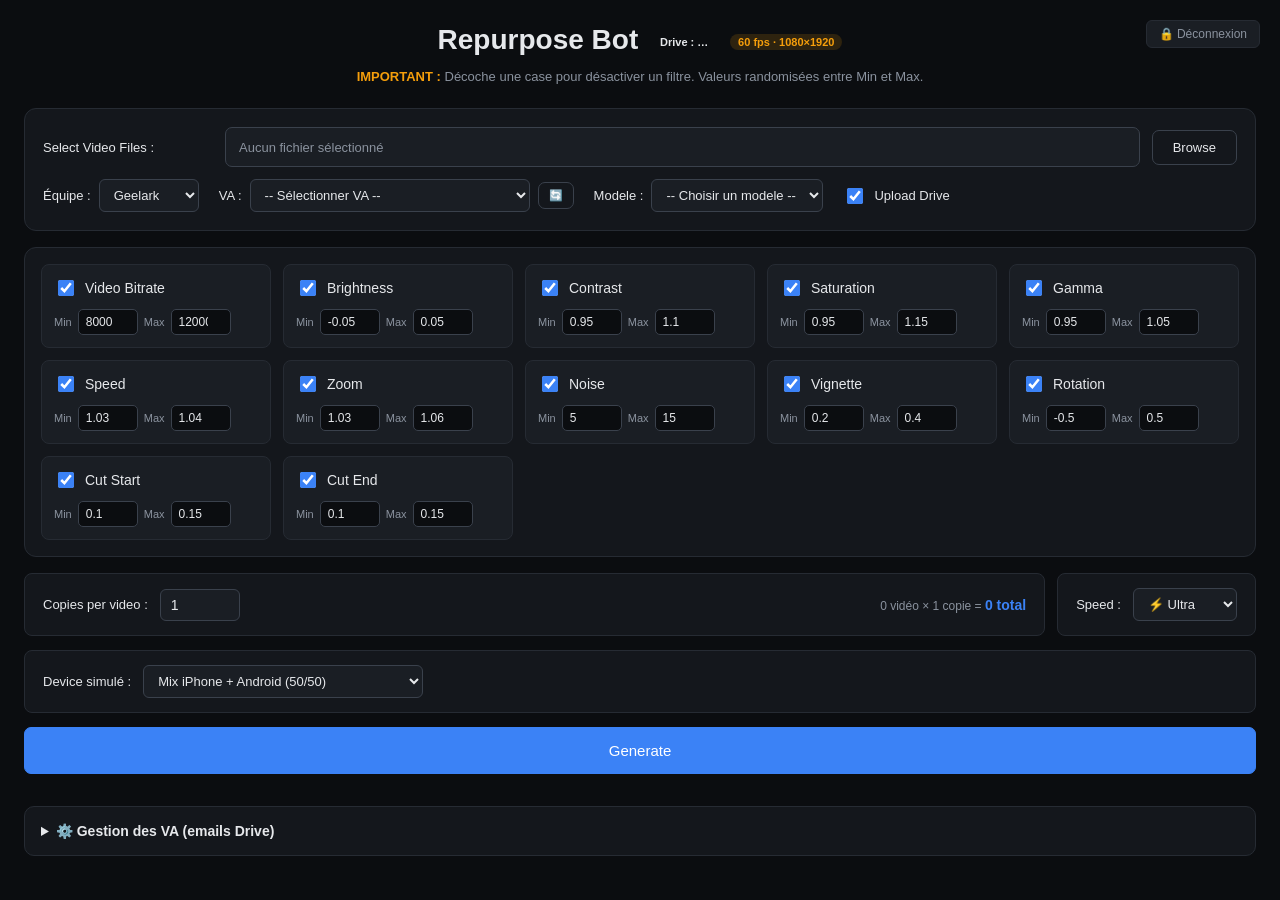
==== app/static/index.html @ e14d0553 "Add files via upload" ====
<!DOCTYPE html>
<html lang="fr">
<head>
<meta charset="UTF-8" />
<meta name="viewport" content="width=device-width, initial-scale=1.0" />
<title>Repurpose Bot — Fadeflux Agency</title>
<style>
  :root {
    --bg: #0b0d10;
    --panel: #14171c;
    --panel-2: #1a1e24;
    --border: #262b33;
    --border-strong: #3a414c;
    --text: #e6e8eb;
    --text-muted: #8a929e;
    --accent: #3b82f6;
    --accent-hover: #2563eb;
    --accent-soft: rgba(59, 130, 246, 0.15);
    --success: #22c55e;
    --danger: #ef4444;
    --warning: #f59e0b;
    --drive: #4285f4;
  }
  * { box-sizing: border-box; }
  body {
    margin: 0;
    font-family: -apple-system, BlinkMacSystemFont, "Segoe UI", Roboto, sans-serif;
    background: var(--bg);
    color: var(--text);
    min-height: 100vh;
    padding: 24px;
  }
  .container { max-width: 1300px; margin: 0 auto; }
  h1 {
    text-align: center;
    margin: 0 0 6px 0;
    font-size: 28px;
    font-weight: 600;
  }
  .subtitle {
    text-align: center;
    color: var(--text-muted);
    margin-bottom: 24px;
    font-size: 13px;
  }
  .subtitle .warn { color: var(--warning); font-weight: 600; }
  .drive-status {
    display: inline-block;
    font-size: 11px;
    padding: 2px 8px;
    border-radius: 10px;
    margin-left: 6px;
    vertical-align: middle;
  }
  .drive-status.on { background: rgba(34, 197, 94, 0.15); color: var(--success); }
  .drive-status.off { background: rgba(239, 68, 68, 0.15); color: var(--danger); }

  /* Upload box */
  .upload-box {
    background: var(--panel);
    border: 1px solid var(--border);
    border-radius: 12px;
    padding: 18px;
    margin-bottom: 16px;
  }
  .upload-row {
    display: flex;
    align-items: center;
    gap: 12px;
    margin-bottom: 12px;
  }
  .upload-row:last-child { margin-bottom: 0; }
  .upload-row label {
    min-width: 170px;
    font-weight: 500;
    font-size: 13px;
  }
  .upload-row input[type="text"],
  .file-display {
    flex: 1;
    background: var(--panel-2);
    border: 1px solid var(--border-strong);
    color: var(--text);
    padding: 9px 13px;
    border-radius: 7px;
    font-size: 13px;
    font-family: inherit;
  }
  .file-display {
    min-height: 40px;
    display: flex;
    align-items: center;
    color: var(--text-muted);
  }
  .file-display.selected { color: var(--text); }
  .btn {
    background: transparent;
    border: 1px solid var(--border-strong);
    color: var(--text);
    padding: 9px 20px;
    border-radius: 7px;
    cursor: pointer;
    font-size: 13px;
    font-family: inherit;
    transition: all 0.15s;
  }
  .btn:hover { background: var(--panel-2); border-color: var(--accent); }
  .va-filter-btn.active {
    background: var(--accent);
    border-color: var(--accent);
    color: white;
  }
  .btn-primary {
    background: var(--accent);
    border-color: var(--accent);
    color: white;
    font-weight: 500;
    width: 100%;
    padding: 14px;
    font-size: 15px;
  }
  .btn-primary:hover { background: var(--accent-hover); }
  .btn-primary:disabled {
    background: var(--panel-2);
    border-color: var(--border);
    color: var(--text-muted);
    cursor: not-allowed;
  }

  .inline-toggle {
    display: flex;
    align-items: center;
    gap: 8px;
    font-size: 13px;
  }
  .inline-toggle input[type="checkbox"] {
    width: 16px; height: 16px; accent-color: var(--accent); cursor: pointer;
  }

  /* Params grid */
  .params-grid {
    display: grid;
    grid-template-columns: repeat(auto-fill, minmax(200px, 1fr));
    gap: 12px;
    background: var(--panel);
    border: 1px solid var(--border);
    border-radius: 12px;
    padding: 16px;
    margin-bottom: 16px;
  }
  .param-card {
    background: var(--panel-2);
    border: 1px solid var(--border);
    border-radius: 8px;
    padding: 12px;
    transition: border-color 0.15s, opacity 0.15s;
  }
  .param-card.disabled { opacity: 0.5; }
  .param-card.disabled input[type="number"] { pointer-events: none; }
  .param-header {
    display: flex;
    align-items: center;
    gap: 8px;
    margin-bottom: 10px;
    font-weight: 500;
    font-size: 14px;
  }
  .param-header input[type="checkbox"] {
    width: 16px; height: 16px; accent-color: var(--accent); cursor: pointer;
  }
  .param-inputs { display: flex; gap: 6px; align-items: center; }
  .param-inputs label { font-size: 11px; color: var(--text-muted); }
  .param-inputs input {
    width: 60px;
    background: var(--bg);
    border: 1px solid var(--border-strong);
    color: var(--text);
    padding: 5px 7px;
    border-radius: 5px;
    font-size: 12px;
    font-family: inherit;
  }
  .param-inputs input:focus { outline: none; border-color: var(--accent); }

  /* Footer */
  .footer-row {
    display: flex;
    gap: 12px;
    margin-bottom: 14px;
    flex-wrap: wrap;
  }
  .copies-box, .drive-box {
    background: var(--panel);
    border: 1px solid var(--border);
    border-radius: 8px;
    padding: 14px 18px;
    display: flex;
    align-items: center;
    gap: 12px;
  }
  .copies-box { flex: 1; }
  .copies-box label { font-weight: 500; font-size: 13px; }
  .copies-box input[type="number"] {
    width: 80px;
    background: var(--panel-2);
    border: 1px solid var(--border-strong);
    color: var(--text);
    padding: 7px 10px;
    border-radius: 6px;
    font-size: 14px;
    font-family: inherit;
  }
  .total-preview {
    font-size: 12px;
    color: var(--text-muted);
    margin-left: auto;
  }
  .total-preview strong { color: var(--accent); font-size: 14px; }

  /* Results */
  .results {
    margin-top: 20px;
    background: var(--panel);
    border: 1px solid var(--border);
    border-radius: 12px;
    padding: 18px;
    display: none;
  }
  .results.active { display: block; }
  .results h3 { margin: 0 0 12px 0; font-size: 16px; }
  .drive-link-banner {
    background: rgba(66, 133, 244, 0.12);
    border: 1px solid var(--drive);
    border-radius: 8px;
    padding: 14px 16px;
    margin-bottom: 14px;
    display: flex;
    justify-content: space-between;
    align-items: center;
  }
  .drive-link-banner a {
    background: var(--drive);
    color: white;
    padding: 8px 16px;
    border-radius: 6px;
    text-decoration: none;
    font-weight: 500;
    font-size: 13px;
  }
  .drive-link-banner a:hover { filter: brightness(1.1); }
  .result-item {
    background: var(--panel-2);
    border: 1px solid var(--border);
    border-radius: 8px;
    padding: 10px 14px;
    margin-bottom: 6px;
    display: flex;
    justify-content: space-between;
    align-items: center;
    font-size: 12px;
  }
  .result-item.fail { border-color: var(--danger); }
  .result-item .name { font-family: monospace; color: var(--text-muted); font-size: 11px; }
  .result-item .dl {
    color: var(--accent);
    text-decoration: none;
    font-weight: 500;
  }
  .result-item .dl:hover { text-decoration: underline; }

  /* Status / progress */
  .status-bar {
    padding: 12px 16px;
    border-radius: 8px;
    margin-bottom: 10px;
    font-size: 13px;
    display: none;
  }
  .status-bar.active { display: flex; align-items: center; gap: 10px; }
  .status-bar.loading { background: var(--accent-soft); color: var(--accent); }
  .status-bar.success { background: rgba(34, 197, 94, 0.15); color: var(--success); }
  .status-bar.error { background: rgba(239, 68, 68, 0.15); color: var(--danger); }

  .spinner {
    display: inline-block;
    width: 14px;
    height: 14px;
    border: 2px solid currentColor;
    border-top-color: transparent;
    border-radius: 50%;
    animation: spin 0.8s linear infinite;
  }
  @keyframes spin { to { transform: rotate(360deg); } }

  /* =====================================================================
     RESPONSIVE MOBILE (< 768px) — iPhone, Android
     ===================================================================== */
  @media (max-width: 768px) {
    body {
      padding: 12px;
    }
    .container {
      max-width: 100%;
    }
    h1 {
      font-size: 20px;
      padding: 0 60px 0 0;  /* place pour le bouton logout */
      flex-wrap: wrap;
      gap: 8px;
    }
    .subtitle {
      font-size: 12px;
      line-height: 1.4;
    }

    /* Header logout : plus petit sur mobile */
    .container > a[href="/logout"] {
      top: 12px !important;
      right: 12px !important;
      padding: 5px 10px !important;
      font-size: 11px !important;
    }

    /* Upload row : passe en colonne */
    .upload-row {
      flex-direction: column;
      align-items: stretch !important;
      gap: 8px !important;
      padding: 8px 0;
    }
    .upload-row label {
      min-width: auto !important;
      font-size: 13px;
      margin: 0 !important;
      padding: 0 !important;
    }
    .upload-row input[type="text"],
    .upload-row select,
    .file-display {
      width: 100% !important;
      max-width: none !important;
      flex: none !important;
      font-size: 16px !important;  /* ≥16px pour éviter le zoom auto iOS */
      padding: 12px !important;
    }
    .upload-row .btn {
      width: 100%;
      padding: 12px !important;
      font-size: 14px !important;
    }
    .upload-row .inline-toggle {
      margin-left: 0 !important;
      padding: 8px 0;
    }

    /* Champs et boutons globaux : plus gros pour le tactile */
    input[type="number"],
    input[type="text"],
    input[type="email"],
    input[type="password"],
    select,
    textarea {
      font-size: 16px !important;  /* anti-zoom iOS */
      padding: 12px !important;
    }
    .btn {
      padding: 12px 16px !important;
      font-size: 14px !important;
    }
    .btn-primary {
      padding: 16px !important;
      font-size: 16px !important;
    }

    /* Grille des paramètres : 1 colonne sur mobile */
    .params-grid {
      grid-template-columns: 1fr !important;
      gap: 10px !important;
    }
    .param-card {
      padding: 12px !important;
    }
    .param-card .label {
      font-size: 13px !important;
    }
    .param-inputs {
      gap: 8px !important;
    }
    .param-inputs input {
      font-size: 14px !important;
      padding: 8px !important;
    }

    /* Status / progress / résultats : padding réduit */
    .status-bar,
    .results {
      padding: 12px !important;
      font-size: 13px;
    }

    /* Drive progress bar */
    #driveProgressWrap > div:first-child {
      font-size: 12px !important;
    }

    /* Panneau admin VA : scroll horizontal pour les rangées trop larges */
    #vaAdminList {
      overflow-x: auto;
    }
    .va-row {
      flex-wrap: wrap !important;
      gap: 6px !important;
    }
    .va-row > span:first-child {
      min-width: 100% !important;
    }
    .va-row input[type="email"] {
      flex: 1 1 100% !important;
    }

    /* Cards de résultats : plus compactes */
    .results h3 {
      font-size: 15px;
    }

    /* Boutons filtre VA */
    .va-filter-btn {
      padding: 8px 12px !important;
      font-size: 12px !important;
    }
  }

  /* =====================================================================
     TRES PETITS ECRANS (< 380px) — vieux iPhone SE, etc.
     ===================================================================== */
  @media (max-width: 380px) {
    body { padding: 8px; }
    h1 { font-size: 18px; }
    .upload-box, .results { padding: 12px !important; }
  }
</style>
</head>
<body>
<div class="container">
  <a href="/logout" style="position: absolute; top: 20px; right: 20px; padding: 6px 12px; background: var(--panel-2); border: 1px solid var(--border); color: var(--text-muted); text-decoration: none; border-radius: 6px; font-size: 12px;" onmouseover="this.style.color='var(--text)'" onmouseout="this.style.color='var(--text-muted)'">🔒 Déconnexion</a>
  <h1>
    Repurpose Bot
    <span class="drive-status" id="driveStatus">Drive : …</span>
    <span class="drive-status on" style="background: rgba(245, 158, 11, 0.15); color: var(--warning);">60 fps · 1080×1920</span>
  </h1>
  <p class="subtitle">
    <span class="warn">IMPORTANT :</span>
    Décoche une case pour désactiver un filtre. Valeurs randomisées entre Min et Max.
  </p>

  <!-- Upload + batch name -->
  <div class="upload-box">
    <div class="upload-row">
      <label>Select Video Files :</label>
      <div class="file-display" id="fileDisplay">Aucun fichier sélectionné</div>
      <input type="file" id="fileInput" accept="video/*" multiple style="display:none" />
      <button class="btn" onclick="document.getElementById('fileInput').click()">Browse</button>
    </div>
    <div class="upload-row" style="gap: 8px;">
      <label style="min-width: auto; margin-right: 0;">Équipe :</label>
      <select id="teamSelect" onchange="onTeamChange()" style="background: var(--panel-2); border: 1px solid var(--border-strong); color: var(--text); padding: 7px 10px; border-radius: 6px; font-size: 13px; font-family: inherit; cursor: pointer;">
        <option value="geelark">Geelark</option>
        <option value="instagram">Instagram</option>
      </select>
      <label style="min-width: auto; margin-left: 12px;">VA :</label>
      <select id="vaName" style="background: var(--panel-2); border: 1px solid var(--border-strong); color: var(--text); padding: 7px 10px; border-radius: 6px; font-size: 13px; font-family: inherit; cursor: pointer; max-width: 280px; flex: 1;">
        <option value="">-- Sélectionner VA --</option>
      </select>
      <button class="btn" onclick="resyncVAs()" title="Resync depuis Discord" style="padding: 6px 10px; font-size: 11px;">🔄</button>
      <label style="min-width: auto; margin-left: 12px;">Modele :</label>
      <select id="batchName" style="background: var(--panel-2); border: 1px solid var(--border-strong); color: var(--text); padding: 7px 10px; border-radius: 6px; font-size: 13px; font-family: inherit; cursor: pointer;">
        <option value="">-- Choisir un modele --</option>
        <option value="Modele 1">Modele 1</option>
        <option value="Modele 2">Modele 2</option>
        <option value="Modele 3">Modele 3</option>
        <option value="Modele 4">Modele 4</option>
        <option value="Modele 5">Modele 5</option>
        <option value="Modele 6">Modele 6</option>
        <option value="Modele 7">Modele 7</option>
        <option value="Modele 8">Modele 8</option>
        <option value="Modele 9">Modele 9</option>
        <option value="Modele 10">Modele 10</option>
        <option value="Modele 11">Modele 11</option>
        <option value="Modele 12">Modele 12</option>
      </select>
      <div class="inline-toggle" style="margin-left: 12px;">
        <input type="checkbox" id="uploadDrive" checked />
        <label for="uploadDrive" style="min-width: auto;">Upload Drive</label>
      </div>
    </div>
  </div>

  <!-- Params grid -->
  <div class="params-grid" id="paramsGrid"></div>

  <!-- Footer: copies -->
  <div class="footer-row">
    <div class="copies-box">
      <label>Copies per video :</label>
      <input type="number" id="copies" value="1" min="1" max="100" onchange="updatePreview()" />
      <span class="total-preview" id="totalPreview">0 vidéos × 1 copie = <strong>0 total</strong></span>
    </div>
    <div class="copies-box" style="flex: 0 0 auto;">
      <label>Speed :</label>
      <select id="concurrency" style="background: var(--panel-2); border: 1px solid var(--border-strong); color: var(--text); padding: 7px 10px; border-radius: 6px; font-size: 13px; font-family: inherit; cursor: pointer;">
        <option value="1">🐢 Lent</option>
        <option value="2">🚶 Normal</option>
        <option value="3">🏃 Rapide</option>
        <option value="4" selected>⚡ Ultra</option>
        <option value="6">🚀 Max</option>
      </select>
    </div>
  </div>

  <div class="footer-row" style="margin-top: 10px;">
    <div class="copies-box" style="flex: 1;">
      <label>Device simulé :</label>
      <select id="deviceChoice" style="background: var(--panel-2); border: 1px solid var(--border-strong); color: var(--text); padding: 7px 10px; border-radius: 6px; font-size: 13px; font-family: inherit; cursor: pointer; min-width: 280px;">
        <optgroup label="🎲 Aléatoire">
          <option value="mix_random" selected>Mix iPhone + Android (50/50)</option>
          <option value="iphone_random">📱 iPhone aléatoire (16 ou 17)</option>
          <option value="android_random">🅰️ Android aléatoire</option>
          <option value="samsung_random">Samsung aléatoire</option>
          <option value="pixel_random">Google Pixel aléatoire</option>
        </optgroup>
        <optgroup label="📱 iPhone 17 (iOS 26)">
          <option value="iphone_17_pro_max">iPhone 17 Pro Max</option>
          <option value="iphone_17_pro">iPhone 17 Pro</option>
          <option value="iphone_17_air">iPhone 17 Air</option>
          <option value="iphone_17">iPhone 17</option>
        </optgroup>
        <optgroup label="📱 iPhone 16 (iOS 18/26)">
          <option value="iphone_16_pro_max">iPhone 16 Pro Max</option>
          <option value="iphone_16_pro">iPhone 16 Pro</option>
          <option value="iphone_16_plus">iPhone 16 Plus</option>
          <option value="iphone_16">iPhone 16</option>
          <option value="iphone_16e">iPhone 16e</option>
        </optgroup>
        <optgroup label="🅰️ Samsung Galaxy S25">
          <option value="samsung_s25_ultra">Galaxy S25 Ultra</option>
          <option value="samsung_s25_plus">Galaxy S25+</option>
          <option value="samsung_s25">Galaxy S25</option>
        </optgroup>
        <optgroup label="🅰️ Samsung Galaxy S24">
          <option value="samsung_s24_ultra">Galaxy S24 Ultra</option>
          <option value="samsung_s24_plus">Galaxy S24+</option>
          <option value="samsung_s24">Galaxy S24</option>
        </optgroup>
        <optgroup label="🅰️ Samsung Galaxy S23">
          <option value="samsung_s23_ultra">Galaxy S23 Ultra</option>
          <option value="samsung_s23_plus">Galaxy S23+</option>
          <option value="samsung_s23">Galaxy S23</option>
        </optgroup>
        <optgroup label="🅰️ Google Pixel">
          <option value="pixel_9_pro_xl">Pixel 9 Pro XL</option>
          <option value="pixel_9_pro">Pixel 9 Pro</option>
          <option value="pixel_9">Pixel 9</option>
          <option value="pixel_8_pro">Pixel 8 Pro</option>
          <option value="pixel_8">Pixel 8</option>
        </optgroup>
        <optgroup label="🅰️ Xiaomi">
          <option value="xiaomi_15_ultra">Xiaomi 15 Ultra</option>
          <option value="xiaomi_15_pro">Xiaomi 15 Pro</option>
          <option value="xiaomi_15">Xiaomi 15</option>
        </optgroup>
      </select>
    </div>
  </div>

  <button class="btn btn-primary" id="generateBtn" onclick="generate()">Generate</button>

  <div class="status-bar" id="statusBar"></div>

  <!-- Drive upload progress bar -->
  <div id="driveProgressWrap" style="display:none; margin-top:12px;">
    <div style="display:flex; justify-content:space-between; align-items:center; margin-bottom:6px;">
      <span style="font-size:13px; color:var(--muted);">
        📁 Upload Google Drive
      </span>
      <span style="font-size:13px; color:var(--muted);" id="driveProgressText">0 / 0</span>
    </div>
    <div style="background:var(--panel-2); border-radius:8px; height:20px; overflow:hidden; border:1px solid var(--border);">
      <div id="driveProgressBar" style="background:linear-gradient(90deg, #4285f4, #34a853); height:100%; width:0%; transition:width 0.3s ease; display:flex; align-items:center; justify-content:center; color:white; font-size:12px; font-weight:600;"></div>
    </div>
  </div>

  <div class="results" id="resultsBox">
    <h3>Résultats</h3>
    <div id="driveBanner"></div>
    <div id="resultsList"></div>
  </div>

  <!-- Panneau admin VA -->
  <details style="margin-top: 32px; background: var(--panel); border: 1px solid var(--border); border-radius: 10px; padding: 16px;">
    <summary style="cursor: pointer; font-size: 14px; font-weight: 600; color: var(--text); user-select: none;">
      ⚙️ Gestion des VA (emails Drive)
    </summary>
    <div style="margin-top: 14px;">
      <p style="font-size: 12px; color: var(--muted); margin-bottom: 14px; line-height: 1.5;">
        Renseigne l'email Gmail de chaque VA. Les nouveaux dossiers Drive seront partagés automatiquement (lecture seule).
        Quand un VA quitte Discord, son email est supprimé automatiquement à la prochaine sync.
      </p>
      <!-- Filtre équipe -->
      <div style="display: flex; gap: 8px; align-items: center; margin-bottom: 14px;">
        <label style="font-size: 13px; color: var(--muted);">Filtrer :</label>
        <button class="btn va-filter-btn active" onclick="filterAdminVAs('all', this)" style="padding: 6px 12px; font-size: 12px;">Tous</button>
        <button class="btn va-filter-btn" onclick="filterAdminVAs('geelark', this)" style="padding: 6px 12px; font-size: 12px;">Geelark</button>
        <button class="btn va-filter-btn" onclick="filterAdminVAs('instagram', this)" style="padding: 6px 12px; font-size: 12px;">Instagram</button>
      </div>
      <div id="vaAdminList" style="display: flex; flex-direction: column; gap: 8px;"></div>
    </div>
  </details>
</div>

<script>
// =========================================================================
// Config des paramètres (aligné avec le backend)
// =========================================================================
const PARAMS = [
  { key: "bitrate",    label: "Video Bitrate",min: 1000,  max: 20000, step: 100,    defMin: 8000,  defMax: 12000 },
  { key: "brightness", label: "Brightness",   min: -1,    max: 1,     step: 0.01,   defMin: -0.05, defMax: 0.05  },
  { key: "contrast",   label: "Contrast",     min: 0,     max: 2,     step: 0.01,   defMin: 0.95,  defMax: 1.10  },
  { key: "saturation", label: "Saturation",   min: 0,     max: 3,     step: 0.01,   defMin: 0.95,  defMax: 1.15  },
  { key: "gamma",      label: "Gamma",        min: 0.1,   max: 10,    step: 0.01,   defMin: 0.95,  defMax: 1.05  },
  { key: "speed",      label: "Speed",        min: 0.5,   max: 2,     step: 0.001,  defMin: 1.03,  defMax: 1.04  },
  { key: "zoom",       label: "Zoom",         min: 1.0,   max: 1.3,   step: 0.001,  defMin: 1.03,  defMax: 1.06  },
  { key: "noise",      label: "Noise",        min: 0,     max: 100,   step: 1,      defMin: 5,     defMax: 15    },
  { key: "vignette",   label: "Vignette",     min: 0,     max: 1.5,   step: 0.01,   defMin: 0.20,  defMax: 0.40  },
  { key: "rotation",   label: "Rotation",     min: -5,    max: 5,     step: 0.1,    defMin: -0.5,  defMax: 0.5   },
  { key: "cut_start",  label: "Cut Start",    min: 0,     max: 5,     step: 0.01,   defMin: 0.1,   defMax: 0.15  },
  { key: "cut_end",    label: "Cut End",      min: 0,     max: 5,     step: 0.01,   defMin: 0.1,   defMax: 0.15  },
];

// =========================================================================
// Grille de paramètres
// =========================================================================
function buildParamsGrid() {
  const grid = document.getElementById("paramsGrid");
  grid.innerHTML = "";
  PARAMS.forEach(p => {
    const card = document.createElement("div");
    card.className = "param-card";
    card.dataset.key = p.key;
    card.innerHTML = `
      <div class="param-header">
        <input type="checkbox" id="cb_${p.key}" checked />
        <label for="cb_${p.key}">${p.label}</label>
      </div>
      <div class="param-inputs">
        <label>Min</label>
        <input type="number" id="min_${p.key}" value="${p.defMin}" step="${p.step}" min="${p.min}" max="${p.max}" />
        <label>Max</label>
        <input type="number" id="max_${p.key}" value="${p.defMax}" step="${p.step}" min="${p.min}" max="${p.max}" />
      </div>
    `;
    grid.appendChild(card);
    const cb = card.querySelector(`#cb_${p.key}`);
    cb.addEventListener("change", () => {
      card.classList.toggle("disabled", !cb.checked);
    });
  });
}

// =========================================================================
// Gestion des fichiers
// =========================================================================
const fileInput = document.getElementById("fileInput");
const fileDisplay = document.getElementById("fileDisplay");

fileInput.addEventListener("change", e => {
  const files = Array.from(e.target.files || []);
  if (files.length === 0) {
    fileDisplay.textContent = "Aucun fichier sélectionné";
    fileDisplay.classList.remove("selected");
  } else {
    const totalMB = (files.reduce((a, f) => a + f.size, 0) / 1024 / 1024).toFixed(1);
    if (files.length === 1) {
      fileDisplay.textContent = `${files[0].name} (${totalMB} MB)`;
    } else {
      fileDisplay.textContent = `${files.length} vidéos sélectionnées (${totalMB} MB total)`;
    }
    fileDisplay.classList.add("selected");
  }
  updatePreview();
});

function updatePreview() {
  const nb = fileInput.files?.length || 0;
  const copies = parseInt(document.getElementById("copies").value, 10) || 1;
  const total = nb * copies;
  document.getElementById("totalPreview").innerHTML =
    `${nb} vidéo${nb > 1 ? "s" : ""} × ${copies} ${copies > 1 ? "copies" : "copie"} = <strong>${total} total</strong>`;
}

// =========================================================================
// Status helpers
// =========================================================================
function setStatus(msg, type = "loading") {
  const bar = document.getElementById("statusBar");
  bar.className = `status-bar active ${type}`;
  bar.innerHTML = type === "loading"
    ? `<span class="spinner"></span>${msg}`
    : msg;
}

// =========================================================================
// Drive status au chargement
// =========================================================================
async function checkDriveStatus() {
  try {
    const res = await fetch("/api/health");
    const data = await res.json();
    const badge = document.getElementById("driveStatus");
    if (data.drive_enabled) {
      badge.textContent = "Drive : ON";
      badge.className = "drive-status on";
    } else {
      badge.textContent = "Drive : OFF";
      badge.className = "drive-status off";
      document.getElementById("uploadDrive").checked = false;
      document.getElementById("uploadDrive").disabled = true;
    }
  } catch (e) {
    console.warn("Health check failed", e);
  }
}

// =========================================================================
// Generate
// =========================================================================
async function generate() {
  const files = Array.from(fileInput.files || []);
  if (files.length === 0) {
    setStatus("Sélectionne d'abord une ou plusieurs vidéos.", "error");
    return;
  }

  const copies = parseInt(document.getElementById("copies").value, 10) || 1;
  const batchName = document.getElementById("batchName").value.trim();
  const vaName = document.getElementById("vaName").value.trim();
  const uploadDrive = document.getElementById("uploadDrive").checked;

  const customRanges = {};
  const enabledFilters = [];
  PARAMS.forEach(p => {
    const cb = document.getElementById(`cb_${p.key}`);
    if (cb.checked) {
      enabledFilters.push(p.key);
      const minVal = parseFloat(document.getElementById(`min_${p.key}`).value);
      const maxVal = parseFloat(document.getElementById(`max_${p.key}`).value);
      customRanges[p.key] = [minVal, maxVal];
    }
  });

  const formData = new FormData();
  files.forEach(f => formData.append("files", f));
  formData.append("batch_name", batchName);
  formData.append("va_name", vaName);
  formData.append("team", getCurrentTeam());
  formData.append("copies_per_video", copies);
  formData.append("concurrency", parseInt(document.getElementById("concurrency").value, 10) || 4);
  formData.append("upload_to_drive", uploadDrive ? "true" : "false");
  formData.append("device_choice", document.getElementById("deviceChoice").value || "mix_random");
  formData.append("custom_ranges", JSON.stringify(customRanges));
  formData.append("enabled_filters", JSON.stringify(enabledFilters));

  const btn = document.getElementById("generateBtn");
  btn.disabled = true;
  const totalExpected = files.length * copies;
  setStatus(`Traitement en cours... ${files.length} vidéo${files.length > 1 ? "s" : ""} × ${copies} = ${totalExpected} sorties. Patience (ça peut prendre plusieurs minutes).`);
  document.getElementById("resultsBox").classList.remove("active");

  // Démarre la barre de progression Drive si activé
  let progressInterval = null;
  if (uploadDrive) {
    const wrap = document.getElementById("driveProgressWrap");
    const bar = document.getElementById("driveProgressBar");
    const txt = document.getElementById("driveProgressText");
    wrap.style.display = "block";
    bar.style.width = "0%";
    bar.textContent = "";
    txt.textContent = `0 / ${totalExpected}`;

    progressInterval = setInterval(async () => {
      try {
        const r = await fetch("/api/progress-current");
        const p = await r.json();
        if (p.found && p.total > 0) {
          const percent = p.percent || 0;
          bar.style.width = percent + "%";
          bar.textContent = percent > 10 ? percent.toFixed(1) + "%" : "";
          txt.textContent = `${p.uploaded} / ${p.total}`;
          if (p.done) {
            bar.style.width = "100%";
            bar.textContent = "100%";
            clearInterval(progressInterval);
            progressInterval = null;
          }
        }
      } catch (e) {
        // silent, continue polling
      }
    }, 1500);
  }

  try {
    const res = await fetch("/api/process", { method: "POST", body: formData });
    const data = await res.json();
    if (progressInterval) {
      clearInterval(progressInterval);
      progressInterval = null;
    }

    if (!res.ok) {
      setStatus(`Erreur : ${data.detail || "échec du traitement"}`, "error");
      btn.disabled = false;
      return;
    }

    renderResults(data);
    let msg = `${data.succeeded} / ${data.total_requested} vidéos générées.`;
    if (data.drive?.enabled) {
      msg += ` ${data.drive.uploaded} uploadées sur Drive.`;
    }
    if (data.failed > 0) msg += ` ${data.failed} échec(s).`;
    setStatus(msg, data.failed > 0 ? "error" : "success");
  } catch (e) {
    setStatus(`Erreur réseau : ${e.message}`, "error");
  } finally {
    btn.disabled = false;
  }
}

// =========================================================================
// Affichage des résultats
// =========================================================================
function renderResults(data) {
  const box = document.getElementById("resultsBox");
  const banner = document.getElementById("driveBanner");
  const list = document.getElementById("resultsList");
  banner.innerHTML = "";
  list.innerHTML = "";

  // Bandeau Drive
  if (data.drive?.enabled && data.drive?.folder_url) {
    banner.innerHTML = `
      <div class="drive-link-banner">
        <div>
          <div style="font-weight: 500; margin-bottom: 4px;">📂 Dossier Drive créé</div>
          <div class="name" style="font-family: monospace; font-size: 11px; color: var(--text-muted);">${data.batch_name}</div>
        </div>
        <a href="${data.drive.folder_url}" target="_blank" rel="noopener">Ouvrir sur Drive ↗</a>
      </div>
    `;
  }

  // Liste des vidéos (on limite l'affichage à 50 pour pas exploser le DOM)
  const toShow = data.results.slice(0, 50);
  toShow.forEach(r => {
    const div = document.createElement("div");
    div.className = "result-item" + (r.success ? "" : " fail");
    if (r.success) {
      const sizeMB = (r.size_bytes / 1024 / 1024).toFixed(2);
      const driveLink = r.drive_url
        ? ` · <a class="dl" href="${r.drive_url}" target="_blank">Drive ↗</a>`
        : "";
      div.innerHTML = `
        <div>
          <div>${r.source_file} — Copy #${r.copy_index} · ${sizeMB} MB</div>
          <div class="name">${r.filename}</div>
        </div>
        <div>
          <a class="dl" href="/api/download/${r.filename}" download>Télécharger ↓</a>${driveLink}
        </div>
      `;
    } else {
      div.innerHTML = `
        <div>
          <div>${r.source_file} — Copy #${r.copy_index} <span style="color:var(--danger)">(échec)</span></div>
          <div class="name">${(r.error || "").slice(0, 120)}</div>
        </div>
      `;
    }
    list.appendChild(div);
  });
  if (data.results.length > 50) {
    const more = document.createElement("div");
    more.style.cssText = "text-align:center; padding:10px; color:var(--text-muted); font-size:12px;";
    more.textContent = `... et ${data.results.length - 50} autres (voir le CSV sur Drive)`;
    list.appendChild(more);
  }
  box.classList.add("active");
}

// Init
buildParamsGrid();
checkDriveStatus();
updatePreview();
loadVAs();

// =========================================================================
// Chargement de la liste VA depuis Discord (via /api/vas)
// =========================================================================
function getCurrentTeam() {
  const teamSelect = document.getElementById("teamSelect");
  return teamSelect ? teamSelect.value : "geelark";
}

async function onTeamChange() {
  const team = getCurrentTeam();
  localStorage.setItem("repurpose_team", team);
  await loadVAs();
}

async function loadVAs() {
  const select = document.getElementById("vaName");
  const adminList = document.getElementById("vaAdminList");
  try {
    const team = getCurrentTeam();
    const r = await fetch(`/api/vas?team=${encodeURIComponent(team)}`);
    const data = await r.json();
    const vas = data.vas || [];
    const savedVa = localStorage.getItem(`repurpose_va_name_${team}`) || "";

    // Dropdown VA (filtré par équipe)
    if (select) {
      select.innerHTML = '<option value="">-- Sélectionner VA --</option>';
      vas.forEach(v => {
        const name = typeof v === "string" ? v : v.name;
        if (!name) return;
        const email = typeof v === "object" ? v.email : null;
        const opt = document.createElement("option");
        opt.value = name;
        opt.textContent = email ? `${name} — ${email}` : `${name} ⚠️ (pas d'email)`;
        if (name === savedVa) opt.selected = true;
        select.appendChild(opt);
      });
      if (data.last_sync) {
        const d = new Date(data.last_sync);
        select.title = `Dernière sync Discord : ${d.toLocaleString("fr-FR")}`;
      }
      if (!select._changeListenerAdded) {
        select.addEventListener("change", () => {
          const currentTeam = getCurrentTeam();
          localStorage.setItem(`repurpose_va_name_${currentTeam}`, select.value);
        });
        select._changeListenerAdded = true;
      }
    }

    // Panneau admin : TOUTES les équipes (pas filtré)
    if (adminList) {
      const rAll = await fetch("/api/vas");
      const dataAll = await rAll.json();
      const vasAll = dataAll.vas || [];
      adminList.innerHTML = "";
      if (vasAll.length === 0) {
        adminList.innerHTML = '<p style="color: var(--muted); font-size: 13px;">Aucun VA dans le cache. Clique 🔄 pour sync.</p>';
      } else {
        vasAll.forEach(v => {
          if (typeof v === "string") return;
          const teamLabel = v.team || "—";
          const teamBadge = v.team ? ` <span style="font-size: 10px; padding: 2px 6px; background: var(--accent-soft); color: var(--accent); border-radius: 4px;">${v.team}</span>` : "";
          const row = document.createElement("div");
          row.className = "va-row";
          row.dataset.team = teamLabel;
          row.style.cssText = "display: flex; gap: 8px; align-items: center; padding: 8px; background: var(--panel-2); border-radius: 6px;";
          row.innerHTML = `
            <span style="min-width: 160px; font-weight: 600; font-size: 13px;">${v.name}${teamBadge}</span>
            <input type="email" placeholder="email@gmail.com" value="${v.email || ''}"
                   data-discord-id="${v.discord_id}"
                   style="flex: 1; background: var(--panel); border: 1px solid var(--border); color: var(--text); padding: 6px 10px; border-radius: 4px; font-size: 13px;" />
            <button class="btn" onclick="saveVAEmail(this)" style="padding: 6px 12px; font-size: 12px;">💾 Save</button>
            <span class="save-status" style="font-size: 11px; color: var(--muted); min-width: 60px;"></span>
          `;
          adminList.appendChild(row);
        });
        // Ré-applique le filtre actuel après chargement
        const activeBtn = document.querySelector(".va-filter-btn.active");
        if (activeBtn) {
          const currentFilter = activeBtn.textContent.trim().toLowerCase();
          if (currentFilter !== "tous") filterAdminVAs(currentFilter, activeBtn);
        }
      }
    }
  } catch (e) {
    console.warn("Impossible de charger la liste VA:", e);
  }
}

// Filtre les lignes VA du panneau admin par équipe
function filterAdminVAs(team, btn) {
  // Met à jour le bouton actif
  document.querySelectorAll(".va-filter-btn").forEach(b => b.classList.remove("active"));
  if (btn) btn.classList.add("active");
  // Filtre les lignes
  document.querySelectorAll(".va-row").forEach(row => {
    if (team === "all") {
      row.style.display = "flex";
    } else {
      row.style.display = row.dataset.team === team ? "flex" : "none";
    }
  });
}

// Restore team choice au boot
(function restoreTeam() {
  const savedTeam = localStorage.getItem("repurpose_team");
  if (savedTeam) {
    const teamSelect = document.getElementById("teamSelect");
    if (teamSelect) teamSelect.value = savedTeam;
  }
})();

async function saveVAEmail(btn) {
  const row = btn.closest("div");
  const input = row.querySelector("input[data-discord-id]");
  const status = row.querySelector(".save-status");
  const discordId = input.dataset.discordId;
  const email = input.value.trim();

  status.textContent = "...";
  status.style.color = "var(--muted)";

  try {
    const fd = new FormData();
    fd.append("discord_id", discordId);
    fd.append("email", email);
    const r = await fetch("/api/vas/email", { method: "POST", body: fd });
    const data = await r.json();
    if (r.ok && data.ok) {
      status.textContent = "✓ saved";
      status.style.color = "#22c55e";
      setTimeout(() => { status.textContent = ""; }, 2000);
    } else {
      status.textContent = "✗ error";
      status.style.color = "#ef4444";
    }
  } catch (e) {
    status.textContent = "✗ error";
    status.style.color = "#ef4444";
  }
}

// Bouton resync manuel
async function resyncVAs() {
  const select = document.getElementById("vaName");
  if (!select) return;
  const oldTitle = select.title;
  select.title = "Resync en cours...";
  try {
    const r = await fetch("/api/vas/sync", { method: "POST" });
    const data = await r.json();
    if (r.ok) {
      await loadVAs();
      const added = (data.added || []).length;
      const removed = (data.removed || []).length;
      alert(`Sync OK ! ${data.vas.length} VA trouvés.\n+${added} ajoutés, -${removed} supprimés`);
    } else {
      alert(`Sync échouée : ${data.detail || "erreur inconnue"}`);
    }
  } catch (e) {
    alert(`Sync échouée : ${e}`);
    select.title = oldTitle;
  }
}
</script>
</body>
</html>
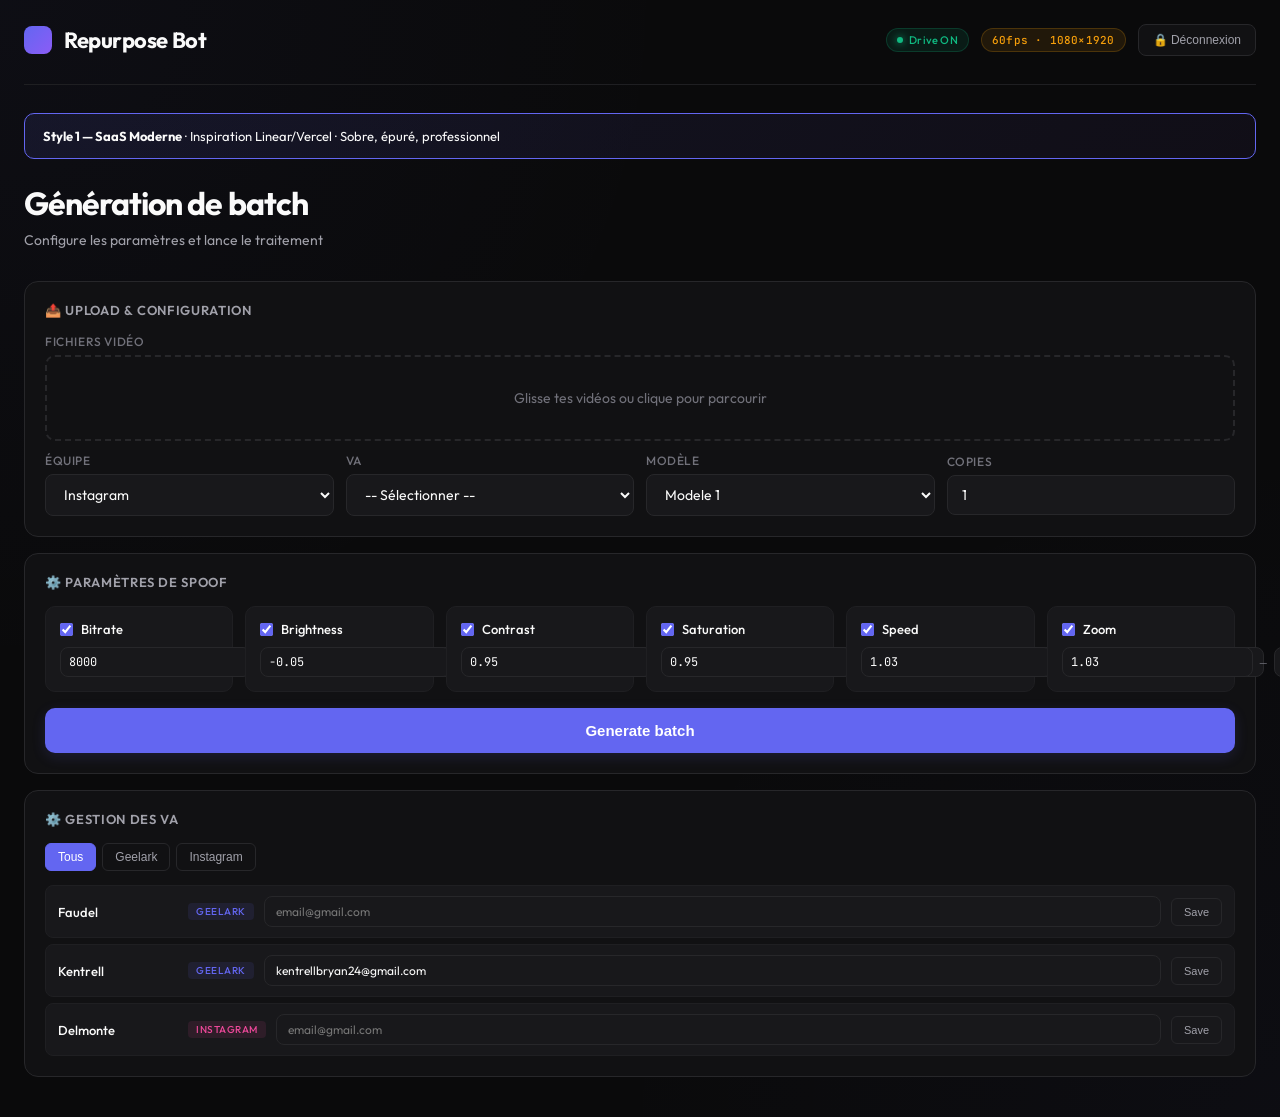
==== commit 469a83a3: "Rename index (2).html to index.html" ====
--- a/app/static/index.html
+++ b/app/static/index.html
@@ -3,1072 +3,404 @@
 <head>
 <meta charset="UTF-8" />
 <meta name="viewport" content="width=device-width, initial-scale=1.0" />
-<title>Repurpose Bot — Fadeflux Agency</title>
+<title>Style 1 — SaaS Moderne</title>
+<link rel="preconnect" href="https://fonts.googleapis.com" />
+<link rel="preconnect" href="https://fonts.gstatic.com" crossorigin />
+<link href="https://fonts.googleapis.com/css2?family=JetBrains+Mono:wght@400;500&family=Outfit:wght@300;400;500;600;700;800&display=swap" rel="stylesheet" />
 <style>
   :root {
-    --bg: #0b0d10;
-    --panel: #14171c;
-    --panel-2: #1a1e24;
-    --border: #262b33;
-    --border-strong: #3a414c;
-    --text: #e6e8eb;
-    --text-muted: #8a929e;
-    --accent: #3b82f6;
-    --accent-hover: #2563eb;
-    --accent-soft: rgba(59, 130, 246, 0.15);
-    --success: #22c55e;
-    --danger: #ef4444;
-    --warning: #f59e0b;
-    --drive: #4285f4;
-  }
-  * { box-sizing: border-box; }
+    --bg: #0a0a0b;
+    --panel: #111113;
+    --panel-2: #18181b;
+    --border: #27272a;
+    --border-soft: #1f1f22;
+    --text: #fafafa;
+    --muted: #71717a;
+    --muted-2: #a1a1aa;
+    --accent: #6366f1;
+    --accent-glow: rgba(99, 102, 241, 0.15);
+    --green: #10b981;
+    --orange: #f59e0b;
+  }
+  * { box-sizing: border-box; margin: 0; padding: 0; }
   body {
-    margin: 0;
-    font-family: -apple-system, BlinkMacSystemFont, "Segoe UI", Roboto, sans-serif;
+    font-family: 'Outfit', sans-serif;
     background: var(--bg);
     color: var(--text);
     min-height: 100vh;
     padding: 24px;
-  }
-  .container { max-width: 1300px; margin: 0 auto; }
-  h1 {
-    text-align: center;
-    margin: 0 0 6px 0;
-    font-size: 28px;
-    font-weight: 600;
-  }
-  .subtitle {
-    text-align: center;
-    color: var(--text-muted);
-    margin-bottom: 24px;
-    font-size: 13px;
-  }
-  .subtitle .warn { color: var(--warning); font-weight: 600; }
-  .drive-status {
-    display: inline-block;
+    background-image:
+      radial-gradient(circle at 0% 0%, rgba(99,102,241,0.04) 0%, transparent 40%),
+      radial-gradient(circle at 100% 100%, rgba(99,102,241,0.03) 0%, transparent 40%);
+  }
+  .container { max-width: 1280px; margin: 0 auto; }
+  header {
+    display: flex;
+    justify-content: space-between;
+    align-items: center;
+    padding-bottom: 28px;
+    margin-bottom: 28px;
+    border-bottom: 1px solid var(--border-soft);
+  }
+  .logo {
+    font-size: 22px;
+    font-weight: 700;
+    letter-spacing: -0.02em;
+    display: flex;
+    align-items: center;
+    gap: 12px;
+  }
+  .logo::before {
+    content: "";
+    width: 28px;
+    height: 28px;
+    border-radius: 8px;
+    background: linear-gradient(135deg, var(--accent), #8b5cf6);
+  }
+  .badge {
+    display: inline-flex;
+    align-items: center;
+    gap: 6px;
+    padding: 4px 10px;
+    border-radius: 20px;
     font-size: 11px;
-    padding: 2px 8px;
-    border-radius: 10px;
-    margin-left: 6px;
-    vertical-align: middle;
-  }
-  .drive-status.on { background: rgba(34, 197, 94, 0.15); color: var(--success); }
-  .drive-status.off { background: rgba(239, 68, 68, 0.15); color: var(--danger); }
-
-  /* Upload box */
-  .upload-box {
+    font-weight: 500;
+    letter-spacing: 0.02em;
+  }
+  .badge-on {
+    background: rgba(16, 185, 129, 0.1);
+    color: var(--green);
+    border: 1px solid rgba(16, 185, 129, 0.2);
+  }
+  .badge-on::before {
+    content: "";
+    width: 6px; height: 6px;
+    border-radius: 50%;
+    background: var(--green);
+    box-shadow: 0 0 8px var(--green);
+  }
+  .badge-info {
+    background: rgba(245, 158, 11, 0.1);
+    color: var(--orange);
+    border: 1px solid rgba(245, 158, 11, 0.2);
+    font-family: 'JetBrains Mono', monospace;
+  }
+  .header-right { display: flex; align-items: center; gap: 12px; }
+  .btn-logout {
+    padding: 8px 14px;
     background: var(--panel);
     border: 1px solid var(--border);
-    border-radius: 12px;
-    padding: 18px;
+    color: var(--muted-2);
+    border-radius: 8px;
+    font-size: 12px;
+    font-weight: 500;
+    cursor: pointer;
+    transition: all 0.15s;
+  }
+  .btn-logout:hover { color: var(--text); border-color: var(--accent); }
+
+  .hero {
+    margin-bottom: 32px;
+  }
+  h1 {
+    font-size: 32px;
+    font-weight: 700;
+    letter-spacing: -0.03em;
+    margin-bottom: 8px;
+  }
+  .subtitle {
+    color: var(--muted-2);
+    font-size: 14px;
+  }
+
+  /* Cards */
+  .card {
+    background: var(--panel);
+    border: 1px solid var(--border);
+    border-radius: 14px;
+    padding: 20px;
     margin-bottom: 16px;
   }
-  .upload-row {
+  .card-header {
     display: flex;
-    align-items: center;
+    justify-content: space-between;
+    align-items: center;
+    margin-bottom: 16px;
+  }
+  .card-title {
+    font-size: 13px;
+    font-weight: 600;
+    color: var(--muted-2);
+    text-transform: uppercase;
+    letter-spacing: 0.05em;
+  }
+
+  /* Form rows */
+  .row { display: flex; gap: 12px; align-items: center; flex-wrap: wrap; }
+  .field { display: flex; flex-direction: column; gap: 6px; flex: 1; min-width: 160px; }
+  .field label {
+    font-size: 12px;
+    font-weight: 500;
+    color: var(--muted);
+    text-transform: uppercase;
+    letter-spacing: 0.05em;
+  }
+  input, select {
+    background: var(--panel-2);
+    border: 1px solid var(--border);
+    color: var(--text);
+    padding: 10px 14px;
+    border-radius: 8px;
+    font-size: 14px;
+    font-family: inherit;
+    outline: none;
+    transition: border-color 0.15s, box-shadow 0.15s;
+  }
+  input:focus, select:focus {
+    border-color: var(--accent);
+    box-shadow: 0 0 0 3px var(--accent-glow);
+  }
+  .file-drop {
+    grid-column: 1 / -1;
+    padding: 32px;
+    border: 2px dashed var(--border);
+    border-radius: 10px;
+    text-align: center;
+    color: var(--muted);
+    font-size: 14px;
+    transition: all 0.15s;
+    cursor: pointer;
+  }
+  .file-drop:hover { border-color: var(--accent); color: var(--text); }
+
+  /* Params grid */
+  .params {
+    display: grid;
+    grid-template-columns: repeat(auto-fill, minmax(180px, 1fr));
     gap: 12px;
-    margin-bottom: 12px;
-  }
-  .upload-row:last-child { margin-bottom: 0; }
-  .upload-row label {
-    min-width: 170px;
+  }
+  .param {
+    background: var(--panel-2);
+    border: 1px solid var(--border-soft);
+    border-radius: 10px;
+    padding: 14px;
+  }
+  .param-head {
+    display: flex;
+    align-items: center;
+    gap: 8px;
+    margin-bottom: 10px;
+    font-size: 13px;
     font-weight: 500;
-    font-size: 13px;
-  }
-  .upload-row input[type="text"],
-  .file-display {
+  }
+  .param-head input[type="checkbox"] { accent-color: var(--accent); }
+  .param-inputs { display: flex; gap: 6px; }
+  .param-inputs input {
     flex: 1;
+    padding: 6px 8px;
+    font-size: 12px;
+    font-family: 'JetBrains Mono', monospace;
+  }
+  .param-inputs span {
+    font-size: 10px;
+    color: var(--muted);
+    align-self: center;
+  }
+
+  /* Generate button */
+  .btn-primary {
+    width: 100%;
+    padding: 14px;
+    background: var(--accent);
+    border: none;
+    border-radius: 10px;
+    color: white;
+    font-size: 15px;
+    font-weight: 600;
+    cursor: pointer;
+    transition: all 0.15s;
+    margin-top: 16px;
+    box-shadow: 0 4px 14px var(--accent-glow);
+  }
+  .btn-primary:hover {
+    background: #5558e8;
+    transform: translateY(-1px);
+    box-shadow: 0 6px 20px var(--accent-glow);
+  }
+
+  /* VA admin */
+  .va-list { display: flex; flex-direction: column; gap: 6px; }
+  .va-row {
+    display: flex;
+    align-items: center;
+    gap: 10px;
+    padding: 10px 12px;
     background: var(--panel-2);
-    border: 1px solid var(--border-strong);
-    color: var(--text);
-    padding: 9px 13px;
-    border-radius: 7px;
-    font-size: 13px;
-    font-family: inherit;
-  }
-  .file-display {
-    min-height: 40px;
-    display: flex;
-    align-items: center;
-    color: var(--text-muted);
-  }
-  .file-display.selected { color: var(--text); }
-  .btn {
+    border-radius: 8px;
+    border: 1px solid var(--border-soft);
+    transition: border-color 0.15s;
+  }
+  .va-row:hover { border-color: var(--border); }
+  .va-name { font-weight: 500; min-width: 120px; font-size: 13px; }
+  .team-pill {
+    font-size: 10px;
+    padding: 2px 8px;
+    border-radius: 4px;
+    font-weight: 500;
+    text-transform: uppercase;
+    letter-spacing: 0.05em;
+  }
+  .team-pill.geelark { background: rgba(99,102,241,0.1); color: var(--accent); }
+  .team-pill.instagram { background: rgba(236,72,153,0.1); color: #ec4899; }
+  .va-row input[type="email"] { flex: 1; padding: 7px 11px; font-size: 12px; }
+  .save-btn {
+    padding: 7px 12px;
     background: transparent;
-    border: 1px solid var(--border-strong);
-    color: var(--text);
-    padding: 9px 20px;
-    border-radius: 7px;
+    border: 1px solid var(--border);
+    color: var(--muted-2);
+    border-radius: 6px;
+    font-size: 11px;
     cursor: pointer;
-    font-size: 13px;
-    font-family: inherit;
     transition: all 0.15s;
   }
-  .btn:hover { background: var(--panel-2); border-color: var(--accent); }
-  .va-filter-btn.active {
+  .save-btn:hover { color: var(--text); border-color: var(--accent); }
+
+  .filter-tabs { display: flex; gap: 6px; margin-bottom: 14px; }
+  .filter-tab {
+    padding: 6px 12px;
+    background: transparent;
+    border: 1px solid var(--border);
+    color: var(--muted-2);
+    border-radius: 6px;
+    font-size: 12px;
+    cursor: pointer;
+    transition: all 0.15s;
+  }
+  .filter-tab.active {
     background: var(--accent);
     border-color: var(--accent);
     color: white;
   }
-  .btn-primary {
-    background: var(--accent);
-    border-color: var(--accent);
-    color: white;
-    font-weight: 500;
-    width: 100%;
-    padding: 14px;
-    font-size: 15px;
-  }
-  .btn-primary:hover { background: var(--accent-hover); }
-  .btn-primary:disabled {
-    background: var(--panel-2);
-    border-color: var(--border);
-    color: var(--text-muted);
-    cursor: not-allowed;
-  }
-
-  .inline-toggle {
-    display: flex;
-    align-items: center;
-    gap: 8px;
+
+  .style-banner {
+    background: linear-gradient(135deg, rgba(99,102,241,0.1), rgba(139,92,246,0.05));
+    border: 1px solid var(--accent);
+    border-radius: 10px;
+    padding: 14px 18px;
+    margin-bottom: 24px;
     font-size: 13px;
-  }
-  .inline-toggle input[type="checkbox"] {
-    width: 16px; height: 16px; accent-color: var(--accent); cursor: pointer;
-  }
-
-  /* Params grid */
-  .params-grid {
-    display: grid;
-    grid-template-columns: repeat(auto-fill, minmax(200px, 1fr));
-    gap: 12px;
-    background: var(--panel);
-    border: 1px solid var(--border);
-    border-radius: 12px;
-    padding: 16px;
-    margin-bottom: 16px;
-  }
-  .param-card {
-    background: var(--panel-2);
-    border: 1px solid var(--border);
-    border-radius: 8px;
-    padding: 12px;
-    transition: border-color 0.15s, opacity 0.15s;
-  }
-  .param-card.disabled { opacity: 0.5; }
-  .param-card.disabled input[type="number"] { pointer-events: none; }
-  .param-header {
-    display: flex;
-    align-items: center;
-    gap: 8px;
-    margin-bottom: 10px;
-    font-weight: 500;
-    font-size: 14px;
-  }
-  .param-header input[type="checkbox"] {
-    width: 16px; height: 16px; accent-color: var(--accent); cursor: pointer;
-  }
-  .param-inputs { display: flex; gap: 6px; align-items: center; }
-  .param-inputs label { font-size: 11px; color: var(--text-muted); }
-  .param-inputs input {
-    width: 60px;
-    background: var(--bg);
-    border: 1px solid var(--border-strong);
-    color: var(--text);
-    padding: 5px 7px;
-    border-radius: 5px;
-    font-size: 12px;
-    font-family: inherit;
-  }
-  .param-inputs input:focus { outline: none; border-color: var(--accent); }
-
-  /* Footer */
-  .footer-row {
-    display: flex;
-    gap: 12px;
-    margin-bottom: 14px;
-    flex-wrap: wrap;
-  }
-  .copies-box, .drive-box {
-    background: var(--panel);
-    border: 1px solid var(--border);
-    border-radius: 8px;
-    padding: 14px 18px;
-    display: flex;
-    align-items: center;
-    gap: 12px;
-  }
-  .copies-box { flex: 1; }
-  .copies-box label { font-weight: 500; font-size: 13px; }
-  .copies-box input[type="number"] {
-    width: 80px;
-    background: var(--panel-2);
-    border: 1px solid var(--border-strong);
-    color: var(--text);
-    padding: 7px 10px;
-    border-radius: 6px;
-    font-size: 14px;
-    font-family: inherit;
-  }
-  .total-preview {
-    font-size: 12px;
-    color: var(--text-muted);
-    margin-left: auto;
-  }
-  .total-preview strong { color: var(--accent); font-size: 14px; }
-
-  /* Results */
-  .results {
-    margin-top: 20px;
-    background: var(--panel);
-    border: 1px solid var(--border);
-    border-radius: 12px;
-    padding: 18px;
-    display: none;
-  }
-  .results.active { display: block; }
-  .results h3 { margin: 0 0 12px 0; font-size: 16px; }
-  .drive-link-banner {
-    background: rgba(66, 133, 244, 0.12);
-    border: 1px solid var(--drive);
-    border-radius: 8px;
-    padding: 14px 16px;
-    margin-bottom: 14px;
-    display: flex;
-    justify-content: space-between;
-    align-items: center;
-  }
-  .drive-link-banner a {
-    background: var(--drive);
-    color: white;
-    padding: 8px 16px;
-    border-radius: 6px;
-    text-decoration: none;
-    font-weight: 500;
-    font-size: 13px;
-  }
-  .drive-link-banner a:hover { filter: brightness(1.1); }
-  .result-item {
-    background: var(--panel-2);
-    border: 1px solid var(--border);
-    border-radius: 8px;
-    padding: 10px 14px;
-    margin-bottom: 6px;
-    display: flex;
-    justify-content: space-between;
-    align-items: center;
-    font-size: 12px;
-  }
-  .result-item.fail { border-color: var(--danger); }
-  .result-item .name { font-family: monospace; color: var(--text-muted); font-size: 11px; }
-  .result-item .dl {
-    color: var(--accent);
-    text-decoration: none;
-    font-weight: 500;
-  }
-  .result-item .dl:hover { text-decoration: underline; }
-
-  /* Status / progress */
-  .status-bar {
-    padding: 12px 16px;
-    border-radius: 8px;
-    margin-bottom: 10px;
-    font-size: 13px;
-    display: none;
-  }
-  .status-bar.active { display: flex; align-items: center; gap: 10px; }
-  .status-bar.loading { background: var(--accent-soft); color: var(--accent); }
-  .status-bar.success { background: rgba(34, 197, 94, 0.15); color: var(--success); }
-  .status-bar.error { background: rgba(239, 68, 68, 0.15); color: var(--danger); }
-
-  .spinner {
-    display: inline-block;
-    width: 14px;
-    height: 14px;
-    border: 2px solid currentColor;
-    border-top-color: transparent;
-    border-radius: 50%;
-    animation: spin 0.8s linear infinite;
-  }
-  @keyframes spin { to { transform: rotate(360deg); } }
-
-  /* =====================================================================
-     RESPONSIVE MOBILE (< 768px) — iPhone, Android
-     ===================================================================== */
-  @media (max-width: 768px) {
-    body {
-      padding: 12px;
-    }
-    .container {
-      max-width: 100%;
-    }
-    h1 {
-      font-size: 20px;
-      padding: 0 60px 0 0;  /* place pour le bouton logout */
-      flex-wrap: wrap;
-      gap: 8px;
-    }
-    .subtitle {
-      font-size: 12px;
-      line-height: 1.4;
-    }
-
-    /* Header logout : plus petit sur mobile */
-    .container > a[href="/logout"] {
-      top: 12px !important;
-      right: 12px !important;
-      padding: 5px 10px !important;
-      font-size: 11px !important;
-    }
-
-    /* Upload row : passe en colonne */
-    .upload-row {
-      flex-direction: column;
-      align-items: stretch !important;
-      gap: 8px !important;
-      padding: 8px 0;
-    }
-    .upload-row label {
-      min-width: auto !important;
-      font-size: 13px;
-      margin: 0 !important;
-      padding: 0 !important;
-    }
-    .upload-row input[type="text"],
-    .upload-row select,
-    .file-display {
-      width: 100% !important;
-      max-width: none !important;
-      flex: none !important;
-      font-size: 16px !important;  /* ≥16px pour éviter le zoom auto iOS */
-      padding: 12px !important;
-    }
-    .upload-row .btn {
-      width: 100%;
-      padding: 12px !important;
-      font-size: 14px !important;
-    }
-    .upload-row .inline-toggle {
-      margin-left: 0 !important;
-      padding: 8px 0;
-    }
-
-    /* Champs et boutons globaux : plus gros pour le tactile */
-    input[type="number"],
-    input[type="text"],
-    input[type="email"],
-    input[type="password"],
-    select,
-    textarea {
-      font-size: 16px !important;  /* anti-zoom iOS */
-      padding: 12px !important;
-    }
-    .btn {
-      padding: 12px 16px !important;
-      font-size: 14px !important;
-    }
-    .btn-primary {
-      padding: 16px !important;
-      font-size: 16px !important;
-    }
-
-    /* Grille des paramètres : 1 colonne sur mobile */
-    .params-grid {
-      grid-template-columns: 1fr !important;
-      gap: 10px !important;
-    }
-    .param-card {
-      padding: 12px !important;
-    }
-    .param-card .label {
-      font-size: 13px !important;
-    }
-    .param-inputs {
-      gap: 8px !important;
-    }
-    .param-inputs input {
-      font-size: 14px !important;
-      padding: 8px !important;
-    }
-
-    /* Status / progress / résultats : padding réduit */
-    .status-bar,
-    .results {
-      padding: 12px !important;
-      font-size: 13px;
-    }
-
-    /* Drive progress bar */
-    #driveProgressWrap > div:first-child {
-      font-size: 12px !important;
-    }
-
-    /* Panneau admin VA : scroll horizontal pour les rangées trop larges */
-    #vaAdminList {
-      overflow-x: auto;
-    }
-    .va-row {
-      flex-wrap: wrap !important;
-      gap: 6px !important;
-    }
-    .va-row > span:first-child {
-      min-width: 100% !important;
-    }
-    .va-row input[type="email"] {
-      flex: 1 1 100% !important;
-    }
-
-    /* Cards de résultats : plus compactes */
-    .results h3 {
-      font-size: 15px;
-    }
-
-    /* Boutons filtre VA */
-    .va-filter-btn {
-      padding: 8px 12px !important;
-      font-size: 12px !important;
-    }
-  }
-
-  /* =====================================================================
-     TRES PETITS ECRANS (< 380px) — vieux iPhone SE, etc.
-     ===================================================================== */
-  @media (max-width: 380px) {
-    body { padding: 8px; }
-    h1 { font-size: 18px; }
-    .upload-box, .results { padding: 12px !important; }
   }
 </style>
 </head>
 <body>
 <div class="container">
-  <a href="/logout" style="position: absolute; top: 20px; right: 20px; padding: 6px 12px; background: var(--panel-2); border: 1px solid var(--border); color: var(--text-muted); text-decoration: none; border-radius: 6px; font-size: 12px;" onmouseover="this.style.color='var(--text)'" onmouseout="this.style.color='var(--text-muted)'">🔒 Déconnexion</a>
-  <h1>
-    Repurpose Bot
-    <span class="drive-status" id="driveStatus">Drive : …</span>
-    <span class="drive-status on" style="background: rgba(245, 158, 11, 0.15); color: var(--warning);">60 fps · 1080×1920</span>
-  </h1>
-  <p class="subtitle">
-    <span class="warn">IMPORTANT :</span>
-    Décoche une case pour désactiver un filtre. Valeurs randomisées entre Min et Max.
-  </p>
-
-  <!-- Upload + batch name -->
-  <div class="upload-box">
-    <div class="upload-row">
-      <label>Select Video Files :</label>
-      <div class="file-display" id="fileDisplay">Aucun fichier sélectionné</div>
-      <input type="file" id="fileInput" accept="video/*" multiple style="display:none" />
-      <button class="btn" onclick="document.getElementById('fileInput').click()">Browse</button>
-    </div>
-    <div class="upload-row" style="gap: 8px;">
-      <label style="min-width: auto; margin-right: 0;">Équipe :</label>
-      <select id="teamSelect" onchange="onTeamChange()" style="background: var(--panel-2); border: 1px solid var(--border-strong); color: var(--text); padding: 7px 10px; border-radius: 6px; font-size: 13px; font-family: inherit; cursor: pointer;">
-        <option value="geelark">Geelark</option>
-        <option value="instagram">Instagram</option>
-      </select>
-      <label style="min-width: auto; margin-left: 12px;">VA :</label>
-      <select id="vaName" style="background: var(--panel-2); border: 1px solid var(--border-strong); color: var(--text); padding: 7px 10px; border-radius: 6px; font-size: 13px; font-family: inherit; cursor: pointer; max-width: 280px; flex: 1;">
-        <option value="">-- Sélectionner VA --</option>
-      </select>
-      <button class="btn" onclick="resyncVAs()" title="Resync depuis Discord" style="padding: 6px 10px; font-size: 11px;">🔄</button>
-      <label style="min-width: auto; margin-left: 12px;">Modele :</label>
-      <select id="batchName" style="background: var(--panel-2); border: 1px solid var(--border-strong); color: var(--text); padding: 7px 10px; border-radius: 6px; font-size: 13px; font-family: inherit; cursor: pointer;">
-        <option value="">-- Choisir un modele --</option>
-        <option value="Modele 1">Modele 1</option>
-        <option value="Modele 2">Modele 2</option>
-        <option value="Modele 3">Modele 3</option>
-        <option value="Modele 4">Modele 4</option>
-        <option value="Modele 5">Modele 5</option>
-        <option value="Modele 6">Modele 6</option>
-        <option value="Modele 7">Modele 7</option>
-        <option value="Modele 8">Modele 8</option>
-        <option value="Modele 9">Modele 9</option>
-        <option value="Modele 10">Modele 10</option>
-        <option value="Modele 11">Modele 11</option>
-        <option value="Modele 12">Modele 12</option>
-      </select>
-      <div class="inline-toggle" style="margin-left: 12px;">
-        <input type="checkbox" id="uploadDrive" checked />
-        <label for="uploadDrive" style="min-width: auto;">Upload Drive</label>
-      </div>
-    </div>
+  <header>
+    <div class="logo">Repurpose Bot</div>
+    <div class="header-right">
+      <span class="badge badge-on">Drive ON</span>
+      <span class="badge badge-info">60fps · 1080×1920</span>
+      <button class="btn-logout">🔒 Déconnexion</button>
+    </div>
+  </header>
+
+  <div class="style-banner">
+    <strong>Style 1 — SaaS Moderne</strong> · Inspiration Linear/Vercel · Sobre, épuré, professionnel
   </div>
 
-  <!-- Params grid -->
-  <div class="params-grid" id="paramsGrid"></div>
-
-  <!-- Footer: copies -->
-  <div class="footer-row">
-    <div class="copies-box">
-      <label>Copies per video :</label>
-      <input type="number" id="copies" value="1" min="1" max="100" onchange="updatePreview()" />
-      <span class="total-preview" id="totalPreview">0 vidéos × 1 copie = <strong>0 total</strong></span>
-    </div>
-    <div class="copies-box" style="flex: 0 0 auto;">
-      <label>Speed :</label>
-      <select id="concurrency" style="background: var(--panel-2); border: 1px solid var(--border-strong); color: var(--text); padding: 7px 10px; border-radius: 6px; font-size: 13px; font-family: inherit; cursor: pointer;">
-        <option value="1">🐢 Lent</option>
-        <option value="2">🚶 Normal</option>
-        <option value="3">🏃 Rapide</option>
-        <option value="4" selected>⚡ Ultra</option>
-        <option value="6">🚀 Max</option>
-      </select>
-    </div>
+  <div class="hero">
+    <h1>Génération de batch</h1>
+    <p class="subtitle">Configure les paramètres et lance le traitement</p>
   </div>
 
-  <div class="footer-row" style="margin-top: 10px;">
-    <div class="copies-box" style="flex: 1;">
-      <label>Device simulé :</label>
-      <select id="deviceChoice" style="background: var(--panel-2); border: 1px solid var(--border-strong); color: var(--text); padding: 7px 10px; border-radius: 6px; font-size: 13px; font-family: inherit; cursor: pointer; min-width: 280px;">
-        <optgroup label="🎲 Aléatoire">
-          <option value="mix_random" selected>Mix iPhone + Android (50/50)</option>
-          <option value="iphone_random">📱 iPhone aléatoire (16 ou 17)</option>
-          <option value="android_random">🅰️ Android aléatoire</option>
-          <option value="samsung_random">Samsung aléatoire</option>
-          <option value="pixel_random">Google Pixel aléatoire</option>
-        </optgroup>
-        <optgroup label="📱 iPhone 17 (iOS 26)">
-          <option value="iphone_17_pro_max">iPhone 17 Pro Max</option>
-          <option value="iphone_17_pro">iPhone 17 Pro</option>
-          <option value="iphone_17_air">iPhone 17 Air</option>
-          <option value="iphone_17">iPhone 17</option>
-        </optgroup>
-        <optgroup label="📱 iPhone 16 (iOS 18/26)">
-          <option value="iphone_16_pro_max">iPhone 16 Pro Max</option>
-          <option value="iphone_16_pro">iPhone 16 Pro</option>
-          <option value="iphone_16_plus">iPhone 16 Plus</option>
-          <option value="iphone_16">iPhone 16</option>
-          <option value="iphone_16e">iPhone 16e</option>
-        </optgroup>
-        <optgroup label="🅰️ Samsung Galaxy S25">
-          <option value="samsung_s25_ultra">Galaxy S25 Ultra</option>
-          <option value="samsung_s25_plus">Galaxy S25+</option>
-          <option value="samsung_s25">Galaxy S25</option>
-        </optgroup>
-        <optgroup label="🅰️ Samsung Galaxy S24">
-          <option value="samsung_s24_ultra">Galaxy S24 Ultra</option>
-          <option value="samsung_s24_plus">Galaxy S24+</option>
-          <option value="samsung_s24">Galaxy S24</option>
-        </optgroup>
-        <optgroup label="🅰️ Samsung Galaxy S23">
-          <option value="samsung_s23_ultra">Galaxy S23 Ultra</option>
-          <option value="samsung_s23_plus">Galaxy S23+</option>
-          <option value="samsung_s23">Galaxy S23</option>
-        </optgroup>
-        <optgroup label="🅰️ Google Pixel">
-          <option value="pixel_9_pro_xl">Pixel 9 Pro XL</option>
-          <option value="pixel_9_pro">Pixel 9 Pro</option>
-          <option value="pixel_9">Pixel 9</option>
-          <option value="pixel_8_pro">Pixel 8 Pro</option>
-          <option value="pixel_8">Pixel 8</option>
-        </optgroup>
-        <optgroup label="🅰️ Xiaomi">
-          <option value="xiaomi_15_ultra">Xiaomi 15 Ultra</option>
-          <option value="xiaomi_15_pro">Xiaomi 15 Pro</option>
-          <option value="xiaomi_15">Xiaomi 15</option>
-        </optgroup>
-      </select>
+  <div class="card">
+    <div class="card-header">
+      <span class="card-title">📤 Upload & Configuration</span>
+    </div>
+    <div class="row">
+      <div class="field" style="flex: 2;">
+        <label>Fichiers vidéo</label>
+        <div class="file-drop">Glisse tes vidéos ou clique pour parcourir</div>
+      </div>
+    </div>
+    <div class="row" style="margin-top: 12px;">
+      <div class="field"><label>Équipe</label>
+        <select><option>Instagram</option><option>Geelark</option></select>
+      </div>
+      <div class="field"><label>VA</label>
+        <select><option>-- Sélectionner --</option></select>
+      </div>
+      <div class="field"><label>Modèle</label>
+        <select><option>Modele 1</option></select>
+      </div>
+      <div class="field"><label>Copies</label>
+        <input type="number" value="1" />
+      </div>
     </div>
   </div>
 
-  <button class="btn btn-primary" id="generateBtn" onclick="generate()">Generate</button>
-
-  <div class="status-bar" id="statusBar"></div>
-
-  <!-- Drive upload progress bar -->
-  <div id="driveProgressWrap" style="display:none; margin-top:12px;">
-    <div style="display:flex; justify-content:space-between; align-items:center; margin-bottom:6px;">
-      <span style="font-size:13px; color:var(--muted);">
-        📁 Upload Google Drive
-      </span>
-      <span style="font-size:13px; color:var(--muted);" id="driveProgressText">0 / 0</span>
-    </div>
-    <div style="background:var(--panel-2); border-radius:8px; height:20px; overflow:hidden; border:1px solid var(--border);">
-      <div id="driveProgressBar" style="background:linear-gradient(90deg, #4285f4, #34a853); height:100%; width:0%; transition:width 0.3s ease; display:flex; align-items:center; justify-content:center; color:white; font-size:12px; font-weight:600;"></div>
-    </div>
+  <div class="card">
+    <div class="card-header">
+      <span class="card-title">⚙️ Paramètres de spoof</span>
+    </div>
+    <div class="params">
+      <div class="param">
+        <div class="param-head"><input type="checkbox" checked /> Bitrate</div>
+        <div class="param-inputs"><input value="8000" /><span>—</span><input value="12000" /></div>
+      </div>
+      <div class="param">
+        <div class="param-head"><input type="checkbox" checked /> Brightness</div>
+        <div class="param-inputs"><input value="-0.05" /><span>—</span><input value="0.05" /></div>
+      </div>
+      <div class="param">
+        <div class="param-head"><input type="checkbox" checked /> Contrast</div>
+        <div class="param-inputs"><input value="0.95" /><span>—</span><input value="1.1" /></div>
+      </div>
+      <div class="param">
+        <div class="param-head"><input type="checkbox" checked /> Saturation</div>
+        <div class="param-inputs"><input value="0.95" /><span>—</span><input value="1.15" /></div>
+      </div>
+      <div class="param">
+        <div class="param-head"><input type="checkbox" checked /> Speed</div>
+        <div class="param-inputs"><input value="1.03" /><span>—</span><input value="1.04" /></div>
+      </div>
+      <div class="param">
+        <div class="param-head"><input type="checkbox" checked /> Zoom</div>
+        <div class="param-inputs"><input value="1.03" /><span>—</span><input value="1.06" /></div>
+      </div>
+    </div>
+    <button class="btn-primary">Generate batch</button>
   </div>
 
-  <div class="results" id="resultsBox">
-    <h3>Résultats</h3>
-    <div id="driveBanner"></div>
-    <div id="resultsList"></div>
+  <div class="card">
+    <div class="card-header">
+      <span class="card-title">⚙️ Gestion des VA</span>
+    </div>
+    <div class="filter-tabs">
+      <button class="filter-tab active">Tous</button>
+      <button class="filter-tab">Geelark</button>
+      <button class="filter-tab">Instagram</button>
+    </div>
+    <div class="va-list">
+      <div class="va-row">
+        <span class="va-name">Faudel</span>
+        <span class="team-pill geelark">geelark</span>
+        <input type="email" placeholder="email@gmail.com" />
+        <button class="save-btn">Save</button>
+      </div>
+      <div class="va-row">
+        <span class="va-name">Kentrell</span>
+        <span class="team-pill geelark">geelark</span>
+        <input type="email" value="kentrellbryan24@gmail.com" />
+        <button class="save-btn">Save</button>
+      </div>
+      <div class="va-row">
+        <span class="va-name">Delmonte</span>
+        <span class="team-pill instagram">instagram</span>
+        <input type="email" placeholder="email@gmail.com" />
+        <button class="save-btn">Save</button>
+      </div>
+    </div>
   </div>
-
-  <!-- Panneau admin VA -->
-  <details style="margin-top: 32px; background: var(--panel); border: 1px solid var(--border); border-radius: 10px; padding: 16px;">
-    <summary style="cursor: pointer; font-size: 14px; font-weight: 600; color: var(--text); user-select: none;">
-      ⚙️ Gestion des VA (emails Drive)
-    </summary>
-    <div style="margin-top: 14px;">
-      <p style="font-size: 12px; color: var(--muted); margin-bottom: 14px; line-height: 1.5;">
-        Renseigne l'email Gmail de chaque VA. Les nouveaux dossiers Drive seront partagés automatiquement (lecture seule).
-        Quand un VA quitte Discord, son email est supprimé automatiquement à la prochaine sync.
-      </p>
-      <!-- Filtre équipe -->
-      <div style="display: flex; gap: 8px; align-items: center; margin-bottom: 14px;">
-        <label style="font-size: 13px; color: var(--muted);">Filtrer :</label>
-        <button class="btn va-filter-btn active" onclick="filterAdminVAs('all', this)" style="padding: 6px 12px; font-size: 12px;">Tous</button>
-        <button class="btn va-filter-btn" onclick="filterAdminVAs('geelark', this)" style="padding: 6px 12px; font-size: 12px;">Geelark</button>
-        <button class="btn va-filter-btn" onclick="filterAdminVAs('instagram', this)" style="padding: 6px 12px; font-size: 12px;">Instagram</button>
-      </div>
-      <div id="vaAdminList" style="display: flex; flex-direction: column; gap: 8px;"></div>
-    </div>
-  </details>
 </div>
-
-<script>
-// =========================================================================
-// Config des paramètres (aligné avec le backend)
-// =========================================================================
-const PARAMS = [
-  { key: "bitrate",    label: "Video Bitrate",min: 1000,  max: 20000, step: 100,    defMin: 8000,  defMax: 12000 },
-  { key: "brightness", label: "Brightness",   min: -1,    max: 1,     step: 0.01,   defMin: -0.05, defMax: 0.05  },
-  { key: "contrast",   label: "Contrast",     min: 0,     max: 2,     step: 0.01,   defMin: 0.95,  defMax: 1.10  },
-  { key: "saturation", label: "Saturation",   min: 0,     max: 3,     step: 0.01,   defMin: 0.95,  defMax: 1.15  },
-  { key: "gamma",      label: "Gamma",        min: 0.1,   max: 10,    step: 0.01,   defMin: 0.95,  defMax: 1.05  },
-  { key: "speed",      label: "Speed",        min: 0.5,   max: 2,     step: 0.001,  defMin: 1.03,  defMax: 1.04  },
-  { key: "zoom",       label: "Zoom",         min: 1.0,   max: 1.3,   step: 0.001,  defMin: 1.03,  defMax: 1.06  },
-  { key: "noise",      label: "Noise",        min: 0,     max: 100,   step: 1,      defMin: 5,     defMax: 15    },
-  { key: "vignette",   label: "Vignette",     min: 0,     max: 1.5,   step: 0.01,   defMin: 0.20,  defMax: 0.40  },
-  { key: "rotation",   label: "Rotation",     min: -5,    max: 5,     step: 0.1,    defMin: -0.5,  defMax: 0.5   },
-  { key: "cut_start",  label: "Cut Start",    min: 0,     max: 5,     step: 0.01,   defMin: 0.1,   defMax: 0.15  },
-  { key: "cut_end",    label: "Cut End",      min: 0,     max: 5,     step: 0.01,   defMin: 0.1,   defMax: 0.15  },
-];
-
-// =========================================================================
-// Grille de paramètres
-// =========================================================================
-function buildParamsGrid() {
-  const grid = document.getElementById("paramsGrid");
-  grid.innerHTML = "";
-  PARAMS.forEach(p => {
-    const card = document.createElement("div");
-    card.className = "param-card";
-    card.dataset.key = p.key;
-    card.innerHTML = `
-      <div class="param-header">
-        <input type="checkbox" id="cb_${p.key}" checked />
-        <label for="cb_${p.key}">${p.label}</label>
-      </div>
-      <div class="param-inputs">
-        <label>Min</label>
-        <input type="number" id="min_${p.key}" value="${p.defMin}" step="${p.step}" min="${p.min}" max="${p.max}" />
-        <label>Max</label>
-        <input type="number" id="max_${p.key}" value="${p.defMax}" step="${p.step}" min="${p.min}" max="${p.max}" />
-      </div>
-    `;
-    grid.appendChild(card);
-    const cb = card.querySelector(`#cb_${p.key}`);
-    cb.addEventListener("change", () => {
-      card.classList.toggle("disabled", !cb.checked);
-    });
-  });
-}
-
-// =========================================================================
-// Gestion des fichiers
-// =========================================================================
-const fileInput = document.getElementById("fileInput");
-const fileDisplay = document.getElementById("fileDisplay");
-
-fileInput.addEventListener("change", e => {
-  const files = Array.from(e.target.files || []);
-  if (files.length === 0) {
-    fileDisplay.textContent = "Aucun fichier sélectionné";
-    fileDisplay.classList.remove("selected");
-  } else {
-    const totalMB = (files.reduce((a, f) => a + f.size, 0) / 1024 / 1024).toFixed(1);
-    if (files.length === 1) {
-      fileDisplay.textContent = `${files[0].name} (${totalMB} MB)`;
-    } else {
-      fileDisplay.textContent = `${files.length} vidéos sélectionnées (${totalMB} MB total)`;
-    }
-    fileDisplay.classList.add("selected");
-  }
-  updatePreview();
-});
-
-function updatePreview() {
-  const nb = fileInput.files?.length || 0;
-  const copies = parseInt(document.getElementById("copies").value, 10) || 1;
-  const total = nb * copies;
-  document.getElementById("totalPreview").innerHTML =
-    `${nb} vidéo${nb > 1 ? "s" : ""} × ${copies} ${copies > 1 ? "copies" : "copie"} = <strong>${total} total</strong>`;
-}
-
-// =========================================================================
-// Status helpers
-// =========================================================================
-function setStatus(msg, type = "loading") {
-  const bar = document.getElementById("statusBar");
-  bar.className = `status-bar active ${type}`;
-  bar.innerHTML = type === "loading"
-    ? `<span class="spinner"></span>${msg}`
-    : msg;
-}
-
-// =========================================================================
-// Drive status au chargement
-// =========================================================================
-async function checkDriveStatus() {
-  try {
-    const res = await fetch("/api/health");
-    const data = await res.json();
-    const badge = document.getElementById("driveStatus");
-    if (data.drive_enabled) {
-      badge.textContent = "Drive : ON";
-      badge.className = "drive-status on";
-    } else {
-      badge.textContent = "Drive : OFF";
-      badge.className = "drive-status off";
-      document.getElementById("uploadDrive").checked = false;
-      document.getElementById("uploadDrive").disabled = true;
-    }
-  } catch (e) {
-    console.warn("Health check failed", e);
-  }
-}
-
-// =========================================================================
-// Generate
-// =========================================================================
-async function generate() {
-  const files = Array.from(fileInput.files || []);
-  if (files.length === 0) {
-    setStatus("Sélectionne d'abord une ou plusieurs vidéos.", "error");
-    return;
-  }
-
-  const copies = parseInt(document.getElementById("copies").value, 10) || 1;
-  const batchName = document.getElementById("batchName").value.trim();
-  const vaName = document.getElementById("vaName").value.trim();
-  const uploadDrive = document.getElementById("uploadDrive").checked;
-
-  const customRanges = {};
-  const enabledFilters = [];
-  PARAMS.forEach(p => {
-    const cb = document.getElementById(`cb_${p.key}`);
-    if (cb.checked) {
-      enabledFilters.push(p.key);
-      const minVal = parseFloat(document.getElementById(`min_${p.key}`).value);
-      const maxVal = parseFloat(document.getElementById(`max_${p.key}`).value);
-      customRanges[p.key] = [minVal, maxVal];
-    }
-  });
-
-  const formData = new FormData();
-  files.forEach(f => formData.append("files", f));
-  formData.append("batch_name", batchName);
-  formData.append("va_name", vaName);
-  formData.append("team", getCurrentTeam());
-  formData.append("copies_per_video", copies);
-  formData.append("concurrency", parseInt(document.getElementById("concurrency").value, 10) || 4);
-  formData.append("upload_to_drive", uploadDrive ? "true" : "false");
-  formData.append("device_choice", document.getElementById("deviceChoice").value || "mix_random");
-  formData.append("custom_ranges", JSON.stringify(customRanges));
-  formData.append("enabled_filters", JSON.stringify(enabledFilters));
-
-  const btn = document.getElementById("generateBtn");
-  btn.disabled = true;
-  const totalExpected = files.length * copies;
-  setStatus(`Traitement en cours... ${files.length} vidéo${files.length > 1 ? "s" : ""} × ${copies} = ${totalExpected} sorties. Patience (ça peut prendre plusieurs minutes).`);
-  document.getElementById("resultsBox").classList.remove("active");
-
-  // Démarre la barre de progression Drive si activé
-  let progressInterval = null;
-  if (uploadDrive) {
-    const wrap = document.getElementById("driveProgressWrap");
-    const bar = document.getElementById("driveProgressBar");
-    const txt = document.getElementById("driveProgressText");
-    wrap.style.display = "block";
-    bar.style.width = "0%";
-    bar.textContent = "";
-    txt.textContent = `0 / ${totalExpected}`;
-
-    progressInterval = setInterval(async () => {
-      try {
-        const r = await fetch("/api/progress-current");
-        const p = await r.json();
-        if (p.found && p.total > 0) {
-          const percent = p.percent || 0;
-          bar.style.width = percent + "%";
-          bar.textContent = percent > 10 ? percent.toFixed(1) + "%" : "";
-          txt.textContent = `${p.uploaded} / ${p.total}`;
-          if (p.done) {
-            bar.style.width = "100%";
-            bar.textContent = "100%";
-            clearInterval(progressInterval);
-            progressInterval = null;
-          }
-        }
-      } catch (e) {
-        // silent, continue polling
-      }
-    }, 1500);
-  }
-
-  try {
-    const res = await fetch("/api/process", { method: "POST", body: formData });
-    const data = await res.json();
-    if (progressInterval) {
-      clearInterval(progressInterval);
-      progressInterval = null;
-    }
-
-    if (!res.ok) {
-      setStatus(`Erreur : ${data.detail || "échec du traitement"}`, "error");
-      btn.disabled = false;
-      return;
-    }
-
-    renderResults(data);
-    let msg = `${data.succeeded} / ${data.total_requested} vidéos générées.`;
-    if (data.drive?.enabled) {
-      msg += ` ${data.drive.uploaded} uploadées sur Drive.`;
-    }
-    if (data.failed > 0) msg += ` ${data.failed} échec(s).`;
-    setStatus(msg, data.failed > 0 ? "error" : "success");
-  } catch (e) {
-    setStatus(`Erreur réseau : ${e.message}`, "error");
-  } finally {
-    btn.disabled = false;
-  }
-}
-
-// =========================================================================
-// Affichage des résultats
-// =========================================================================
-function renderResults(data) {
-  const box = document.getElementById("resultsBox");
-  const banner = document.getElementById("driveBanner");
-  const list = document.getElementById("resultsList");
-  banner.innerHTML = "";
-  list.innerHTML = "";
-
-  // Bandeau Drive
-  if (data.drive?.enabled && data.drive?.folder_url) {
-    banner.innerHTML = `
-      <div class="drive-link-banner">
-        <div>
-          <div style="font-weight: 500; margin-bottom: 4px;">📂 Dossier Drive créé</div>
-          <div class="name" style="font-family: monospace; font-size: 11px; color: var(--text-muted);">${data.batch_name}</div>
-        </div>
-        <a href="${data.drive.folder_url}" target="_blank" rel="noopener">Ouvrir sur Drive ↗</a>
-      </div>
-    `;
-  }
-
-  // Liste des vidéos (on limite l'affichage à 50 pour pas exploser le DOM)
-  const toShow = data.results.slice(0, 50);
-  toShow.forEach(r => {
-    const div = document.createElement("div");
-    div.className = "result-item" + (r.success ? "" : " fail");
-    if (r.success) {
-      const sizeMB = (r.size_bytes / 1024 / 1024).toFixed(2);
-      const driveLink = r.drive_url
-        ? ` · <a class="dl" href="${r.drive_url}" target="_blank">Drive ↗</a>`
-        : "";
-      div.innerHTML = `
-        <div>
-          <div>${r.source_file} — Copy #${r.copy_index} · ${sizeMB} MB</div>
-          <div class="name">${r.filename}</div>
-        </div>
-        <div>
-          <a class="dl" href="/api/download/${r.filename}" download>Télécharger ↓</a>${driveLink}
-        </div>
-      `;
-    } else {
-      div.innerHTML = `
-        <div>
-          <div>${r.source_file} — Copy #${r.copy_index} <span style="color:var(--danger)">(échec)</span></div>
-          <div class="name">${(r.error || "").slice(0, 120)}</div>
-        </div>
-      `;
-    }
-    list.appendChild(div);
-  });
-  if (data.results.length > 50) {
-    const more = document.createElement("div");
-    more.style.cssText = "text-align:center; padding:10px; color:var(--text-muted); font-size:12px;";
-    more.textContent = `... et ${data.results.length - 50} autres (voir le CSV sur Drive)`;
-    list.appendChild(more);
-  }
-  box.classList.add("active");
-}
-
-// Init
-buildParamsGrid();
-checkDriveStatus();
-updatePreview();
-loadVAs();
-
-// =========================================================================
-// Chargement de la liste VA depuis Discord (via /api/vas)
-// =========================================================================
-function getCurrentTeam() {
-  const teamSelect = document.getElementById("teamSelect");
-  return teamSelect ? teamSelect.value : "geelark";
-}
-
-async function onTeamChange() {
-  const team = getCurrentTeam();
-  localStorage.setItem("repurpose_team", team);
-  await loadVAs();
-}
-
-async function loadVAs() {
-  const select = document.getElementById("vaName");
-  const adminList = document.getElementById("vaAdminList");
-  try {
-    const team = getCurrentTeam();
-    const r = await fetch(`/api/vas?team=${encodeURIComponent(team)}`);
-    const data = await r.json();
-    const vas = data.vas || [];
-    const savedVa = localStorage.getItem(`repurpose_va_name_${team}`) || "";
-
-    // Dropdown VA (filtré par équipe)
-    if (select) {
-      select.innerHTML = '<option value="">-- Sélectionner VA --</option>';
-      vas.forEach(v => {
-        const name = typeof v === "string" ? v : v.name;
-        if (!name) return;
-        const email = typeof v === "object" ? v.email : null;
-        const opt = document.createElement("option");
-        opt.value = name;
-        opt.textContent = email ? `${name} — ${email}` : `${name} ⚠️ (pas d'email)`;
-        if (name === savedVa) opt.selected = true;
-        select.appendChild(opt);
-      });
-      if (data.last_sync) {
-        const d = new Date(data.last_sync);
-        select.title = `Dernière sync Discord : ${d.toLocaleString("fr-FR")}`;
-      }
-      if (!select._changeListenerAdded) {
-        select.addEventListener("change", () => {
-          const currentTeam = getCurrentTeam();
-          localStorage.setItem(`repurpose_va_name_${currentTeam}`, select.value);
-        });
-        select._changeListenerAdded = true;
-      }
-    }
-
-    // Panneau admin : TOUTES les équipes (pas filtré)
-    if (adminList) {
-      const rAll = await fetch("/api/vas");
-      const dataAll = await rAll.json();
-      const vasAll = dataAll.vas || [];
-      adminList.innerHTML = "";
-      if (vasAll.length === 0) {
-        adminList.innerHTML = '<p style="color: var(--muted); font-size: 13px;">Aucun VA dans le cache. Clique 🔄 pour sync.</p>';
-      } else {
-        vasAll.forEach(v => {
-          if (typeof v === "string") return;
-          const teamLabel = v.team || "—";
-          const teamBadge = v.team ? ` <span style="font-size: 10px; padding: 2px 6px; background: var(--accent-soft); color: var(--accent); border-radius: 4px;">${v.team}</span>` : "";
-          const row = document.createElement("div");
-          row.className = "va-row";
-          row.dataset.team = teamLabel;
-          row.style.cssText = "display: flex; gap: 8px; align-items: center; padding: 8px; background: var(--panel-2); border-radius: 6px;";
-          row.innerHTML = `
-            <span style="min-width: 160px; font-weight: 600; font-size: 13px;">${v.name}${teamBadge}</span>
-            <input type="email" placeholder="email@gmail.com" value="${v.email || ''}"
-                   data-discord-id="${v.discord_id}"
-                   style="flex: 1; background: var(--panel); border: 1px solid var(--border); color: var(--text); padding: 6px 10px; border-radius: 4px; font-size: 13px;" />
-            <button class="btn" onclick="saveVAEmail(this)" style="padding: 6px 12px; font-size: 12px;">💾 Save</button>
-            <span class="save-status" style="font-size: 11px; color: var(--muted); min-width: 60px;"></span>
-          `;
-          adminList.appendChild(row);
-        });
-        // Ré-applique le filtre actuel après chargement
-        const activeBtn = document.querySelector(".va-filter-btn.active");
-        if (activeBtn) {
-          const currentFilter = activeBtn.textContent.trim().toLowerCase();
-          if (currentFilter !== "tous") filterAdminVAs(currentFilter, activeBtn);
-        }
-      }
-    }
-  } catch (e) {
-    console.warn("Impossible de charger la liste VA:", e);
-  }
-}
-
-// Filtre les lignes VA du panneau admin par équipe
-function filterAdminVAs(team, btn) {
-  // Met à jour le bouton actif
-  document.querySelectorAll(".va-filter-btn").forEach(b => b.classList.remove("active"));
-  if (btn) btn.classList.add("active");
-  // Filtre les lignes
-  document.querySelectorAll(".va-row").forEach(row => {
-    if (team === "all") {
-      row.style.display = "flex";
-    } else {
-      row.style.display = row.dataset.team === team ? "flex" : "none";
-    }
-  });
-}
-
-// Restore team choice au boot
-(function restoreTeam() {
-  const savedTeam = localStorage.getItem("repurpose_team");
-  if (savedTeam) {
-    const teamSelect = document.getElementById("teamSelect");
-    if (teamSelect) teamSelect.value = savedTeam;
-  }
-})();
-
-async function saveVAEmail(btn) {
-  const row = btn.closest("div");
-  const input = row.querySelector("input[data-discord-id]");
-  const status = row.querySelector(".save-status");
-  const discordId = input.dataset.discordId;
-  const email = input.value.trim();
-
-  status.textContent = "...";
-  status.style.color = "var(--muted)";
-
-  try {
-    const fd = new FormData();
-    fd.append("discord_id", discordId);
-    fd.append("email", email);
-    const r = await fetch("/api/vas/email", { method: "POST", body: fd });
-    const data = await r.json();
-    if (r.ok && data.ok) {
-      status.textContent = "✓ saved";
-      status.style.color = "#22c55e";
-      setTimeout(() => { status.textContent = ""; }, 2000);
-    } else {
-      status.textContent = "✗ error";
-      status.style.color = "#ef4444";
-    }
-  } catch (e) {
-    status.textContent = "✗ error";
-    status.style.color = "#ef4444";
-  }
-}
-
-// Bouton resync manuel
-async function resyncVAs() {
-  const select = document.getElementById("vaName");
-  if (!select) return;
-  const oldTitle = select.title;
-  select.title = "Resync en cours...";
-  try {
-    const r = await fetch("/api/vas/sync", { method: "POST" });
-    const data = await r.json();
-    if (r.ok) {
-      await loadVAs();
-      const added = (data.added || []).length;
-      const removed = (data.removed || []).length;
-      alert(`Sync OK ! ${data.vas.length} VA trouvés.\n+${added} ajoutés, -${removed} supprimés`);
-    } else {
-      alert(`Sync échouée : ${data.detail || "erreur inconnue"}`);
-    }
-  } catch (e) {
-    alert(`Sync échouée : ${e}`);
-    select.title = oldTitle;
-  }
-}
-</script>
 </body>
 </html>
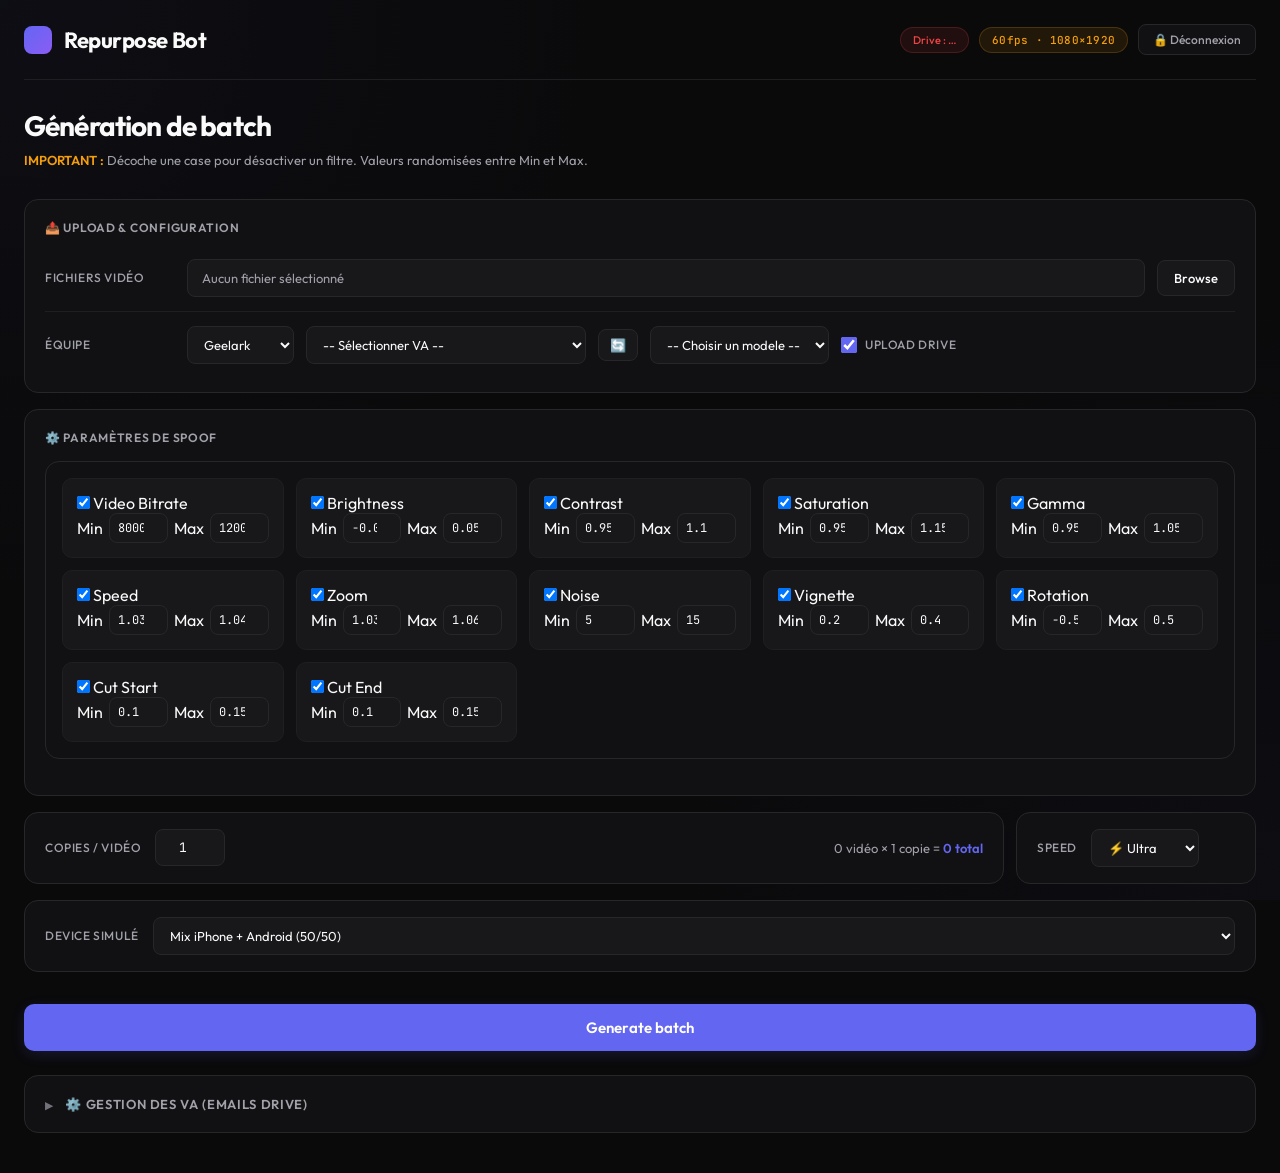
==== commit a806e4dc: "Add files via upload" ====
--- a/app/static/index.html
+++ b/app/static/index.html
@@ -3,7 +3,7 @@
 <head>
 <meta charset="UTF-8" />
 <meta name="viewport" content="width=device-width, initial-scale=1.0" />
-<title>Style 1 — SaaS Moderne</title>
+<title>Repurpose Bot · Fadeflux</title>
 <link rel="preconnect" href="https://fonts.googleapis.com" />
 <link rel="preconnect" href="https://fonts.gstatic.com" crossorigin />
 <link href="https://fonts.googleapis.com/css2?family=JetBrains+Mono:wght@400;500&family=Outfit:wght@300;400;500;600;700;800&display=swap" rel="stylesheet" />
@@ -12,15 +12,22 @@
     --bg: #0a0a0b;
     --panel: #111113;
     --panel-2: #18181b;
+    --panel-3: #1f1f23;
     --border: #27272a;
     --border-soft: #1f1f22;
+    --border-strong: #3f3f46;
     --text: #fafafa;
     --muted: #71717a;
+    --text-muted: #71717a;
     --muted-2: #a1a1aa;
     --accent: #6366f1;
+    --accent-hover: #5558e8;
     --accent-glow: rgba(99, 102, 241, 0.15);
     --green: #10b981;
     --orange: #f59e0b;
+    --warning: #f59e0b;
+    --red: #ef4444;
+    --warn: #f59e0b;
   }
   * { box-sizing: border-box; margin: 0; padding: 0; }
   body {
@@ -32,13 +39,16 @@
     background-image:
       radial-gradient(circle at 0% 0%, rgba(99,102,241,0.04) 0%, transparent 40%),
       radial-gradient(circle at 100% 100%, rgba(99,102,241,0.03) 0%, transparent 40%);
-  }
-  .container { max-width: 1280px; margin: 0 auto; }
+    background-attachment: fixed;
+  }
+  .container { max-width: 1280px; margin: 0 auto; position: relative; }
+
+  /* HEADER */
   header {
     display: flex;
     justify-content: space-between;
     align-items: center;
-    padding-bottom: 28px;
+    padding-bottom: 24px;
     margin-bottom: 28px;
     border-bottom: 1px solid var(--border-soft);
   }
@@ -49,35 +59,52 @@
     display: flex;
     align-items: center;
     gap: 12px;
+    color: var(--text);
   }
   .logo::before {
     content: "";
-    width: 28px;
-    height: 28px;
+    width: 28px; height: 28px;
     border-radius: 8px;
     background: linear-gradient(135deg, var(--accent), #8b5cf6);
-  }
+    flex-shrink: 0;
+  }
+  .header-right { display: flex; align-items: center; gap: 10px; flex-wrap: wrap; }
   .badge {
     display: inline-flex;
     align-items: center;
     gap: 6px;
-    padding: 4px 10px;
+    padding: 5px 12px;
     border-radius: 20px;
     font-size: 11px;
     font-weight: 500;
     letter-spacing: 0.02em;
   }
-  .badge-on {
-    background: rgba(16, 185, 129, 0.1);
-    color: var(--green);
-    border: 1px solid rgba(16, 185, 129, 0.2);
-  }
-  .badge-on::before {
+  .badge-on, .drive-status.on {
+    background: rgba(16, 185, 129, 0.1) !important;
+    color: var(--green) !important;
+    border: 1px solid rgba(16, 185, 129, 0.2) !important;
+    padding: 5px 12px !important;
+    border-radius: 20px !important;
+    font-size: 11px !important;
+    font-weight: 500 !important;
+  }
+  .badge-on::before, .drive-status.on::before {
     content: "";
     width: 6px; height: 6px;
     border-radius: 50%;
     background: var(--green);
     box-shadow: 0 0 8px var(--green);
+    margin-right: 2px;
+    display: inline-block;
+  }
+  .drive-status {
+    background: rgba(239, 68, 68, 0.1);
+    color: var(--red);
+    border: 1px solid rgba(239, 68, 68, 0.2);
+    padding: 5px 12px;
+    border-radius: 20px;
+    font-size: 11px;
+    font-weight: 500;
   }
   .badge-info {
     background: rgba(245, 158, 11, 0.1);
@@ -85,9 +112,8 @@
     border: 1px solid rgba(245, 158, 11, 0.2);
     font-family: 'JetBrains Mono', monospace;
   }
-  .header-right { display: flex; align-items: center; gap: 12px; }
   .btn-logout {
-    padding: 8px 14px;
+    padding: 7px 14px;
     background: var(--panel);
     border: 1px solid var(--border);
     color: var(--muted-2);
@@ -95,25 +121,30 @@
     font-size: 12px;
     font-weight: 500;
     cursor: pointer;
+    text-decoration: none;
     transition: all 0.15s;
+    display: inline-flex;
+    align-items: center;
+    gap: 6px;
   }
   .btn-logout:hover { color: var(--text); border-color: var(--accent); }
 
-  .hero {
-    margin-bottom: 32px;
-  }
+  /* HERO */
+  .hero { margin-bottom: 28px; }
   h1 {
-    font-size: 32px;
+    font-size: 28px;
     font-weight: 700;
     letter-spacing: -0.03em;
     margin-bottom: 8px;
   }
   .subtitle {
     color: var(--muted-2);
-    font-size: 14px;
-  }
-
-  /* Cards */
+    font-size: 13px;
+    line-height: 1.5;
+  }
+  .warn { color: var(--orange); font-weight: 600; }
+
+  /* CARDS */
   .card {
     background: var(--panel);
     border: 1px solid var(--border);
@@ -121,93 +152,95 @@
     padding: 20px;
     margin-bottom: 16px;
   }
-  .card-header {
-    display: flex;
-    justify-content: space-between;
-    align-items: center;
-    margin-bottom: 16px;
-  }
   .card-title {
-    font-size: 13px;
+    font-size: 12px;
     font-weight: 600;
     color: var(--muted-2);
     text-transform: uppercase;
-    letter-spacing: 0.05em;
-  }
-
-  /* Form rows */
-  .row { display: flex; gap: 12px; align-items: center; flex-wrap: wrap; }
-  .field { display: flex; flex-direction: column; gap: 6px; flex: 1; min-width: 160px; }
-  .field label {
+    letter-spacing: 0.06em;
+    margin-bottom: 16px;
+    display: flex;
+    align-items: center;
+    gap: 10px;
+  }
+
+  /* UPLOAD BOX (alias .upload-box pour le JS existant) */
+  .upload-box {
+    background: var(--panel);
+    border: 1px solid var(--border);
+    border-radius: 14px;
+    padding: 20px;
+    margin-bottom: 16px;
+  }
+  .upload-row {
+    display: flex;
+    align-items: center;
+    gap: 12px;
+    flex-wrap: wrap;
+    padding: 8px 0;
+  }
+  .upload-row + .upload-row { border-top: 1px solid var(--border-soft); padding-top: 14px; margin-top: 6px; }
+  .upload-row label {
     font-size: 12px;
     font-weight: 500;
-    color: var(--muted);
+    color: var(--muted-2);
+    min-width: 130px;
     text-transform: uppercase;
     letter-spacing: 0.05em;
   }
+  .file-display {
+    flex: 1;
+    background: var(--panel-2);
+    border: 1px solid var(--border);
+    color: var(--muted-2);
+    padding: 10px 14px;
+    border-radius: 8px;
+    font-size: 13px;
+    min-height: 38px;
+    display: flex;
+    align-items: center;
+  }
+  .file-display.has-files { color: var(--text); border-color: var(--accent); }
+
   input, select {
     background: var(--panel-2);
     border: 1px solid var(--border);
     color: var(--text);
-    padding: 10px 14px;
+    padding: 9px 12px;
     border-radius: 8px;
-    font-size: 14px;
+    font-size: 13px;
     font-family: inherit;
     outline: none;
-    transition: border-color 0.15s, box-shadow 0.15s;
+    transition: all 0.15s;
   }
   input:focus, select:focus {
     border-color: var(--accent);
     box-shadow: 0 0 0 3px var(--accent-glow);
   }
-  .file-drop {
-    grid-column: 1 / -1;
-    padding: 32px;
-    border: 2px dashed var(--border);
-    border-radius: 10px;
-    text-align: center;
-    color: var(--muted);
-    font-size: 14px;
-    transition: all 0.15s;
+  select { cursor: pointer; }
+
+  .inline-toggle { display: flex; align-items: center; gap: 8px; }
+  .inline-toggle input[type="checkbox"] {
+    accent-color: var(--accent);
+    width: 16px; height: 16px;
     cursor: pointer;
   }
-  .file-drop:hover { border-color: var(--accent); color: var(--text); }
-
-  /* Params grid */
-  .params {
-    display: grid;
-    grid-template-columns: repeat(auto-fill, minmax(180px, 1fr));
-    gap: 12px;
-  }
-  .param {
+  .inline-toggle label { min-width: auto !important; cursor: pointer; }
+
+  /* BOUTONS */
+  .btn {
     background: var(--panel-2);
-    border: 1px solid var(--border-soft);
-    border-radius: 10px;
-    padding: 14px;
-  }
-  .param-head {
-    display: flex;
-    align-items: center;
-    gap: 8px;
-    margin-bottom: 10px;
+    border: 1px solid var(--border);
+    color: var(--text);
+    padding: 9px 16px;
+    border-radius: 8px;
     font-size: 13px;
     font-weight: 500;
-  }
-  .param-head input[type="checkbox"] { accent-color: var(--accent); }
-  .param-inputs { display: flex; gap: 6px; }
-  .param-inputs input {
-    flex: 1;
-    padding: 6px 8px;
-    font-size: 12px;
-    font-family: 'JetBrains Mono', monospace;
-  }
-  .param-inputs span {
-    font-size: 10px;
-    color: var(--muted);
-    align-self: center;
-  }
-
-  /* Generate button */
+    cursor: pointer;
+    font-family: inherit;
+    transition: all 0.15s;
+  }
+  .btn:hover { border-color: var(--accent); }
   .btn-primary {
     width: 100%;
     padding: 14px;
@@ -223,72 +256,258 @@
     box-shadow: 0 4px 14px var(--accent-glow);
   }
   .btn-primary:hover {
-    background: #5558e8;
+    background: var(--accent-hover);
     transform: translateY(-1px);
     box-shadow: 0 6px 20px var(--accent-glow);
   }
-
-  /* VA admin */
-  .va-list { display: flex; flex-direction: column; gap: 6px; }
+  .btn-primary:disabled {
+    opacity: 0.5;
+    cursor: not-allowed;
+    transform: none;
+  }
+
+  /* PARAMS GRID */
+  .params-grid {
+    display: grid;
+    grid-template-columns: repeat(auto-fill, minmax(190px, 1fr));
+    gap: 12px;
+    background: var(--panel);
+    border: 1px solid var(--border);
+    border-radius: 14px;
+    padding: 16px;
+    margin-bottom: 16px;
+  }
+  .param-card {
+    background: var(--panel-2);
+    border: 1px solid var(--border-soft);
+    border-radius: 10px;
+    padding: 14px;
+    transition: border-color 0.15s;
+  }
+  .param-card:hover { border-color: var(--border); }
+  .param-card.disabled { opacity: 0.5; }
+  .param-card .label {
+    display: flex;
+    align-items: center;
+    gap: 8px;
+    font-size: 13px;
+    font-weight: 500;
+    margin-bottom: 10px;
+  }
+  .param-card .label input[type="checkbox"] {
+    accent-color: var(--accent);
+    cursor: pointer;
+  }
+  .param-inputs { display: flex; gap: 6px; align-items: center; }
+  .param-inputs input {
+    flex: 1;
+    padding: 6px 8px;
+    font-size: 12px;
+    font-family: 'JetBrains Mono', monospace;
+    min-width: 0;
+  }
+  .param-inputs span {
+    font-size: 11px;
+    color: var(--muted);
+  }
+  .min-max {
+    font-size: 10px;
+    color: var(--muted);
+    text-transform: uppercase;
+    letter-spacing: 0.05em;
+    margin-right: 4px;
+  }
+
+  /* FOOTER ROW (copies + speed) */
+  .footer-row {
+    display: flex;
+    gap: 12px;
+    align-items: stretch;
+    margin-bottom: 16px;
+    flex-wrap: wrap;
+  }
+  .copies-box {
+    flex: 1;
+    background: var(--panel);
+    border: 1px solid var(--border);
+    border-radius: 14px;
+    padding: 16px 20px;
+    display: flex;
+    align-items: center;
+    gap: 14px;
+    min-width: 240px;
+  }
+  .copies-box label {
+    font-size: 12px;
+    font-weight: 500;
+    color: var(--muted-2);
+    text-transform: uppercase;
+    letter-spacing: 0.05em;
+  }
+  .copies-box input[type="number"] {
+    width: 70px;
+    text-align: center;
+    font-family: 'JetBrains Mono', monospace;
+  }
+  .total-preview {
+    color: var(--muted-2);
+    font-size: 13px;
+    margin-left: auto;
+  }
+  .total-preview strong { color: var(--accent); font-weight: 600; }
+
+  /* STATUS / RESULTS */
+  .status-bar {
+    background: var(--panel);
+    border: 1px solid var(--border);
+    border-radius: 12px;
+    padding: 14px 18px;
+    margin-top: 14px;
+    font-size: 13px;
+    color: var(--muted-2);
+    display: none;
+  }
+  .status-bar.show { display: block; }
+  .status-bar.ok { border-color: rgba(16, 185, 129, 0.3); color: var(--green); }
+  .status-bar.error { border-color: rgba(239, 68, 68, 0.3); color: var(--red); }
+
+  .results {
+    background: var(--panel);
+    border: 1px solid var(--border);
+    border-radius: 14px;
+    padding: 20px;
+    margin-top: 16px;
+    display: none;
+  }
+  .results.show { display: block; }
+  .results h3 {
+    font-size: 14px;
+    font-weight: 600;
+    margin-bottom: 14px;
+    color: var(--muted-2);
+    text-transform: uppercase;
+    letter-spacing: 0.06em;
+  }
+
+  .drive-banner {
+    background: linear-gradient(135deg, rgba(66, 133, 244, 0.1), rgba(52, 168, 83, 0.05));
+    border: 1px solid rgba(66, 133, 244, 0.3);
+    border-radius: 10px;
+    padding: 14px;
+    margin-bottom: 14px;
+    font-size: 13px;
+  }
+  .drive-banner a {
+    color: #4285f4;
+    text-decoration: none;
+    font-weight: 600;
+  }
+  .drive-banner a:hover { text-decoration: underline; }
+
+  .result-item {
+    padding: 10px 14px;
+    border-radius: 8px;
+    background: var(--panel-2);
+    border: 1px solid var(--border-soft);
+    margin-bottom: 6px;
+    font-size: 13px;
+    display: flex;
+    justify-content: space-between;
+    align-items: center;
+  }
+  .result-item.success { border-left: 3px solid var(--green); }
+  .result-item.error { border-left: 3px solid var(--red); }
+  .result-item a { color: var(--accent); text-decoration: none; font-size: 12px; }
+  .result-item a:hover { text-decoration: underline; }
+
+  /* DROPDOWN ADMIN VA */
+  details summary {
+    list-style: none;
+    cursor: pointer;
+  }
+  details summary::-webkit-details-marker { display: none; }
+  details summary::before {
+    content: "▶";
+    display: inline-block;
+    margin-right: 8px;
+    transition: transform 0.2s;
+    color: var(--muted);
+    font-size: 10px;
+  }
+  details[open] summary::before { transform: rotate(90deg); }
+
+  .va-filter-btn {
+    background: transparent !important;
+    border: 1px solid var(--border) !important;
+    color: var(--muted-2) !important;
+  }
+  .va-filter-btn.active {
+    background: var(--accent) !important;
+    border-color: var(--accent) !important;
+    color: white !important;
+  }
+
   .va-row {
     display: flex;
     align-items: center;
     gap: 10px;
-    padding: 10px 12px;
+    padding: 10px 14px;
     background: var(--panel-2);
+    border: 1px solid var(--border-soft);
     border-radius: 8px;
-    border: 1px solid var(--border-soft);
     transition: border-color 0.15s;
+    flex-wrap: wrap;
   }
   .va-row:hover { border-color: var(--border); }
-  .va-name { font-weight: 500; min-width: 120px; font-size: 13px; }
+  .va-name { font-weight: 500; font-size: 13px; min-width: 110px; }
   .team-pill {
     font-size: 10px;
     padding: 2px 8px;
     border-radius: 4px;
-    font-weight: 500;
+    font-weight: 600;
     text-transform: uppercase;
     letter-spacing: 0.05em;
   }
-  .team-pill.geelark { background: rgba(99,102,241,0.1); color: var(--accent); }
-  .team-pill.instagram { background: rgba(236,72,153,0.1); color: #ec4899; }
-  .va-row input[type="email"] { flex: 1; padding: 7px 11px; font-size: 12px; }
-  .save-btn {
-    padding: 7px 12px;
-    background: transparent;
-    border: 1px solid var(--border);
-    color: var(--muted-2);
-    border-radius: 6px;
-    font-size: 11px;
-    cursor: pointer;
-    transition: all 0.15s;
-  }
-  .save-btn:hover { color: var(--text); border-color: var(--accent); }
-
-  .filter-tabs { display: flex; gap: 6px; margin-bottom: 14px; }
-  .filter-tab {
-    padding: 6px 12px;
-    background: transparent;
-    border: 1px solid var(--border);
-    color: var(--muted-2);
-    border-radius: 6px;
-    font-size: 12px;
-    cursor: pointer;
-    transition: all 0.15s;
-  }
-  .filter-tab.active {
-    background: var(--accent);
-    border-color: var(--accent);
-    color: white;
-  }
-
-  .style-banner {
-    background: linear-gradient(135deg, rgba(99,102,241,0.1), rgba(139,92,246,0.05));
-    border: 1px solid var(--accent);
-    border-radius: 10px;
-    padding: 14px 18px;
-    margin-bottom: 24px;
-    font-size: 13px;
+  .team-pill.geelark { background: rgba(99,102,241,0.15); color: var(--accent); }
+  .team-pill.instagram { background: rgba(236,72,153,0.15); color: #ec4899; }
+  .va-row input[type="email"] { flex: 1; padding: 7px 11px; font-size: 12px; min-width: 200px; }
+  .va-row .btn { padding: 7px 12px; font-size: 11px; }
+
+  /* SPINNER */
+  .spinner {
+    display: inline-block;
+    width: 14px; height: 14px;
+    border: 2px solid currentColor;
+    border-top-color: transparent;
+    border-radius: 50%;
+    animation: spin 0.8s linear infinite;
+  }
+  @keyframes spin { to { transform: rotate(360deg); } }
+
+  /* RESPONSIVE MOBILE */
+  @media (max-width: 768px) {
+    body { padding: 14px; }
+    h1 { font-size: 22px; }
+    header { flex-wrap: wrap; gap: 12px; padding-bottom: 18px; margin-bottom: 22px; }
+    .header-right { width: 100%; justify-content: flex-start; }
+    .badge { font-size: 10px; padding: 4px 10px; }
+    .upload-row { flex-direction: column; align-items: stretch; gap: 8px; }
+    .upload-row label { min-width: auto; }
+    .upload-row select, .upload-row .file-display, .upload-row .btn {
+      width: 100%;
+      font-size: 16px !important;
+    }
+    input, select, textarea { font-size: 16px !important; }
+    .params-grid { grid-template-columns: 1fr; }
+    .copies-box { flex-direction: column; align-items: stretch; gap: 10px; }
+    .total-preview { margin-left: 0; }
+    .va-row > .va-name { min-width: 100%; }
+    .va-row input[type="email"] { flex: 1 1 100%; min-width: 0; }
+    .btn-primary { padding: 16px; font-size: 16px; }
+  }
+  @media (max-width: 380px) {
+    body { padding: 10px; }
+    .card, .upload-box, .results { padding: 14px; }
   }
 </style>
 </head>
@@ -297,110 +516,635 @@
   <header>
     <div class="logo">Repurpose Bot</div>
     <div class="header-right">
-      <span class="badge badge-on">Drive ON</span>
+      <span class="drive-status" id="driveStatus">Drive : …</span>
       <span class="badge badge-info">60fps · 1080×1920</span>
-      <button class="btn-logout">🔒 Déconnexion</button>
+      <a href="/logout" class="btn-logout">🔒 Déconnexion</a>
     </div>
   </header>
 
-  <div class="style-banner">
-    <strong>Style 1 — SaaS Moderne</strong> · Inspiration Linear/Vercel · Sobre, épuré, professionnel
-  </div>
-
   <div class="hero">
     <h1>Génération de batch</h1>
-    <p class="subtitle">Configure les paramètres et lance le traitement</p>
+    <p class="subtitle">
+      <span class="warn">IMPORTANT :</span>
+      Décoche une case pour désactiver un filtre. Valeurs randomisées entre Min et Max.
+    </p>
   </div>
 
-  <div class="card">
-    <div class="card-header">
-      <span class="card-title">📤 Upload & Configuration</span>
+  <!-- Upload + batch name -->
+  <div class="upload-box">
+    <div class="card-title">📤 Upload & Configuration</div>
+    <div class="upload-row">
+      <label>Fichiers vidéo</label>
+      <div class="file-display" id="fileDisplay">Aucun fichier sélectionné</div>
+      <input type="file" id="fileInput" accept="video/*" multiple style="display:none" />
+      <button class="btn" onclick="document.getElementById('fileInput').click()">Browse</button>
     </div>
-    <div class="row">
-      <div class="field" style="flex: 2;">
-        <label>Fichiers vidéo</label>
-        <div class="file-drop">Glisse tes vidéos ou clique pour parcourir</div>
-      </div>
-    </div>
-    <div class="row" style="margin-top: 12px;">
-      <div class="field"><label>Équipe</label>
-        <select><option>Instagram</option><option>Geelark</option></select>
-      </div>
-      <div class="field"><label>VA</label>
-        <select><option>-- Sélectionner --</option></select>
-      </div>
-      <div class="field"><label>Modèle</label>
-        <select><option>Modele 1</option></select>
-      </div>
-      <div class="field"><label>Copies</label>
-        <input type="number" value="1" />
+    <div class="upload-row">
+      <label>Équipe</label>
+      <select id="teamSelect" onchange="onTeamChange()" style="max-width: 160px;">
+        <option value="geelark">Geelark</option>
+        <option value="instagram">Instagram</option>
+      </select>
+      <select id="vaName" style="max-width: 280px; flex: 1;">
+        <option value="">-- Sélectionner VA --</option>
+      </select>
+      <button class="btn" onclick="resyncVAs()" title="Resync depuis Discord" style="padding: 7px 11px;">🔄</button>
+      <select id="batchName" style="max-width: 200px;">
+        <option value="">-- Choisir un modele --</option>
+        <option value="Modele 1">Modele 1</option>
+        <option value="Modele 2">Modele 2</option>
+        <option value="Modele 3">Modele 3</option>
+        <option value="Modele 4">Modele 4</option>
+        <option value="Modele 5">Modele 5</option>
+        <option value="Modele 6">Modele 6</option>
+        <option value="Modele 7">Modele 7</option>
+        <option value="Modele 8">Modele 8</option>
+        <option value="Modele 9">Modele 9</option>
+        <option value="Modele 10">Modele 10</option>
+        <option value="Modele 11">Modele 11</option>
+        <option value="Modele 12">Modele 12</option>
+      </select>
+      <div class="inline-toggle">
+        <input type="checkbox" id="uploadDrive" checked />
+        <label for="uploadDrive">Upload Drive</label>
       </div>
     </div>
   </div>
 
+  <!-- Params grid -->
   <div class="card">
-    <div class="card-header">
-      <span class="card-title">⚙️ Paramètres de spoof</span>
+    <div class="card-title">⚙️ Paramètres de spoof</div>
+    <div class="params-grid" id="paramsGrid"></div>
+  </div>
+
+  <!-- Footer: copies + speed + device -->
+  <div class="footer-row">
+    <div class="copies-box">
+      <label>Copies / vidéo</label>
+      <input type="number" id="copies" value="1" min="1" max="100" onchange="updatePreview()" />
+      <span class="total-preview" id="totalPreview">0 vidéos × 1 copie = <strong>0 total</strong></span>
     </div>
-    <div class="params">
-      <div class="param">
-        <div class="param-head"><input type="checkbox" checked /> Bitrate</div>
-        <div class="param-inputs"><input value="8000" /><span>—</span><input value="12000" /></div>
-      </div>
-      <div class="param">
-        <div class="param-head"><input type="checkbox" checked /> Brightness</div>
-        <div class="param-inputs"><input value="-0.05" /><span>—</span><input value="0.05" /></div>
-      </div>
-      <div class="param">
-        <div class="param-head"><input type="checkbox" checked /> Contrast</div>
-        <div class="param-inputs"><input value="0.95" /><span>—</span><input value="1.1" /></div>
-      </div>
-      <div class="param">
-        <div class="param-head"><input type="checkbox" checked /> Saturation</div>
-        <div class="param-inputs"><input value="0.95" /><span>—</span><input value="1.15" /></div>
-      </div>
-      <div class="param">
-        <div class="param-head"><input type="checkbox" checked /> Speed</div>
-        <div class="param-inputs"><input value="1.03" /><span>—</span><input value="1.04" /></div>
-      </div>
-      <div class="param">
-        <div class="param-head"><input type="checkbox" checked /> Zoom</div>
-        <div class="param-inputs"><input value="1.03" /><span>—</span><input value="1.06" /></div>
-      </div>
-    </div>
-    <button class="btn-primary">Generate batch</button>
-  </div>
-
-  <div class="card">
-    <div class="card-header">
-      <span class="card-title">⚙️ Gestion des VA</span>
-    </div>
-    <div class="filter-tabs">
-      <button class="filter-tab active">Tous</button>
-      <button class="filter-tab">Geelark</button>
-      <button class="filter-tab">Instagram</button>
-    </div>
-    <div class="va-list">
-      <div class="va-row">
-        <span class="va-name">Faudel</span>
-        <span class="team-pill geelark">geelark</span>
-        <input type="email" placeholder="email@gmail.com" />
-        <button class="save-btn">Save</button>
-      </div>
-      <div class="va-row">
-        <span class="va-name">Kentrell</span>
-        <span class="team-pill geelark">geelark</span>
-        <input type="email" value="kentrellbryan24@gmail.com" />
-        <button class="save-btn">Save</button>
-      </div>
-      <div class="va-row">
-        <span class="va-name">Delmonte</span>
-        <span class="team-pill instagram">instagram</span>
-        <input type="email" placeholder="email@gmail.com" />
-        <button class="save-btn">Save</button>
-      </div>
+    <div class="copies-box" style="flex: 0 0 auto;">
+      <label>Speed</label>
+      <select id="concurrency">
+        <option value="1">🐢 Lent</option>
+        <option value="2">🚶 Normal</option>
+        <option value="3">🏃 Rapide</option>
+        <option value="4" selected>⚡ Ultra</option>
+        <option value="6">🚀 Max</option>
+      </select>
     </div>
   </div>
+
+  <div class="footer-row">
+    <div class="copies-box" style="flex: 1;">
+      <label>Device simulé</label>
+      <select id="deviceChoice" style="flex: 1;">
+        <optgroup label="🎲 Aléatoire">
+          <option value="mix_random" selected>Mix iPhone + Android (50/50)</option>
+          <option value="iphone_random">📱 iPhone aléatoire (16 ou 17)</option>
+          <option value="android_random">🅰️ Android aléatoire</option>
+          <option value="samsung_random">Samsung aléatoire</option>
+          <option value="pixel_random">Google Pixel aléatoire</option>
+        </optgroup>
+        <optgroup label="📱 iPhone 17 (iOS 26)">
+          <option value="iphone_17_pro_max">iPhone 17 Pro Max</option>
+          <option value="iphone_17_pro">iPhone 17 Pro</option>
+          <option value="iphone_17_air">iPhone 17 Air</option>
+          <option value="iphone_17">iPhone 17</option>
+        </optgroup>
+        <optgroup label="📱 iPhone 16 (iOS 18/26)">
+          <option value="iphone_16_pro_max">iPhone 16 Pro Max</option>
+          <option value="iphone_16_pro">iPhone 16 Pro</option>
+          <option value="iphone_16_plus">iPhone 16 Plus</option>
+          <option value="iphone_16">iPhone 16</option>
+          <option value="iphone_16e">iPhone 16e</option>
+        </optgroup>
+        <optgroup label="🅰️ Samsung Galaxy S25">
+          <option value="samsung_s25_ultra">Galaxy S25 Ultra</option>
+          <option value="samsung_s25_plus">Galaxy S25+</option>
+          <option value="samsung_s25">Galaxy S25</option>
+        </optgroup>
+        <optgroup label="🅰️ Samsung Galaxy S24">
+          <option value="samsung_s24_ultra">Galaxy S24 Ultra</option>
+          <option value="samsung_s24_plus">Galaxy S24+</option>
+          <option value="samsung_s24">Galaxy S24</option>
+        </optgroup>
+        <optgroup label="🅰️ Samsung Galaxy S23">
+          <option value="samsung_s23_ultra">Galaxy S23 Ultra</option>
+          <option value="samsung_s23_plus">Galaxy S23+</option>
+          <option value="samsung_s23">Galaxy S23</option>
+        </optgroup>
+        <optgroup label="🅰️ Google Pixel">
+          <option value="pixel_9_pro_xl">Pixel 9 Pro XL</option>
+          <option value="pixel_9_pro">Pixel 9 Pro</option>
+          <option value="pixel_9">Pixel 9</option>
+          <option value="pixel_8_pro">Pixel 8 Pro</option>
+          <option value="pixel_8">Pixel 8</option>
+        </optgroup>
+        <optgroup label="🅰️ Xiaomi">
+          <option value="xiaomi_15_ultra">Xiaomi 15 Ultra</option>
+          <option value="xiaomi_15_pro">Xiaomi 15 Pro</option>
+          <option value="xiaomi_15">Xiaomi 15</option>
+        </optgroup>
+      </select>
+    </div>
+  </div>
+
+  <button class="btn btn-primary" id="generateBtn" onclick="generate()">Generate batch</button>
+
+  <div class="status-bar" id="statusBar"></div>
+
+  <!-- Drive upload progress bar -->
+  <div id="driveProgressWrap" style="display:none; margin-top:12px;">
+    <div style="display:flex; justify-content:space-between; align-items:center; margin-bottom:6px;">
+      <span style="font-size:13px; color:var(--muted-2);">📁 Upload Google Drive</span>
+      <span style="font-size:13px; color:var(--muted-2); font-family: 'JetBrains Mono', monospace;" id="driveProgressText">0 / 0</span>
+    </div>
+    <div style="background:var(--panel-2); border-radius:8px; height:20px; overflow:hidden; border:1px solid var(--border);">
+      <div id="driveProgressBar" style="background:linear-gradient(90deg, #4285f4, #34a853); height:100%; width:0%; transition:width 0.3s ease; display:flex; align-items:center; justify-content:center; color:white; font-size:12px; font-weight:600;"></div>
+    </div>
+  </div>
+
+  <div class="results" id="resultsBox">
+    <h3>Résultats</h3>
+    <div id="driveBanner"></div>
+    <div id="resultsList"></div>
+  </div>
+
+  <!-- Panneau admin VA -->
+  <details class="card" style="margin-top: 24px;">
+    <summary style="font-size: 13px; font-weight: 600; color: var(--muted-2); user-select: none; text-transform: uppercase; letter-spacing: 0.05em;">
+      ⚙️ Gestion des VA (emails Drive)
+    </summary>
+    <div style="margin-top: 16px;">
+      <p style="font-size: 12px; color: var(--muted); margin-bottom: 14px; line-height: 1.5;">
+        Renseigne l'email Gmail de chaque VA. Les nouveaux dossiers Drive seront partagés automatiquement.
+        Quand un VA quitte Discord, son email est supprimé automatiquement à la prochaine sync.
+      </p>
+      <div style="display: flex; gap: 6px; align-items: center; margin-bottom: 14px; flex-wrap: wrap;">
+        <span style="font-size: 11px; color: var(--muted); text-transform: uppercase; letter-spacing: 0.06em; margin-right: 4px;">Filtrer :</span>
+        <button class="btn va-filter-btn active" onclick="filterAdminVAs('all', this)" style="padding: 6px 12px; font-size: 11px;">Tous</button>
+        <button class="btn va-filter-btn" onclick="filterAdminVAs('geelark', this)" style="padding: 6px 12px; font-size: 11px;">Geelark</button>
+        <button class="btn va-filter-btn" onclick="filterAdminVAs('instagram', this)" style="padding: 6px 12px; font-size: 11px;">Instagram</button>
+      </div>
+      <div id="vaAdminList" style="display: flex; flex-direction: column; gap: 8px;"></div>
+    </div>
+  </details>
 </div>
+
+<script>
+// =========================================================================
+// Config des paramètres (aligné avec le backend)
+// =========================================================================
+const PARAMS = [
+  { key: "bitrate",    label: "Video Bitrate",min: 1000,  max: 20000, step: 100,    defMin: 8000,  defMax: 12000 },
+  { key: "brightness", label: "Brightness",   min: -1,    max: 1,     step: 0.01,   defMin: -0.05, defMax: 0.05  },
+  { key: "contrast",   label: "Contrast",     min: 0,     max: 2,     step: 0.01,   defMin: 0.95,  defMax: 1.10  },
+  { key: "saturation", label: "Saturation",   min: 0,     max: 3,     step: 0.01,   defMin: 0.95,  defMax: 1.15  },
+  { key: "gamma",      label: "Gamma",        min: 0.1,   max: 10,    step: 0.01,   defMin: 0.95,  defMax: 1.05  },
+  { key: "speed",      label: "Speed",        min: 0.5,   max: 2,     step: 0.001,  defMin: 1.03,  defMax: 1.04  },
+  { key: "zoom",       label: "Zoom",         min: 1.0,   max: 1.3,   step: 0.001,  defMin: 1.03,  defMax: 1.06  },
+  { key: "noise",      label: "Noise",        min: 0,     max: 100,   step: 1,      defMin: 5,     defMax: 15    },
+  { key: "vignette",   label: "Vignette",     min: 0,     max: 1.5,   step: 0.01,   defMin: 0.20,  defMax: 0.40  },
+  { key: "rotation",   label: "Rotation",     min: -5,    max: 5,     step: 0.1,    defMin: -0.5,  defMax: 0.5   },
+  { key: "cut_start",  label: "Cut Start",    min: 0,     max: 5,     step: 0.01,   defMin: 0.1,   defMax: 0.15  },
+  { key: "cut_end",    label: "Cut End",      min: 0,     max: 5,     step: 0.01,   defMin: 0.1,   defMax: 0.15  },
+];
+
+// =========================================================================
+// Grille de paramètres
+// =========================================================================
+function buildParamsGrid() {
+  const grid = document.getElementById("paramsGrid");
+  grid.innerHTML = "";
+  PARAMS.forEach(p => {
+    const card = document.createElement("div");
+    card.className = "param-card";
+    card.dataset.key = p.key;
+    card.innerHTML = `
+      <div class="param-header">
+        <input type="checkbox" id="cb_${p.key}" checked />
+        <label for="cb_${p.key}">${p.label}</label>
+      </div>
+      <div class="param-inputs">
+        <label>Min</label>
+        <input type="number" id="min_${p.key}" value="${p.defMin}" step="${p.step}" min="${p.min}" max="${p.max}" />
+        <label>Max</label>
+        <input type="number" id="max_${p.key}" value="${p.defMax}" step="${p.step}" min="${p.min}" max="${p.max}" />
+      </div>
+    `;
+    grid.appendChild(card);
+    const cb = card.querySelector(`#cb_${p.key}`);
+    cb.addEventListener("change", () => {
+      card.classList.toggle("disabled", !cb.checked);
+    });
+  });
+}
+
+// =========================================================================
+// Gestion des fichiers
+// =========================================================================
+const fileInput = document.getElementById("fileInput");
+const fileDisplay = document.getElementById("fileDisplay");
+
+fileInput.addEventListener("change", e => {
+  const files = Array.from(e.target.files || []);
+  if (files.length === 0) {
+    fileDisplay.textContent = "Aucun fichier sélectionné";
+    fileDisplay.classList.remove("selected");
+  } else {
+    const totalMB = (files.reduce((a, f) => a + f.size, 0) / 1024 / 1024).toFixed(1);
+    if (files.length === 1) {
+      fileDisplay.textContent = `${files[0].name} (${totalMB} MB)`;
+    } else {
+      fileDisplay.textContent = `${files.length} vidéos sélectionnées (${totalMB} MB total)`;
+    }
+    fileDisplay.classList.add("selected");
+  }
+  updatePreview();
+});
+
+function updatePreview() {
+  const nb = fileInput.files?.length || 0;
+  const copies = parseInt(document.getElementById("copies").value, 10) || 1;
+  const total = nb * copies;
+  document.getElementById("totalPreview").innerHTML =
+    `${nb} vidéo${nb > 1 ? "s" : ""} × ${copies} ${copies > 1 ? "copies" : "copie"} = <strong>${total} total</strong>`;
+}
+
+// =========================================================================
+// Status helpers
+// =========================================================================
+function setStatus(msg, type = "loading") {
+  const bar = document.getElementById("statusBar");
+  bar.className = `status-bar active ${type}`;
+  bar.innerHTML = type === "loading"
+    ? `<span class="spinner"></span>${msg}`
+    : msg;
+}
+
+// =========================================================================
+// Drive status au chargement
+// =========================================================================
+async function checkDriveStatus() {
+  try {
+    const res = await fetch("/api/health");
+    const data = await res.json();
+    const badge = document.getElementById("driveStatus");
+    if (data.drive_enabled) {
+      badge.textContent = "Drive : ON";
+      badge.className = "drive-status on";
+    } else {
+      badge.textContent = "Drive : OFF";
+      badge.className = "drive-status off";
+      document.getElementById("uploadDrive").checked = false;
+      document.getElementById("uploadDrive").disabled = true;
+    }
+  } catch (e) {
+    console.warn("Health check failed", e);
+  }
+}
+
+// =========================================================================
+// Generate
+// =========================================================================
+async function generate() {
+  const files = Array.from(fileInput.files || []);
+  if (files.length === 0) {
+    setStatus("Sélectionne d'abord une ou plusieurs vidéos.", "error");
+    return;
+  }
+
+  const copies = parseInt(document.getElementById("copies").value, 10) || 1;
+  const batchName = document.getElementById("batchName").value.trim();
+  const vaName = document.getElementById("vaName").value.trim();
+  const uploadDrive = document.getElementById("uploadDrive").checked;
+
+  const customRanges = {};
+  const enabledFilters = [];
+  PARAMS.forEach(p => {
+    const cb = document.getElementById(`cb_${p.key}`);
+    if (cb.checked) {
+      enabledFilters.push(p.key);
+      const minVal = parseFloat(document.getElementById(`min_${p.key}`).value);
+      const maxVal = parseFloat(document.getElementById(`max_${p.key}`).value);
+      customRanges[p.key] = [minVal, maxVal];
+    }
+  });
+
+  const formData = new FormData();
+  files.forEach(f => formData.append("files", f));
+  formData.append("batch_name", batchName);
+  formData.append("va_name", vaName);
+  formData.append("team", getCurrentTeam());
+  formData.append("copies_per_video", copies);
+  formData.append("concurrency", parseInt(document.getElementById("concurrency").value, 10) || 4);
+  formData.append("upload_to_drive", uploadDrive ? "true" : "false");
+  formData.append("device_choice", document.getElementById("deviceChoice").value || "mix_random");
+  formData.append("custom_ranges", JSON.stringify(customRanges));
+  formData.append("enabled_filters", JSON.stringify(enabledFilters));
+
+  const btn = document.getElementById("generateBtn");
+  btn.disabled = true;
+  const totalExpected = files.length * copies;
+  setStatus(`Traitement en cours... ${files.length} vidéo${files.length > 1 ? "s" : ""} × ${copies} = ${totalExpected} sorties. Patience (ça peut prendre plusieurs minutes).`);
+  document.getElementById("resultsBox").classList.remove("active");
+
+  // Démarre la barre de progression Drive si activé
+  let progressInterval = null;
+  if (uploadDrive) {
+    const wrap = document.getElementById("driveProgressWrap");
+    const bar = document.getElementById("driveProgressBar");
+    const txt = document.getElementById("driveProgressText");
+    wrap.style.display = "block";
+    bar.style.width = "0%";
+    bar.textContent = "";
+    txt.textContent = `0 / ${totalExpected}`;
+
+    progressInterval = setInterval(async () => {
+      try {
+        const r = await fetch("/api/progress-current");
+        const p = await r.json();
+        if (p.found && p.total > 0) {
+          const percent = p.percent || 0;
+          bar.style.width = percent + "%";
+          bar.textContent = percent > 10 ? percent.toFixed(1) + "%" : "";
+          txt.textContent = `${p.uploaded} / ${p.total}`;
+          if (p.done) {
+            bar.style.width = "100%";
+            bar.textContent = "100%";
+            clearInterval(progressInterval);
+            progressInterval = null;
+          }
+        }
+      } catch (e) {
+        // silent, continue polling
+      }
+    }, 1500);
+  }
+
+  try {
+    const res = await fetch("/api/process", { method: "POST", body: formData });
+    const data = await res.json();
+    if (progressInterval) {
+      clearInterval(progressInterval);
+      progressInterval = null;
+    }
+
+    if (!res.ok) {
+      setStatus(`Erreur : ${data.detail || "échec du traitement"}`, "error");
+      btn.disabled = false;
+      return;
+    }
+
+    renderResults(data);
+    let msg = `${data.succeeded} / ${data.total_requested} vidéos générées.`;
+    if (data.drive?.enabled) {
+      msg += ` ${data.drive.uploaded} uploadées sur Drive.`;
+    }
+    if (data.failed > 0) msg += ` ${data.failed} échec(s).`;
+    setStatus(msg, data.failed > 0 ? "error" : "success");
+  } catch (e) {
+    setStatus(`Erreur réseau : ${e.message}`, "error");
+  } finally {
+    btn.disabled = false;
+  }
+}
+
+// =========================================================================
+// Affichage des résultats
+// =========================================================================
+function renderResults(data) {
+  const box = document.getElementById("resultsBox");
+  const banner = document.getElementById("driveBanner");
+  const list = document.getElementById("resultsList");
+  banner.innerHTML = "";
+  list.innerHTML = "";
+
+  // Bandeau Drive
+  if (data.drive?.enabled && data.drive?.folder_url) {
+    banner.innerHTML = `
+      <div class="drive-link-banner">
+        <div>
+          <div style="font-weight: 500; margin-bottom: 4px;">📂 Dossier Drive créé</div>
+          <div class="name" style="font-family: monospace; font-size: 11px; color: var(--text-muted);">${data.batch_name}</div>
+        </div>
+        <a href="${data.drive.folder_url}" target="_blank" rel="noopener">Ouvrir sur Drive ↗</a>
+      </div>
+    `;
+  }
+
+  // Liste des vidéos (on limite l'affichage à 50 pour pas exploser le DOM)
+  const toShow = data.results.slice(0, 50);
+  toShow.forEach(r => {
+    const div = document.createElement("div");
+    div.className = "result-item" + (r.success ? "" : " fail");
+    if (r.success) {
+      const sizeMB = (r.size_bytes / 1024 / 1024).toFixed(2);
+      const driveLink = r.drive_url
+        ? ` · <a class="dl" href="${r.drive_url}" target="_blank">Drive ↗</a>`
+        : "";
+      div.innerHTML = `
+        <div>
+          <div>${r.source_file} — Copy #${r.copy_index} · ${sizeMB} MB</div>
+          <div class="name">${r.filename}</div>
+        </div>
+        <div>
+          <a class="dl" href="/api/download/${r.filename}" download>Télécharger ↓</a>${driveLink}
+        </div>
+      `;
+    } else {
+      div.innerHTML = `
+        <div>
+          <div>${r.source_file} — Copy #${r.copy_index} <span style="color:var(--danger)">(échec)</span></div>
+          <div class="name">${(r.error || "").slice(0, 120)}</div>
+        </div>
+      `;
+    }
+    list.appendChild(div);
+  });
+  if (data.results.length > 50) {
+    const more = document.createElement("div");
+    more.style.cssText = "text-align:center; padding:10px; color:var(--text-muted); font-size:12px;";
+    more.textContent = `... et ${data.results.length - 50} autres (voir le CSV sur Drive)`;
+    list.appendChild(more);
+  }
+  box.classList.add("active");
+}
+
+// Init
+buildParamsGrid();
+checkDriveStatus();
+updatePreview();
+loadVAs();
+
+// =========================================================================
+// Chargement de la liste VA depuis Discord (via /api/vas)
+// =========================================================================
+function getCurrentTeam() {
+  const teamSelect = document.getElementById("teamSelect");
+  return teamSelect ? teamSelect.value : "geelark";
+}
+
+async function onTeamChange() {
+  const team = getCurrentTeam();
+  localStorage.setItem("repurpose_team", team);
+  await loadVAs();
+}
+
+async function loadVAs() {
+  const select = document.getElementById("vaName");
+  const adminList = document.getElementById("vaAdminList");
+  try {
+    const team = getCurrentTeam();
+    const r = await fetch(`/api/vas?team=${encodeURIComponent(team)}`);
+    const data = await r.json();
+    const vas = data.vas || [];
+    const savedVa = localStorage.getItem(`repurpose_va_name_${team}`) || "";
+
+    // Dropdown VA (filtré par équipe)
+    if (select) {
+      select.innerHTML = '<option value="">-- Sélectionner VA --</option>';
+      vas.forEach(v => {
+        const name = typeof v === "string" ? v : v.name;
+        if (!name) return;
+        const email = typeof v === "object" ? v.email : null;
+        const opt = document.createElement("option");
+        opt.value = name;
+        opt.textContent = email ? `${name} — ${email}` : `${name} ⚠️ (pas d'email)`;
+        if (name === savedVa) opt.selected = true;
+        select.appendChild(opt);
+      });
+      if (data.last_sync) {
+        const d = new Date(data.last_sync);
+        select.title = `Dernière sync Discord : ${d.toLocaleString("fr-FR")}`;
+      }
+      if (!select._changeListenerAdded) {
+        select.addEventListener("change", () => {
+          const currentTeam = getCurrentTeam();
+          localStorage.setItem(`repurpose_va_name_${currentTeam}`, select.value);
+        });
+        select._changeListenerAdded = true;
+      }
+    }
+
+    // Panneau admin : TOUTES les équipes (pas filtré)
+    if (adminList) {
+      const rAll = await fetch("/api/vas");
+      const dataAll = await rAll.json();
+      const vasAll = dataAll.vas || [];
+      adminList.innerHTML = "";
+      if (vasAll.length === 0) {
+        adminList.innerHTML = '<p style="color: var(--muted); font-size: 13px;">Aucun VA dans le cache. Clique 🔄 pour sync.</p>';
+      } else {
+        vasAll.forEach(v => {
+          if (typeof v === "string") return;
+          const teamLabel = v.team || "—";
+          const teamBadge = v.team ? ` <span style="font-size: 10px; padding: 2px 6px; background: var(--accent-soft); color: var(--accent); border-radius: 4px;">${v.team}</span>` : "";
+          const row = document.createElement("div");
+          row.className = "va-row";
+          row.dataset.team = teamLabel;
+          row.style.cssText = "display: flex; gap: 8px; align-items: center; padding: 8px; background: var(--panel-2); border-radius: 6px;";
+          row.innerHTML = `
+            <span style="min-width: 160px; font-weight: 600; font-size: 13px;">${v.name}${teamBadge}</span>
+            <input type="email" placeholder="email@gmail.com" value="${v.email || ''}"
+                   data-discord-id="${v.discord_id}"
+                   style="flex: 1; background: var(--panel); border: 1px solid var(--border); color: var(--text); padding: 6px 10px; border-radius: 4px; font-size: 13px;" />
+            <button class="btn" onclick="saveVAEmail(this)" style="padding: 6px 12px; font-size: 12px;">💾 Save</button>
+            <span class="save-status" style="font-size: 11px; color: var(--muted); min-width: 60px;"></span>
+          `;
+          adminList.appendChild(row);
+        });
+        // Ré-applique le filtre actuel après chargement
+        const activeBtn = document.querySelector(".va-filter-btn.active");
+        if (activeBtn) {
+          const currentFilter = activeBtn.textContent.trim().toLowerCase();
+          if (currentFilter !== "tous") filterAdminVAs(currentFilter, activeBtn);
+        }
+      }
+    }
+  } catch (e) {
+    console.warn("Impossible de charger la liste VA:", e);
+  }
+}
+
+// Filtre les lignes VA du panneau admin par équipe
+function filterAdminVAs(team, btn) {
+  // Met à jour le bouton actif
+  document.querySelectorAll(".va-filter-btn").forEach(b => b.classList.remove("active"));
+  if (btn) btn.classList.add("active");
+  // Filtre les lignes
+  document.querySelectorAll(".va-row").forEach(row => {
+    if (team === "all") {
+      row.style.display = "flex";
+    } else {
+      row.style.display = row.dataset.team === team ? "flex" : "none";
+    }
+  });
+}
+
+// Restore team choice au boot
+(function restoreTeam() {
+  const savedTeam = localStorage.getItem("repurpose_team");
+  if (savedTeam) {
+    const teamSelect = document.getElementById("teamSelect");
+    if (teamSelect) teamSelect.value = savedTeam;
+  }
+})();
+
+async function saveVAEmail(btn) {
+  const row = btn.closest("div");
+  const input = row.querySelector("input[data-discord-id]");
+  const status = row.querySelector(".save-status");
+  const discordId = input.dataset.discordId;
+  const email = input.value.trim();
+
+  status.textContent = "...";
+  status.style.color = "var(--muted)";
+
+  try {
+    const fd = new FormData();
+    fd.append("discord_id", discordId);
+    fd.append("email", email);
+    const r = await fetch("/api/vas/email", { method: "POST", body: fd });
+    const data = await r.json();
+    if (r.ok && data.ok) {
+      status.textContent = "✓ saved";
+      status.style.color = "#22c55e";
+      setTimeout(() => { status.textContent = ""; }, 2000);
+    } else {
+      status.textContent = "✗ error";
+      status.style.color = "#ef4444";
+    }
+  } catch (e) {
+    status.textContent = "✗ error";
+    status.style.color = "#ef4444";
+  }
+}
+
+// Bouton resync manuel
+async function resyncVAs() {
+  const select = document.getElementById("vaName");
+  if (!select) return;
+  const oldTitle = select.title;
+  select.title = "Resync en cours...";
+  try {
+    const r = await fetch("/api/vas/sync", { method: "POST" });
+    const data = await r.json();
+    if (r.ok) {
+      await loadVAs();
+      const added = (data.added || []).length;
+      const removed = (data.removed || []).length;
+      alert(`Sync OK ! ${data.vas.length} VA trouvés.\n+${added} ajoutés, -${removed} supprimés`);
+    } else {
+      alert(`Sync échouée : ${data.detail || "erreur inconnue"}`);
+    }
+  } catch (e) {
+    alert(`Sync échouée : ${e}`);
+    select.title = oldTitle;
+  }
+}
+</script>
 </body>
 </html>
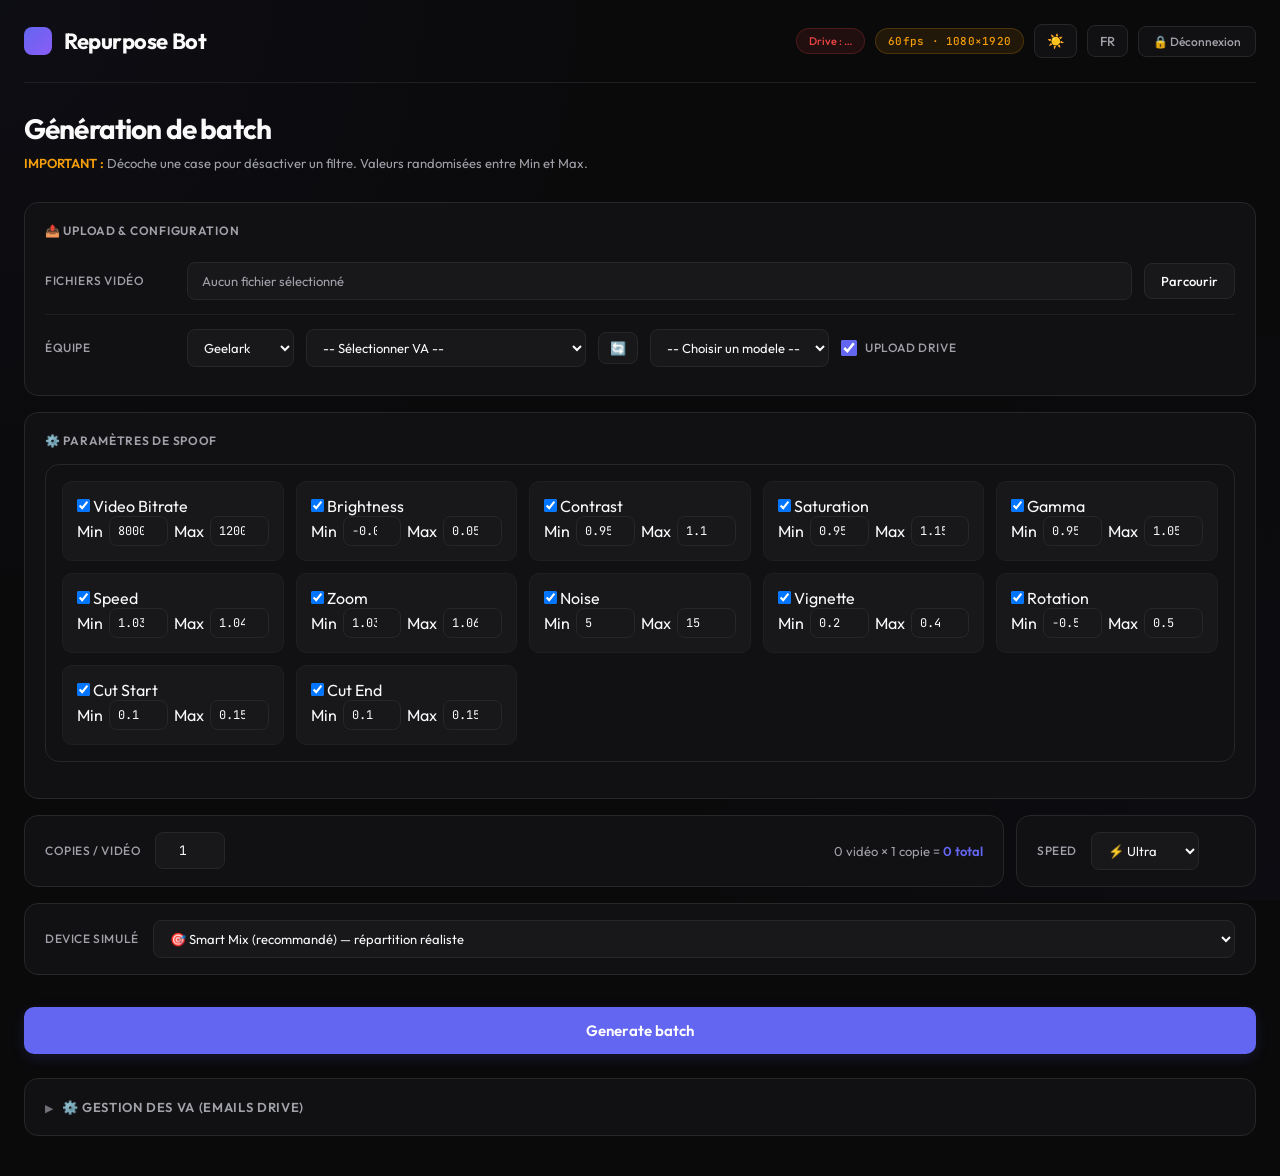
==== commit 3d5aca27: "Add files via upload" ====
--- a/app/static/index.html
+++ b/app/static/index.html
@@ -8,7 +8,8 @@
 <link rel="preconnect" href="https://fonts.gstatic.com" crossorigin />
 <link href="https://fonts.googleapis.com/css2?family=JetBrains+Mono:wght@400;500&family=Outfit:wght@300;400;500;600;700;800&display=swap" rel="stylesheet" />
 <style>
-  :root {
+  /* THEME SOMBRE (par défaut) */
+  :root, [data-theme="dark"] {
     --bg: #0a0a0b;
     --panel: #111113;
     --panel-2: #18181b;
@@ -28,7 +29,35 @@
     --warning: #f59e0b;
     --red: #ef4444;
     --warn: #f59e0b;
-  }
+    --bg-gradient-1: rgba(99,102,241,0.04);
+    --bg-gradient-2: rgba(99,102,241,0.03);
+  }
+
+  /* THEME CLAIR */
+  [data-theme="light"] {
+    --bg: #fafafa;
+    --panel: #ffffff;
+    --panel-2: #f4f4f5;
+    --panel-3: #e4e4e7;
+    --border: #e4e4e7;
+    --border-soft: #f4f4f5;
+    --border-strong: #d4d4d8;
+    --text: #18181b;
+    --muted: #71717a;
+    --text-muted: #71717a;
+    --muted-2: #52525b;
+    --accent: #6366f1;
+    --accent-hover: #5558e8;
+    --accent-glow: rgba(99, 102, 241, 0.12);
+    --green: #059669;
+    --orange: #d97706;
+    --warning: #d97706;
+    --red: #dc2626;
+    --warn: #d97706;
+    --bg-gradient-1: rgba(99,102,241,0.05);
+    --bg-gradient-2: rgba(99,102,241,0.03);
+  }
+
   * { box-sizing: border-box; margin: 0; padding: 0; }
   body {
     font-family: 'Outfit', sans-serif;
@@ -37,10 +66,32 @@
     min-height: 100vh;
     padding: 24px;
     background-image:
-      radial-gradient(circle at 0% 0%, rgba(99,102,241,0.04) 0%, transparent 40%),
-      radial-gradient(circle at 100% 100%, rgba(99,102,241,0.03) 0%, transparent 40%);
+      radial-gradient(circle at 0% 0%, var(--bg-gradient-1) 0%, transparent 40%),
+      radial-gradient(circle at 100% 100%, var(--bg-gradient-2) 0%, transparent 40%);
     background-attachment: fixed;
-  }
+    transition: background 0.3s ease, color 0.3s ease;
+  }
+  * { transition: background-color 0.2s ease, border-color 0.2s ease, color 0.2s ease; }
+
+  /* Toggles (theme + lang) */
+  .toggle-btn {
+    padding: 7px 12px;
+    background: var(--panel);
+    border: 1px solid var(--border);
+    color: var(--muted-2);
+    border-radius: 8px;
+    font-size: 13px;
+    font-weight: 500;
+    cursor: pointer;
+    font-family: inherit;
+    display: inline-flex;
+    align-items: center;
+    gap: 6px;
+    transition: all 0.15s;
+    user-select: none;
+  }
+  .toggle-btn:hover { color: var(--text); border-color: var(--accent); }
+  .toggle-btn .icon { font-size: 14px; }
   .container { max-width: 1280px; margin: 0 auto; position: relative; }
 
   /* HEADER */
@@ -516,41 +567,47 @@
   <header>
     <div class="logo">Repurpose Bot</div>
     <div class="header-right">
-      <span class="drive-status" id="driveStatus">Drive : …</span>
+      <span class="drive-status" id="driveStatus" data-i18n="drive_loading">Drive : …</span>
       <span class="badge badge-info">60fps · 1080×1920</span>
-      <a href="/logout" class="btn-logout">🔒 Déconnexion</a>
+      <button class="toggle-btn" id="themeToggle" onclick="toggleTheme()" title="Theme">
+        <span class="icon" id="themeIcon">🌙</span>
+      </button>
+      <button class="toggle-btn" id="langToggle" onclick="toggleLang()" title="Langue / Language">
+        <span id="langLabel">FR</span>
+      </button>
+      <a href="/logout" class="btn-logout"><span data-i18n="logout">🔒 Déconnexion</span></a>
     </div>
   </header>
 
   <div class="hero">
-    <h1>Génération de batch</h1>
+    <h1 data-i18n="batch_title">Génération de batch</h1>
     <p class="subtitle">
-      <span class="warn">IMPORTANT :</span>
-      Décoche une case pour désactiver un filtre. Valeurs randomisées entre Min et Max.
+      <span class="warn" data-i18n="important">IMPORTANT :</span>
+      <span data-i18n="subtitle_text">Décoche une case pour désactiver un filtre. Valeurs randomisées entre Min et Max.</span>
     </p>
   </div>
 
   <!-- Upload + batch name -->
   <div class="upload-box">
-    <div class="card-title">📤 Upload & Configuration</div>
+    <div class="card-title" data-i18n="upload_config">📤 Upload & Configuration</div>
     <div class="upload-row">
-      <label>Fichiers vidéo</label>
-      <div class="file-display" id="fileDisplay">Aucun fichier sélectionné</div>
+      <label data-i18n="video_files">Fichiers vidéo</label>
+      <div class="file-display" id="fileDisplay" data-i18n="no_file">Aucun fichier sélectionné</div>
       <input type="file" id="fileInput" accept="video/*" multiple style="display:none" />
-      <button class="btn" onclick="document.getElementById('fileInput').click()">Browse</button>
+      <button class="btn" onclick="document.getElementById('fileInput').click()" data-i18n="browse">Browse</button>
     </div>
     <div class="upload-row">
-      <label>Équipe</label>
+      <label data-i18n="team">Équipe</label>
       <select id="teamSelect" onchange="onTeamChange()" style="max-width: 160px;">
         <option value="geelark">Geelark</option>
         <option value="instagram">Instagram</option>
       </select>
       <select id="vaName" style="max-width: 280px; flex: 1;">
-        <option value="">-- Sélectionner VA --</option>
+        <option value="" data-i18n="select_va">-- Sélectionner VA --</option>
       </select>
-      <button class="btn" onclick="resyncVAs()" title="Resync depuis Discord" style="padding: 7px 11px;">🔄</button>
+      <button class="btn" id="resyncBtn" onclick="resyncVAs()" title="Resync depuis Discord" style="padding: 7px 11px;">🔄</button>
       <select id="batchName" style="max-width: 200px;">
-        <option value="">-- Choisir un modele --</option>
+        <option value="" data-i18n="select_model">-- Choisir un modele --</option>
         <option value="Modele 1">Modele 1</option>
         <option value="Modele 2">Modele 2</option>
         <option value="Modele 3">Modele 3</option>
@@ -566,42 +623,43 @@
       </select>
       <div class="inline-toggle">
         <input type="checkbox" id="uploadDrive" checked />
-        <label for="uploadDrive">Upload Drive</label>
+        <label for="uploadDrive" data-i18n="upload_drive">Upload Drive</label>
       </div>
     </div>
   </div>
 
   <!-- Params grid -->
   <div class="card">
-    <div class="card-title">⚙️ Paramètres de spoof</div>
+    <div class="card-title" data-i18n="spoof_params">⚙️ Paramètres de spoof</div>
     <div class="params-grid" id="paramsGrid"></div>
   </div>
 
   <!-- Footer: copies + speed + device -->
   <div class="footer-row">
     <div class="copies-box">
-      <label>Copies / vidéo</label>
+      <label data-i18n="copies_per_video">Copies / vidéo</label>
       <input type="number" id="copies" value="1" min="1" max="100" onchange="updatePreview()" />
       <span class="total-preview" id="totalPreview">0 vidéos × 1 copie = <strong>0 total</strong></span>
     </div>
     <div class="copies-box" style="flex: 0 0 auto;">
-      <label>Speed</label>
+      <label data-i18n="speed">Speed</label>
       <select id="concurrency">
-        <option value="1">🐢 Lent</option>
-        <option value="2">🚶 Normal</option>
-        <option value="3">🏃 Rapide</option>
-        <option value="4" selected>⚡ Ultra</option>
-        <option value="6">🚀 Max</option>
+        <option value="1" data-i18n="speed_slow">🐢 Lent</option>
+        <option value="2" data-i18n="speed_normal">🚶 Normal</option>
+        <option value="3" data-i18n="speed_fast">🏃 Rapide</option>
+        <option value="4" selected data-i18n="speed_ultra">⚡ Ultra</option>
+        <option value="6" data-i18n="speed_max">🚀 Max</option>
       </select>
     </div>
   </div>
 
   <div class="footer-row">
     <div class="copies-box" style="flex: 1;">
-      <label>Device simulé</label>
+      <label data-i18n="device_simulated">Device simulé</label>
       <select id="deviceChoice" style="flex: 1;">
         <optgroup label="🎲 Aléatoire">
-          <option value="mix_random" selected>Mix iPhone + Android (50/50)</option>
+          <option value="smart_mix" selected>🎯 Smart Mix (recommandé) — répartition réaliste</option>
+          <option value="mix_random">Mix iPhone + Android (50/50)</option>
           <option value="iphone_random">📱 iPhone aléatoire (16 ou 17)</option>
           <option value="android_random">🅰️ Android aléatoire</option>
           <option value="samsung_random">Samsung aléatoire</option>
@@ -651,14 +709,14 @@
     </div>
   </div>
 
-  <button class="btn btn-primary" id="generateBtn" onclick="generate()">Generate batch</button>
+  <button class="btn btn-primary" id="generateBtn" onclick="generate()" data-i18n="generate_batch">Generate batch</button>
 
   <div class="status-bar" id="statusBar"></div>
 
   <!-- Drive upload progress bar -->
   <div id="driveProgressWrap" style="display:none; margin-top:12px;">
     <div style="display:flex; justify-content:space-between; align-items:center; margin-bottom:6px;">
-      <span style="font-size:13px; color:var(--muted-2);">📁 Upload Google Drive</span>
+      <span style="font-size:13px; color:var(--muted-2);" data-i18n="drive_upload">📁 Upload Google Drive</span>
       <span style="font-size:13px; color:var(--muted-2); font-family: 'JetBrains Mono', monospace;" id="driveProgressText">0 / 0</span>
     </div>
     <div style="background:var(--panel-2); border-radius:8px; height:20px; overflow:hidden; border:1px solid var(--border);">
@@ -667,24 +725,24 @@
   </div>
 
   <div class="results" id="resultsBox">
-    <h3>Résultats</h3>
+    <h3 data-i18n="results">Résultats</h3>
     <div id="driveBanner"></div>
     <div id="resultsList"></div>
   </div>
 
   <!-- Panneau admin VA -->
   <details class="card" style="margin-top: 24px;">
-    <summary style="font-size: 13px; font-weight: 600; color: var(--muted-2); user-select: none; text-transform: uppercase; letter-spacing: 0.05em;">
+    <summary style="font-size: 13px; font-weight: 600; color: var(--muted-2); user-select: none; text-transform: uppercase; letter-spacing: 0.05em;" data-i18n="va_management">
       ⚙️ Gestion des VA (emails Drive)
     </summary>
     <div style="margin-top: 16px;">
-      <p style="font-size: 12px; color: var(--muted); margin-bottom: 14px; line-height: 1.5;">
+      <p style="font-size: 12px; color: var(--muted); margin-bottom: 14px; line-height: 1.5;" data-i18n="va_help">
         Renseigne l'email Gmail de chaque VA. Les nouveaux dossiers Drive seront partagés automatiquement.
         Quand un VA quitte Discord, son email est supprimé automatiquement à la prochaine sync.
       </p>
       <div style="display: flex; gap: 6px; align-items: center; margin-bottom: 14px; flex-wrap: wrap;">
-        <span style="font-size: 11px; color: var(--muted); text-transform: uppercase; letter-spacing: 0.06em; margin-right: 4px;">Filtrer :</span>
-        <button class="btn va-filter-btn active" onclick="filterAdminVAs('all', this)" style="padding: 6px 12px; font-size: 11px;">Tous</button>
+        <span style="font-size: 11px; color: var(--muted); text-transform: uppercase; letter-spacing: 0.06em; margin-right: 4px;" data-i18n="filter">Filtrer :</span>
+        <button class="btn va-filter-btn active" onclick="filterAdminVAs('all', this)" style="padding: 6px 12px; font-size: 11px;" data-i18n="filter_all">Tous</button>
         <button class="btn va-filter-btn" onclick="filterAdminVAs('geelark', this)" style="padding: 6px 12px; font-size: 11px;">Geelark</button>
         <button class="btn va-filter-btn" onclick="filterAdminVAs('instagram', this)" style="padding: 6px 12px; font-size: 11px;">Instagram</button>
       </div>
@@ -694,6 +752,163 @@
 </div>
 
 <script>
+// =========================================================================
+// I18N + THEME MANAGER
+// =========================================================================
+const TRANSLATIONS = {
+  fr: {
+    page_title: "Repurpose Bot · Fadeflux",
+    drive_loading: "Drive : …",
+    drive_on: "Drive : ON",
+    drive_off: "Drive : OFF",
+    logout: "🔒 Déconnexion",
+    batch_title: "Génération de batch",
+    important: "IMPORTANT :",
+    subtitle_text: "Décoche une case pour désactiver un filtre. Valeurs randomisées entre Min et Max.",
+    upload_config: "📤 Upload & Configuration",
+    video_files: "Fichiers vidéo",
+    no_file: "Aucun fichier sélectionné",
+    file_count: (n) => `${n} fichier${n > 1 ? 's' : ''} sélectionné${n > 1 ? 's' : ''}`,
+    browse: "Parcourir",
+    team: "Équipe",
+    select_va: "-- Sélectionner VA --",
+    no_email: "(pas d'email)",
+    select_model: "-- Choisir un modele --",
+    upload_drive: "Upload Drive",
+    spoof_params: "⚙️ Paramètres de spoof",
+    copies_per_video: "Copies / vidéo",
+    total_videos: (videos, copies, total) => `${videos} vidéo${videos > 1 ? 's' : ''} × ${copies} copie${copies > 1 ? 's' : ''} = `,
+    total_label: "total",
+    speed: "Speed",
+    speed_slow: "🐢 Lent",
+    speed_normal: "🚶 Normal",
+    speed_fast: "🏃 Rapide",
+    speed_ultra: "⚡ Ultra",
+    speed_max: "🚀 Max",
+    device_simulated: "Device simulé",
+    generate_batch: "Generate batch",
+    generating: "Génération en cours...",
+    drive_upload: "📁 Upload Google Drive",
+    results: "Résultats",
+    va_management: "⚙️ Gestion des VA (emails Drive)",
+    va_help: "Renseigne l'email Gmail de chaque VA. Les nouveaux dossiers Drive seront partagés automatiquement. Quand un VA quitte Discord, son email est supprimé automatiquement à la prochaine sync.",
+    va_management_desc: "Renseigne l'email Gmail de chaque VA. Les nouveaux dossiers Drive seront partagés automatiquement. Quand un VA quitte Discord, son email est supprimé automatiquement à la prochaine sync.",
+    filter: "Filtrer :",
+    all: "Tous",
+    filter_all: "Tous",
+    save: "Save",
+    saved: "Saved ✓",
+    sync_title: "Resync depuis Discord",
+    error_no_va: "Choisis un VA",
+    error_no_model: "Choisis un modele",
+    error_no_files: "Sélectionne au moins une vidéo",
+    success_batch: "✅ Batch terminé",
+    error_batch: "❌ Erreur",
+  },
+  en: {
+    page_title: "Repurpose Bot · Fadeflux",
+    drive_loading: "Drive: …",
+    drive_on: "Drive: ON",
+    drive_off: "Drive: OFF",
+    logout: "🔒 Logout",
+    batch_title: "Batch generation",
+    important: "IMPORTANT:",
+    subtitle_text: "Uncheck a box to disable a filter. Values randomized between Min and Max.",
+    upload_config: "📤 Upload & Configuration",
+    video_files: "Video files",
+    no_file: "No file selected",
+    file_count: (n) => `${n} file${n > 1 ? 's' : ''} selected`,
+    browse: "Browse",
+    team: "Team",
+    select_va: "-- Select VA --",
+    no_email: "(no email)",
+    select_model: "-- Select model --",
+    upload_drive: "Upload Drive",
+    spoof_params: "⚙️ Spoof parameters",
+    copies_per_video: "Copies / video",
+    total_videos: (videos, copies, total) => `${videos} video${videos > 1 ? 's' : ''} × ${copies} cop${copies > 1 ? 'ies' : 'y'} = `,
+    total_label: "total",
+    speed: "Speed",
+    speed_slow: "🐢 Slow",
+    speed_normal: "🚶 Normal",
+    speed_fast: "🏃 Fast",
+    speed_ultra: "⚡ Ultra",
+    speed_max: "🚀 Max",
+    device_simulated: "Simulated device",
+    generate_batch: "Generate batch",
+    generating: "Generating...",
+    drive_upload: "📁 Google Drive upload",
+    results: "Results",
+    va_management: "⚙️ VA Management (Drive emails)",
+    va_help: "Enter the Gmail address of each VA. New Drive folders will be shared automatically. When a VA leaves Discord, their email is removed automatically at the next sync.",
+    va_management_desc: "Enter the Gmail address of each VA. New Drive folders will be shared automatically. When a VA leaves Discord, their email is removed automatically at the next sync.",
+    filter: "Filter:",
+    all: "All",
+    filter_all: "All",
+    save: "Save",
+    saved: "Saved ✓",
+    sync_title: "Resync from Discord",
+    error_no_va: "Choose a VA",
+    error_no_model: "Choose a model",
+    error_no_files: "Select at least one video",
+    success_batch: "✅ Batch completed",
+    error_batch: "❌ Error",
+  },
+};
+
+let currentLang = localStorage.getItem("lang") || "fr";
+let currentTheme = localStorage.getItem("theme") || "dark";
+
+function t(key, ...args) {
+  const val = TRANSLATIONS[currentLang]?.[key];
+  if (typeof val === "function") return val(...args);
+  return val ?? TRANSLATIONS.fr[key] ?? key;
+}
+
+function applyI18n() {
+  document.title = t("page_title");
+  document.querySelectorAll("[data-i18n]").forEach(el => {
+    const key = el.getAttribute("data-i18n");
+    const text = t(key);
+    if (typeof text === "string") el.textContent = text;
+  });
+  // Tooltip du bouton sync
+  const resyncBtn = document.getElementById("resyncBtn");
+  if (resyncBtn) resyncBtn.title = t("sync_title");
+  // Label langue
+  const langLabel = document.getElementById("langLabel");
+  if (langLabel) langLabel.textContent = currentLang.toUpperCase();
+  // Re-render des éléments dynamiques
+  if (typeof renderParams === "function") {
+    try { renderParams(); } catch (e) {}
+  }
+  if (typeof updatePreview === "function") {
+    try { updatePreview(); } catch (e) {}
+  }
+}
+
+function applyTheme() {
+  document.documentElement.setAttribute("data-theme", currentTheme);
+  const icon = document.getElementById("themeIcon");
+  if (icon) icon.textContent = currentTheme === "dark" ? "☀️" : "🌙";
+}
+
+function toggleTheme() {
+  currentTheme = currentTheme === "dark" ? "light" : "dark";
+  localStorage.setItem("theme", currentTheme);
+  applyTheme();
+}
+
+function toggleLang() {
+  currentLang = currentLang === "fr" ? "en" : "fr";
+  localStorage.setItem("lang", currentLang);
+  applyI18n();
+}
+
+// Apply au démarrage
+applyTheme();
+document.addEventListener("DOMContentLoaded", applyI18n);
+
 // =========================================================================
 // Config des paramètres (aligné avec le backend)
 // =========================================================================
@@ -751,14 +966,17 @@
 fileInput.addEventListener("change", e => {
   const files = Array.from(e.target.files || []);
   if (files.length === 0) {
-    fileDisplay.textContent = "Aucun fichier sélectionné";
+    fileDisplay.textContent = t("no_file");
     fileDisplay.classList.remove("selected");
   } else {
     const totalMB = (files.reduce((a, f) => a + f.size, 0) / 1024 / 1024).toFixed(1);
     if (files.length === 1) {
       fileDisplay.textContent = `${files[0].name} (${totalMB} MB)`;
     } else {
-      fileDisplay.textContent = `${files.length} vidéos sélectionnées (${totalMB} MB total)`;
+      const label = currentLang === "fr"
+        ? `${files.length} vidéos sélectionnées (${totalMB} MB total)`
+        : `${files.length} videos selected (${totalMB} MB total)`;
+      fileDisplay.textContent = label;
     }
     fileDisplay.classList.add("selected");
   }
@@ -769,8 +987,10 @@
   const nb = fileInput.files?.length || 0;
   const copies = parseInt(document.getElementById("copies").value, 10) || 1;
   const total = nb * copies;
+  const prefix = t("total_videos", nb, copies, total);
+  const totalLabel = t("total_label");
   document.getElementById("totalPreview").innerHTML =
-    `${nb} vidéo${nb > 1 ? "s" : ""} × ${copies} ${copies > 1 ? "copies" : "copie"} = <strong>${total} total</strong>`;
+    `${prefix}<strong>${total} ${totalLabel}</strong>`;
 }
 
 // =========================================================================
@@ -793,11 +1013,14 @@
     const data = await res.json();
     const badge = document.getElementById("driveStatus");
     if (data.drive_enabled) {
-      badge.textContent = "Drive : ON";
+      badge.textContent = t("drive_on");
       badge.className = "drive-status on";
+      badge.removeAttribute("data-i18n");
+      badge.setAttribute("data-i18n", "drive_on");
     } else {
-      badge.textContent = "Drive : OFF";
+      badge.textContent = t("drive_off");
       badge.className = "drive-status off";
+      badge.setAttribute("data-i18n", "drive_off");
       document.getElementById("uploadDrive").checked = false;
       document.getElementById("uploadDrive").disabled = true;
     }
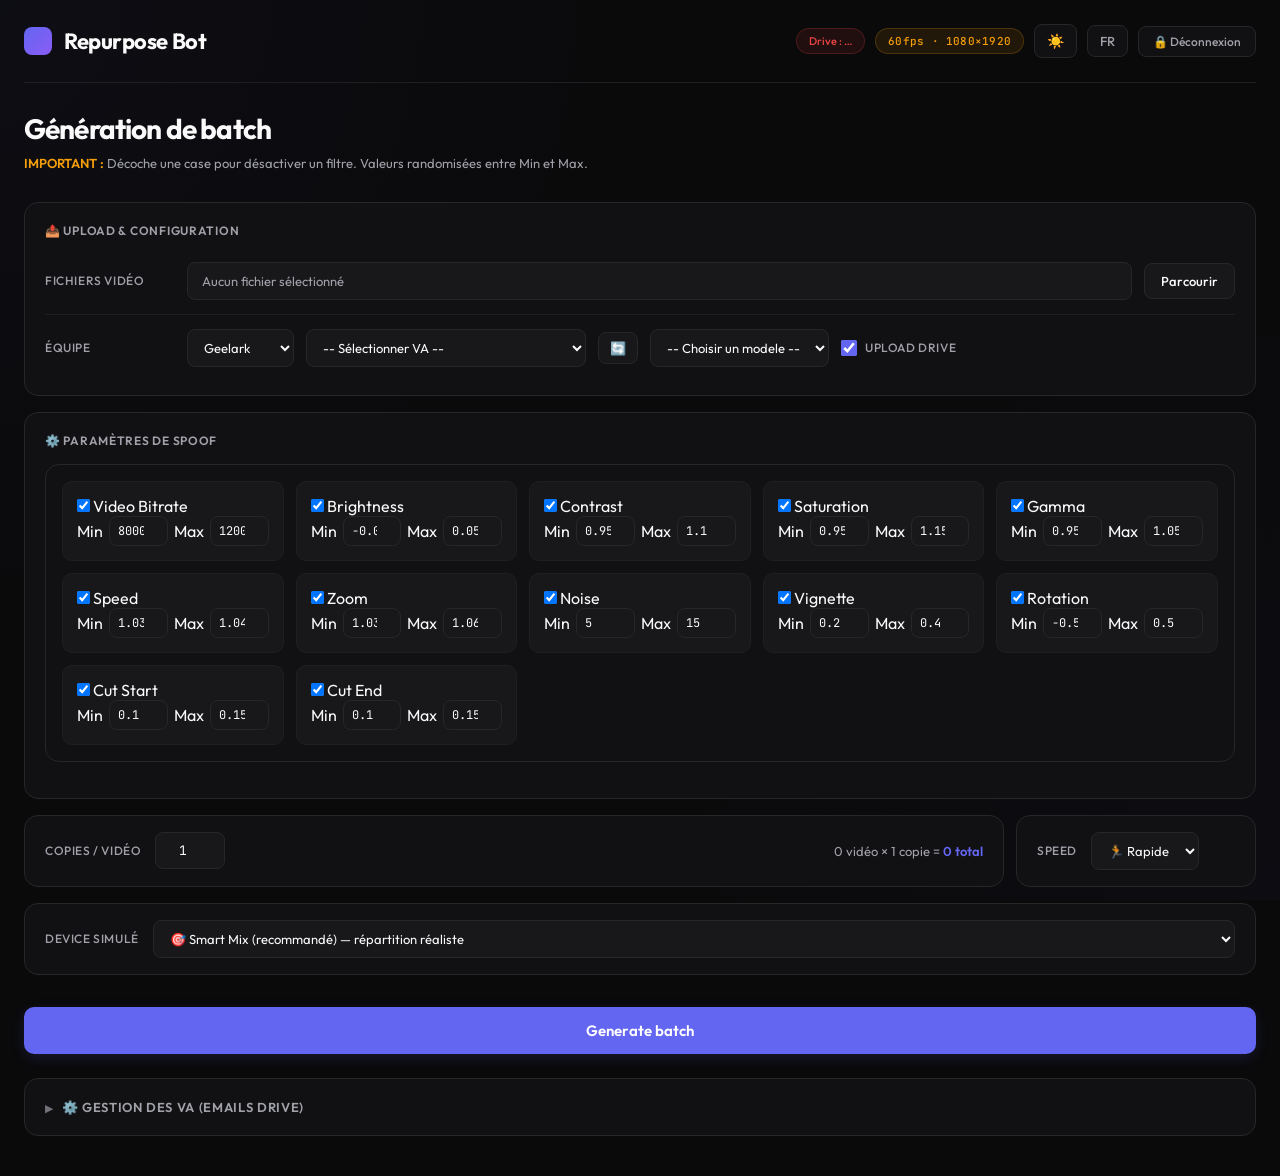
==== commit a14a7d47: "Add files via upload" ====
--- a/app/static/index.html
+++ b/app/static/index.html
@@ -646,9 +646,8 @@
       <select id="concurrency">
         <option value="1" data-i18n="speed_slow">🐢 Lent</option>
         <option value="2" data-i18n="speed_normal">🚶 Normal</option>
-        <option value="3" data-i18n="speed_fast">🏃 Rapide</option>
-        <option value="4" selected data-i18n="speed_ultra">⚡ Ultra</option>
-        <option value="6" data-i18n="speed_max">🚀 Max</option>
+        <option value="3" selected data-i18n="speed_fast">🏃 Rapide</option>
+        <option value="4" data-i18n="speed_ultra">⚡ Ultra</option>
       </select>
     </div>
   </div>
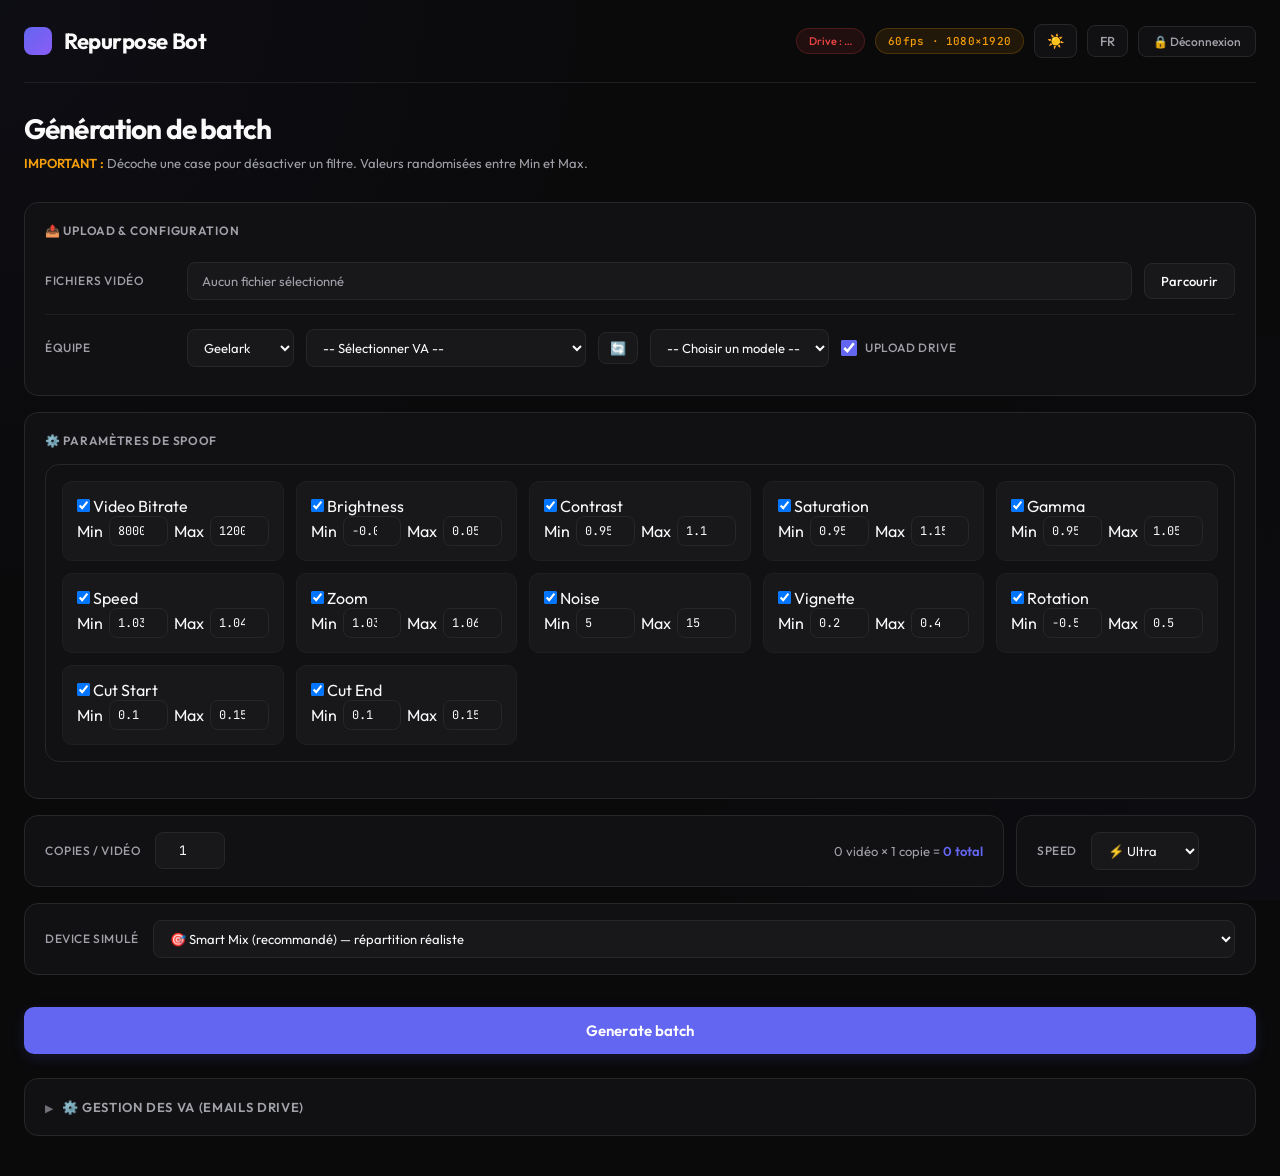
==== commit 35adbf23: "Add files via upload" ====
--- a/app/static/index.html
+++ b/app/static/index.html
@@ -646,8 +646,9 @@
       <select id="concurrency">
         <option value="1" data-i18n="speed_slow">🐢 Lent</option>
         <option value="2" data-i18n="speed_normal">🚶 Normal</option>
-        <option value="3" selected data-i18n="speed_fast">🏃 Rapide</option>
-        <option value="4" data-i18n="speed_ultra">⚡ Ultra</option>
+        <option value="3" data-i18n="speed_fast">🏃 Rapide</option>
+        <option value="4" selected data-i18n="speed_ultra">⚡ Ultra</option>
+        <option value="6" data-i18n="speed_max">🚀 Max</option>
       </select>
     </div>
   </div>
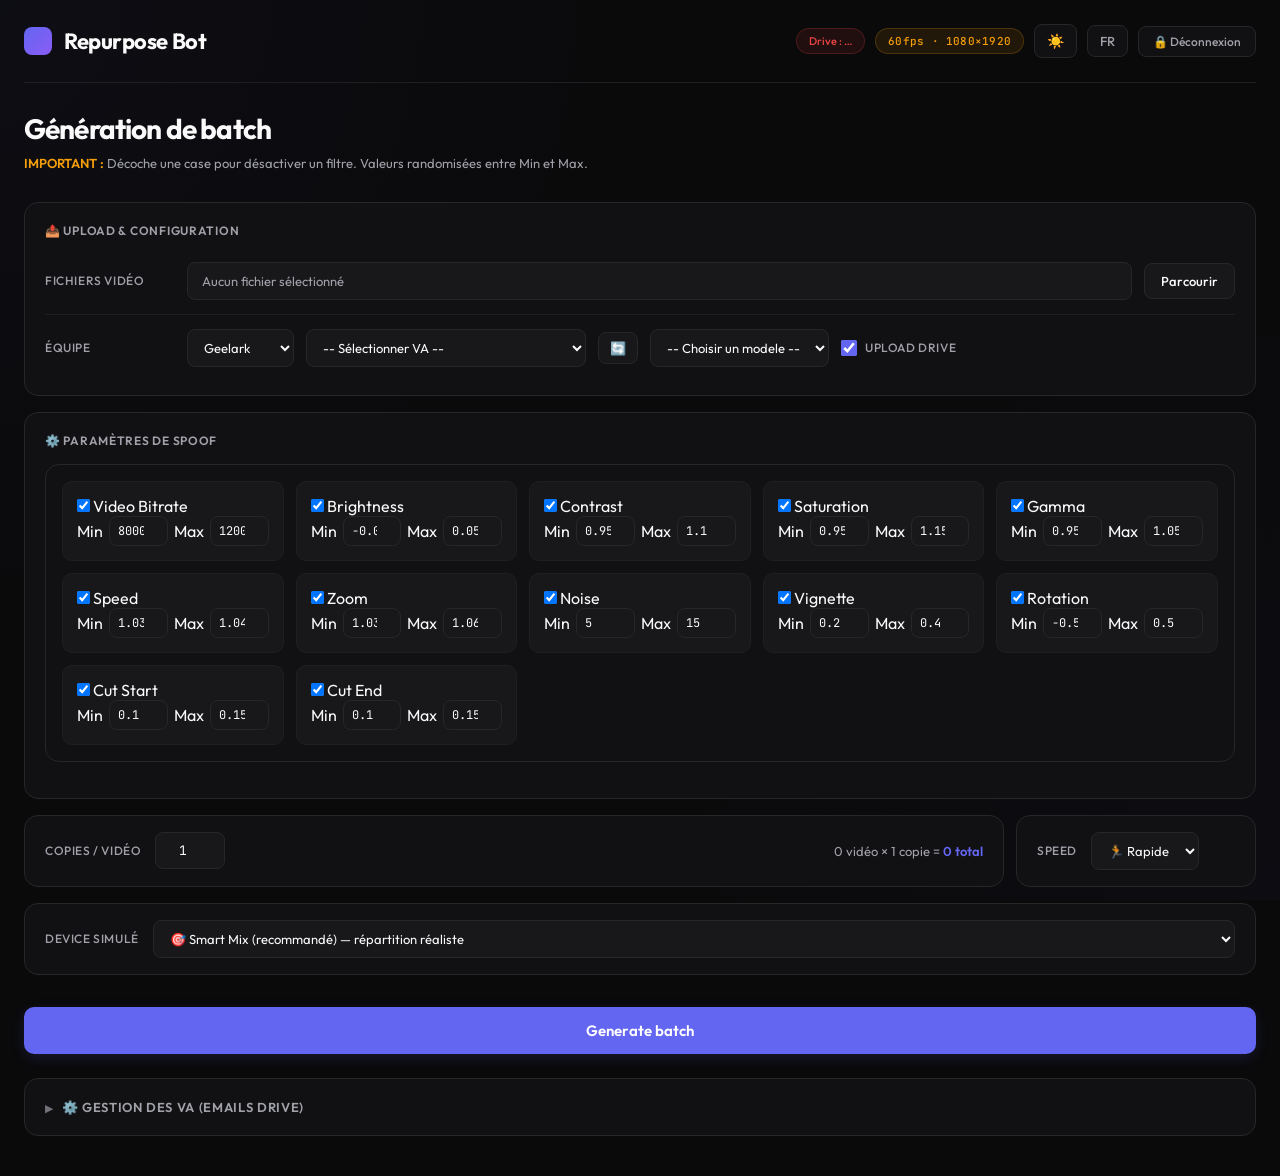
==== commit a84cf663: "Add files via upload" ====
--- a/app/static/index.html
+++ b/app/static/index.html
@@ -646,9 +646,8 @@
       <select id="concurrency">
         <option value="1" data-i18n="speed_slow">🐢 Lent</option>
         <option value="2" data-i18n="speed_normal">🚶 Normal</option>
-        <option value="3" data-i18n="speed_fast">🏃 Rapide</option>
-        <option value="4" selected data-i18n="speed_ultra">⚡ Ultra</option>
-        <option value="6" data-i18n="speed_max">🚀 Max</option>
+        <option value="3" selected data-i18n="speed_fast">🏃 Rapide</option>
+        <option value="4" data-i18n="speed_ultra">⚡ Ultra</option>
       </select>
     </div>
   </div>
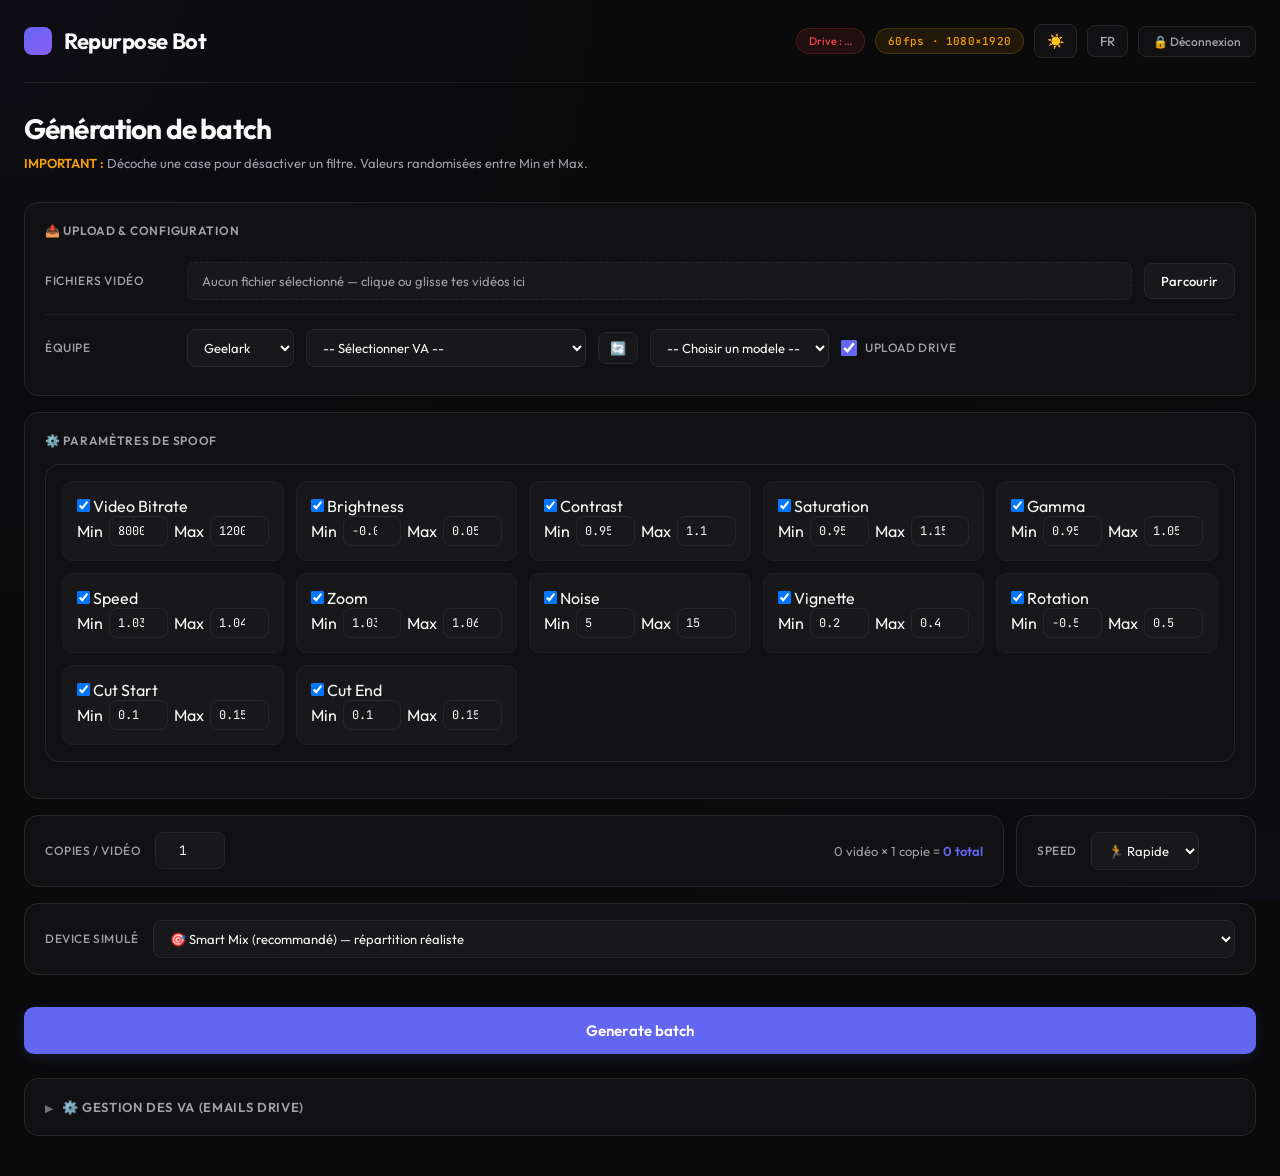
==== commit 15efc3ba: "Add files via upload" ====
--- a/app/static/index.html
+++ b/app/static/index.html
@@ -242,7 +242,7 @@
   .file-display {
     flex: 1;
     background: var(--panel-2);
-    border: 1px solid var(--border);
+    border: 1px dashed var(--border);
     color: var(--muted-2);
     padding: 10px 14px;
     border-radius: 8px;
@@ -250,8 +250,17 @@
     min-height: 38px;
     display: flex;
     align-items: center;
-  }
-  .file-display.has-files { color: var(--text); border-color: var(--accent); }
+    cursor: pointer;
+    transition: border-color .15s ease, background .15s ease, color .15s ease;
+  }
+  .file-display:hover { border-color: var(--accent); color: var(--text); }
+  .file-display.has-files { color: var(--text); border-color: var(--accent); border-style: solid; }
+  .file-display.dropping {
+    border-color: var(--accent);
+    background: rgba(124, 58, 237, 0.08);
+    color: var(--text);
+    border-style: solid;
+  }
 
   input, select {
     background: var(--panel-2);
@@ -592,7 +601,7 @@
     <div class="card-title" data-i18n="upload_config">📤 Upload & Configuration</div>
     <div class="upload-row">
       <label data-i18n="video_files">Fichiers vidéo</label>
-      <div class="file-display" id="fileDisplay" data-i18n="no_file">Aucun fichier sélectionné</div>
+      <div class="file-display" id="fileDisplay" data-i18n="no_file" onclick="document.getElementById('fileInput').click()">Aucun fichier sélectionné — clique ou glisse tes vidéos ici</div>
       <input type="file" id="fileInput" accept="video/*" multiple style="display:none" />
       <button class="btn" onclick="document.getElementById('fileInput').click()" data-i18n="browse">Browse</button>
     </div>
@@ -766,7 +775,7 @@
     subtitle_text: "Décoche une case pour désactiver un filtre. Valeurs randomisées entre Min et Max.",
     upload_config: "📤 Upload & Configuration",
     video_files: "Fichiers vidéo",
-    no_file: "Aucun fichier sélectionné",
+    no_file: "Aucun fichier sélectionné — clique ou glisse tes vidéos ici",
     file_count: (n) => `${n} fichier${n > 1 ? 's' : ''} sélectionné${n > 1 ? 's' : ''}`,
     browse: "Parcourir",
     team: "Équipe",
@@ -815,7 +824,7 @@
     subtitle_text: "Uncheck a box to disable a filter. Values randomized between Min and Max.",
     upload_config: "📤 Upload & Configuration",
     video_files: "Video files",
-    no_file: "No file selected",
+    no_file: "No file selected — click or drop your videos here",
     file_count: (n) => `${n} file${n > 1 ? 's' : ''} selected`,
     browse: "Browse",
     team: "Team",
@@ -982,6 +991,42 @@
   updatePreview();
 });
 
+// ---- Drag & drop sur la file-display + sur la page entière ----
+function setDroppedFiles(fileList) {
+  const videos = Array.from(fileList).filter(f =>
+    f.type.startsWith("video/") || /\.(mp4|mov|webm|mkv|avi|m4v)$/i.test(f.name)
+  );
+  if (!videos.length) return;
+  // On reconstruit un DataTransfer pour pousser les fichiers dans l'input natif
+  const dt = new DataTransfer();
+  videos.forEach(f => dt.items.add(f));
+  fileInput.files = dt.files;
+  // Trigger l'event change pour que la logique existante prenne le relais
+  fileInput.dispatchEvent(new Event("change", { bubbles: true }));
+}
+
+["dragenter", "dragover"].forEach(ev =>
+  fileDisplay.addEventListener(ev, e => {
+    e.preventDefault();
+    e.stopPropagation();
+    fileDisplay.classList.add("dropping");
+  })
+);
+["dragleave", "drop"].forEach(ev =>
+  fileDisplay.addEventListener(ev, e => {
+    e.preventDefault();
+    e.stopPropagation();
+    fileDisplay.classList.remove("dropping");
+  })
+);
+fileDisplay.addEventListener("drop", e => {
+  if (e.dataTransfer?.files?.length) setDroppedFiles(e.dataTransfer.files);
+});
+
+// Empêche le navigateur d'ouvrir une vidéo lâchée à côté de la zone
+window.addEventListener("dragover", e => e.preventDefault());
+window.addEventListener("drop", e => e.preventDefault());
+
 function updatePreview() {
   const nb = fileInput.files?.length || 0;
   const copies = parseInt(document.getElementById("copies").value, 10) || 1;
